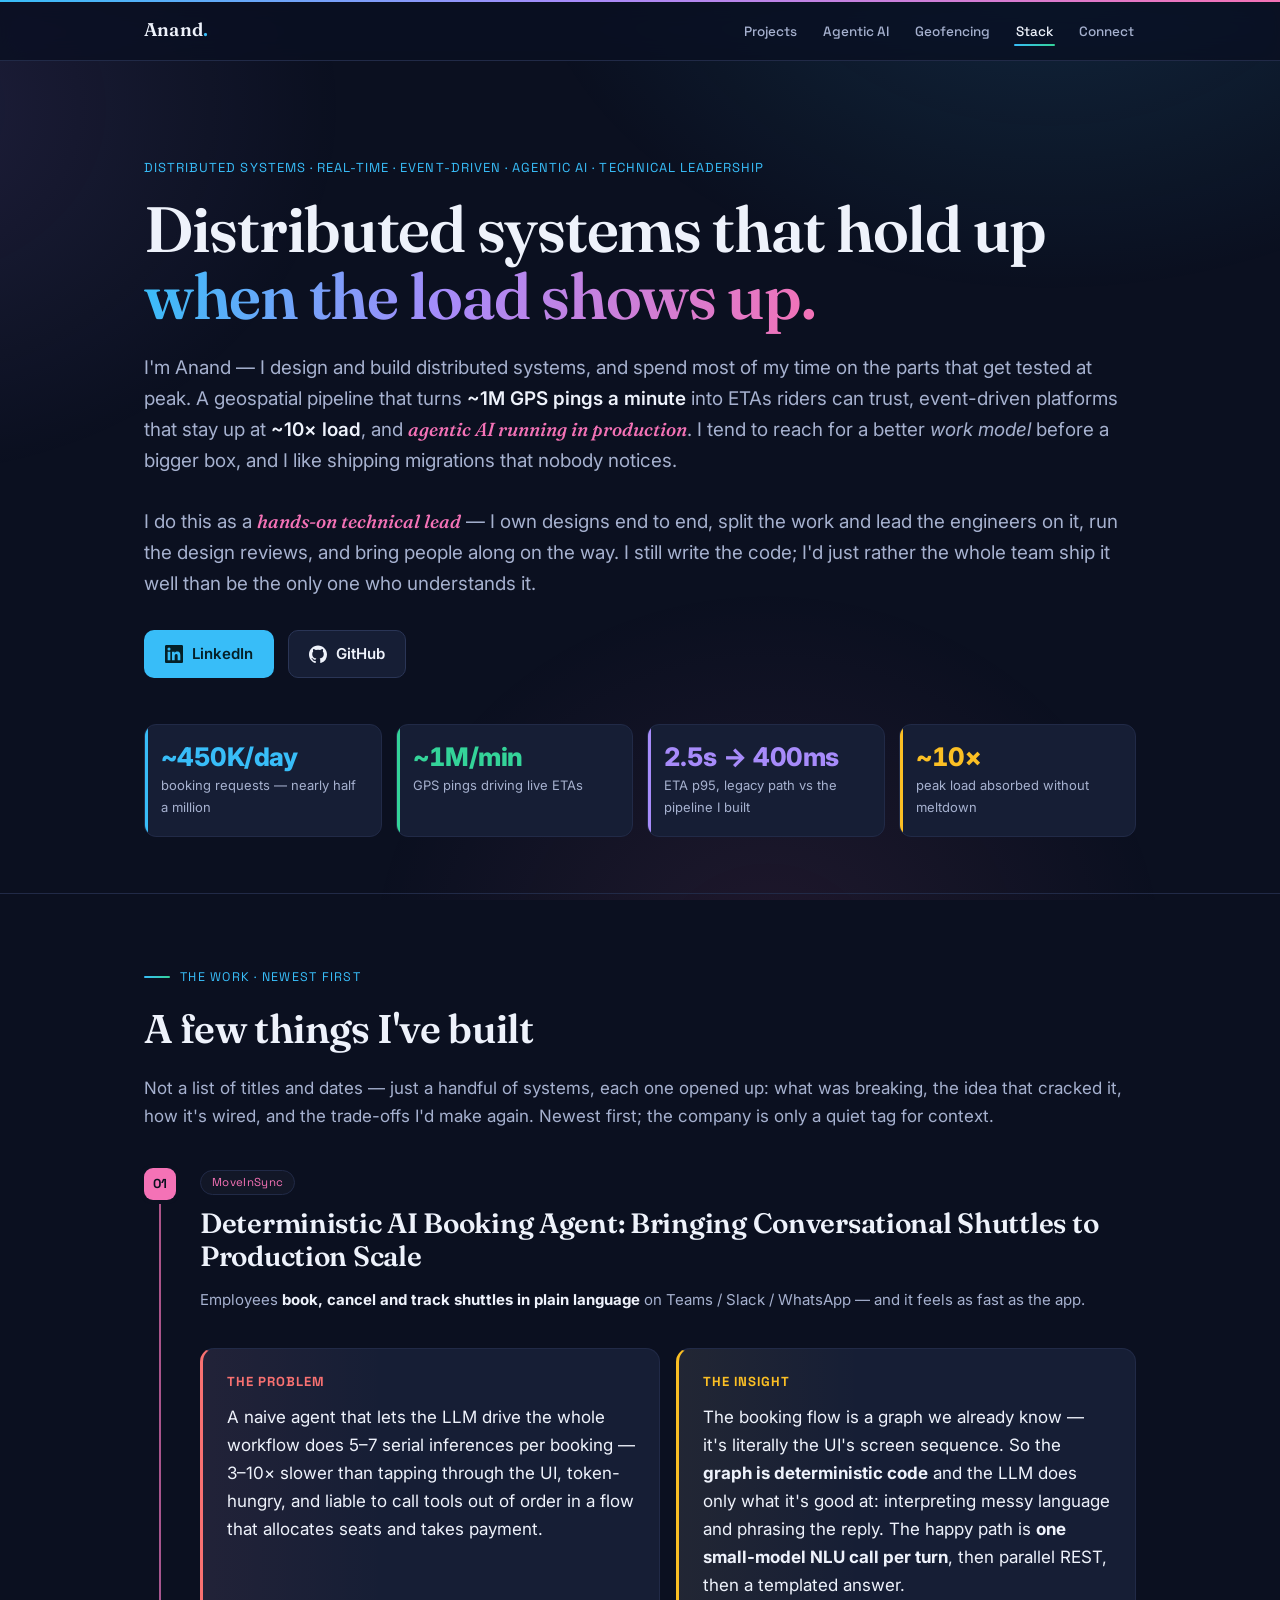
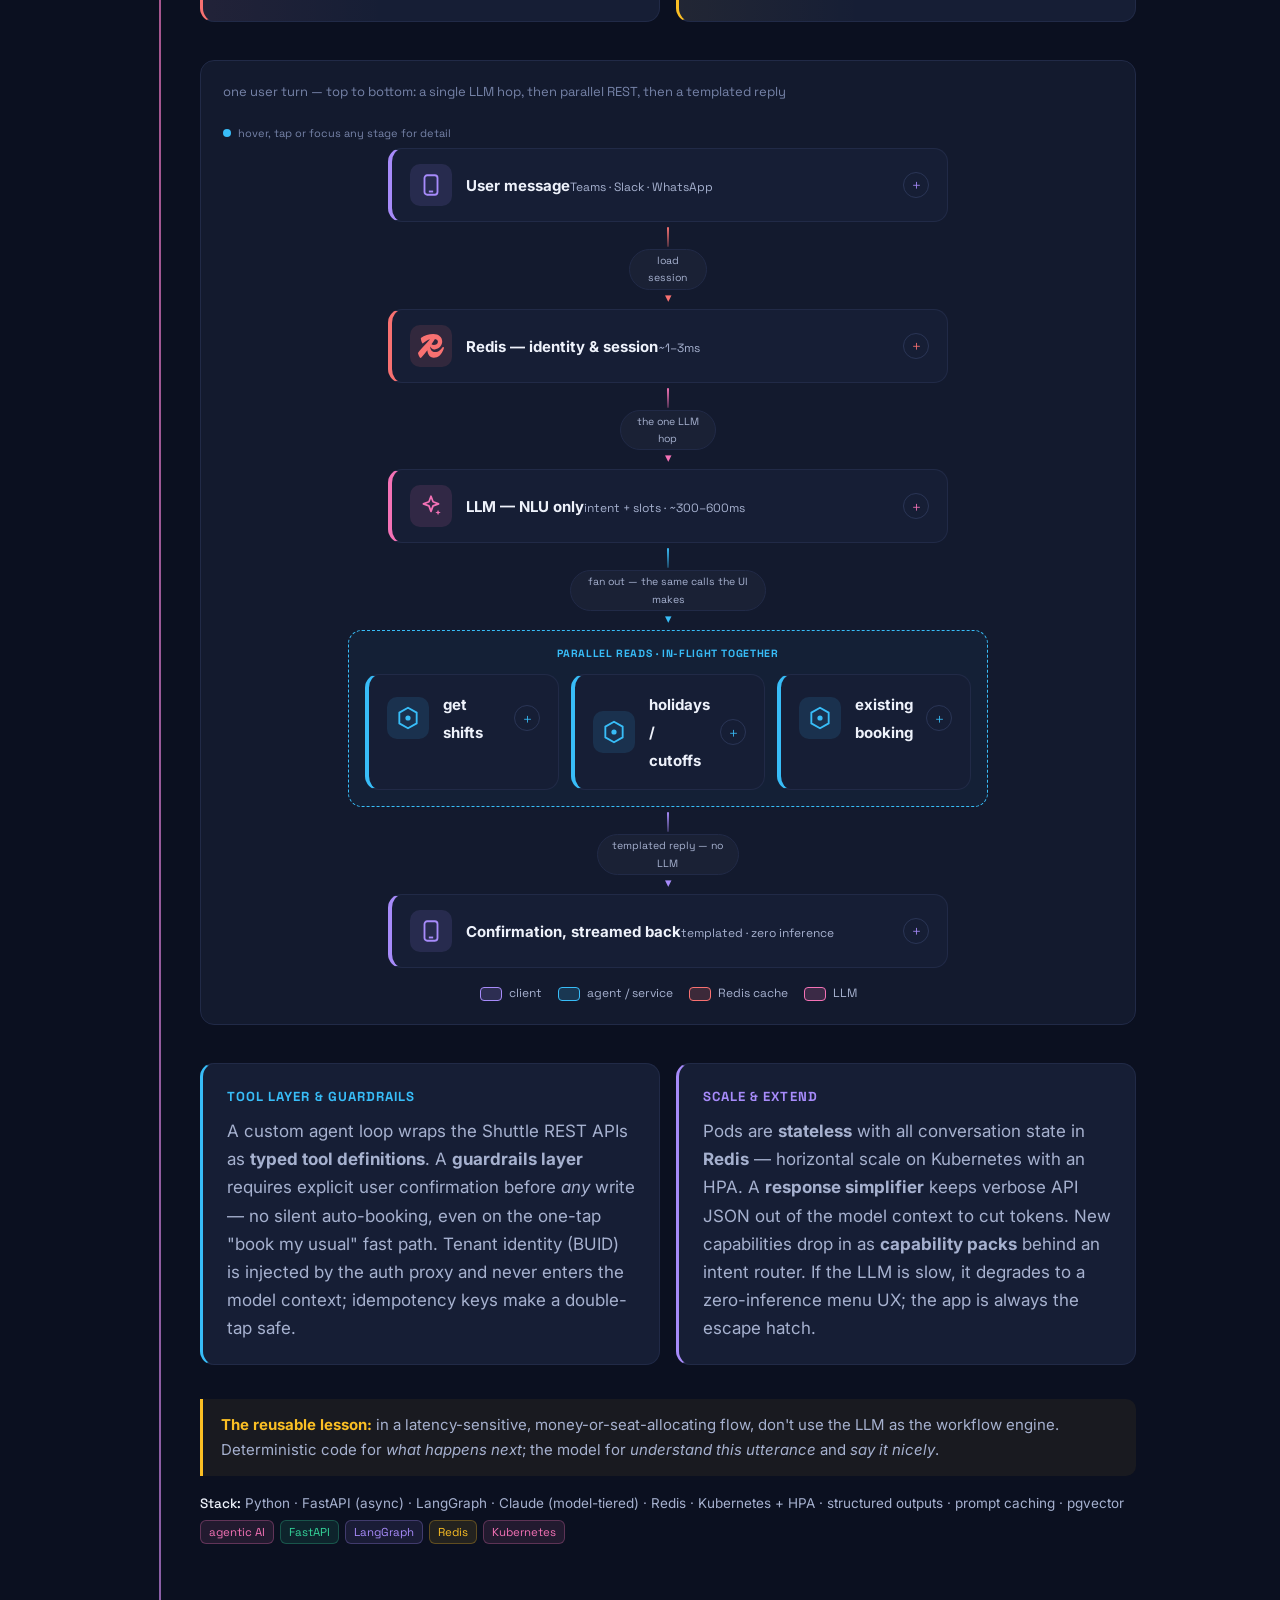
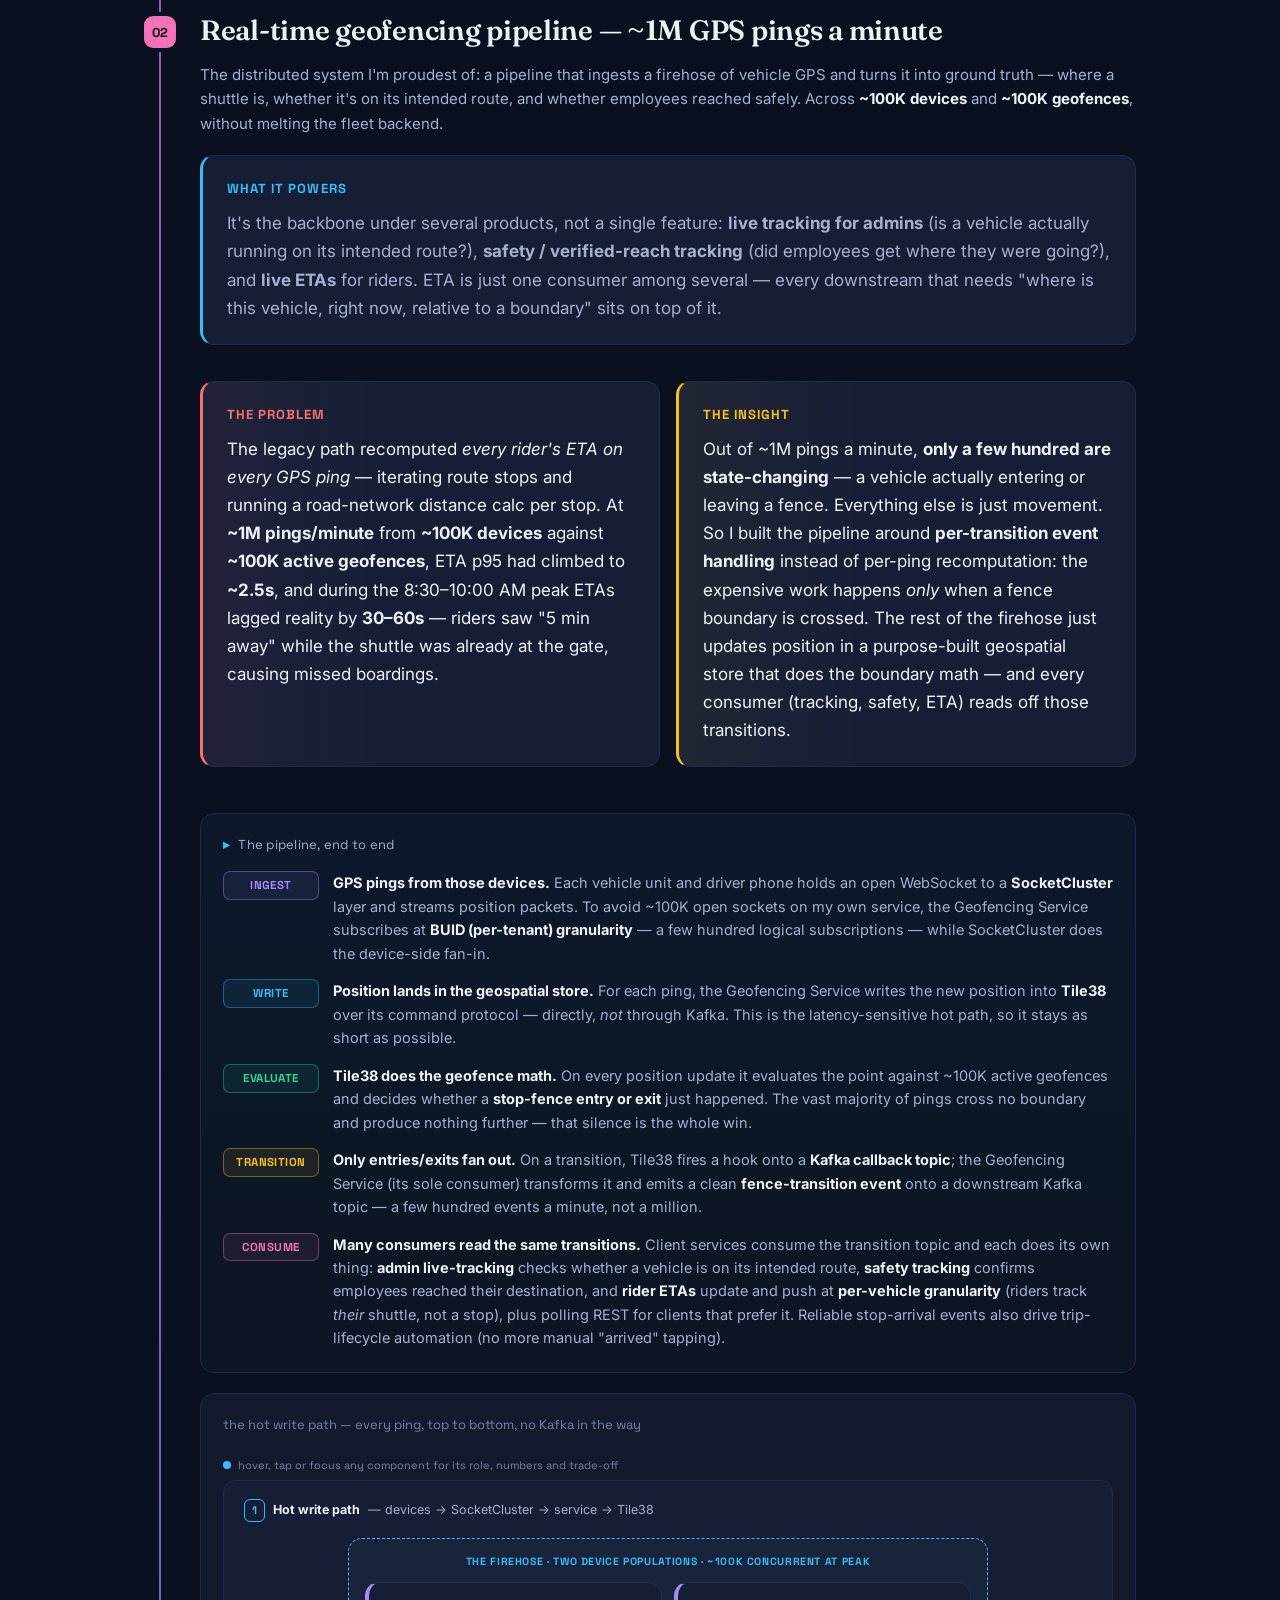
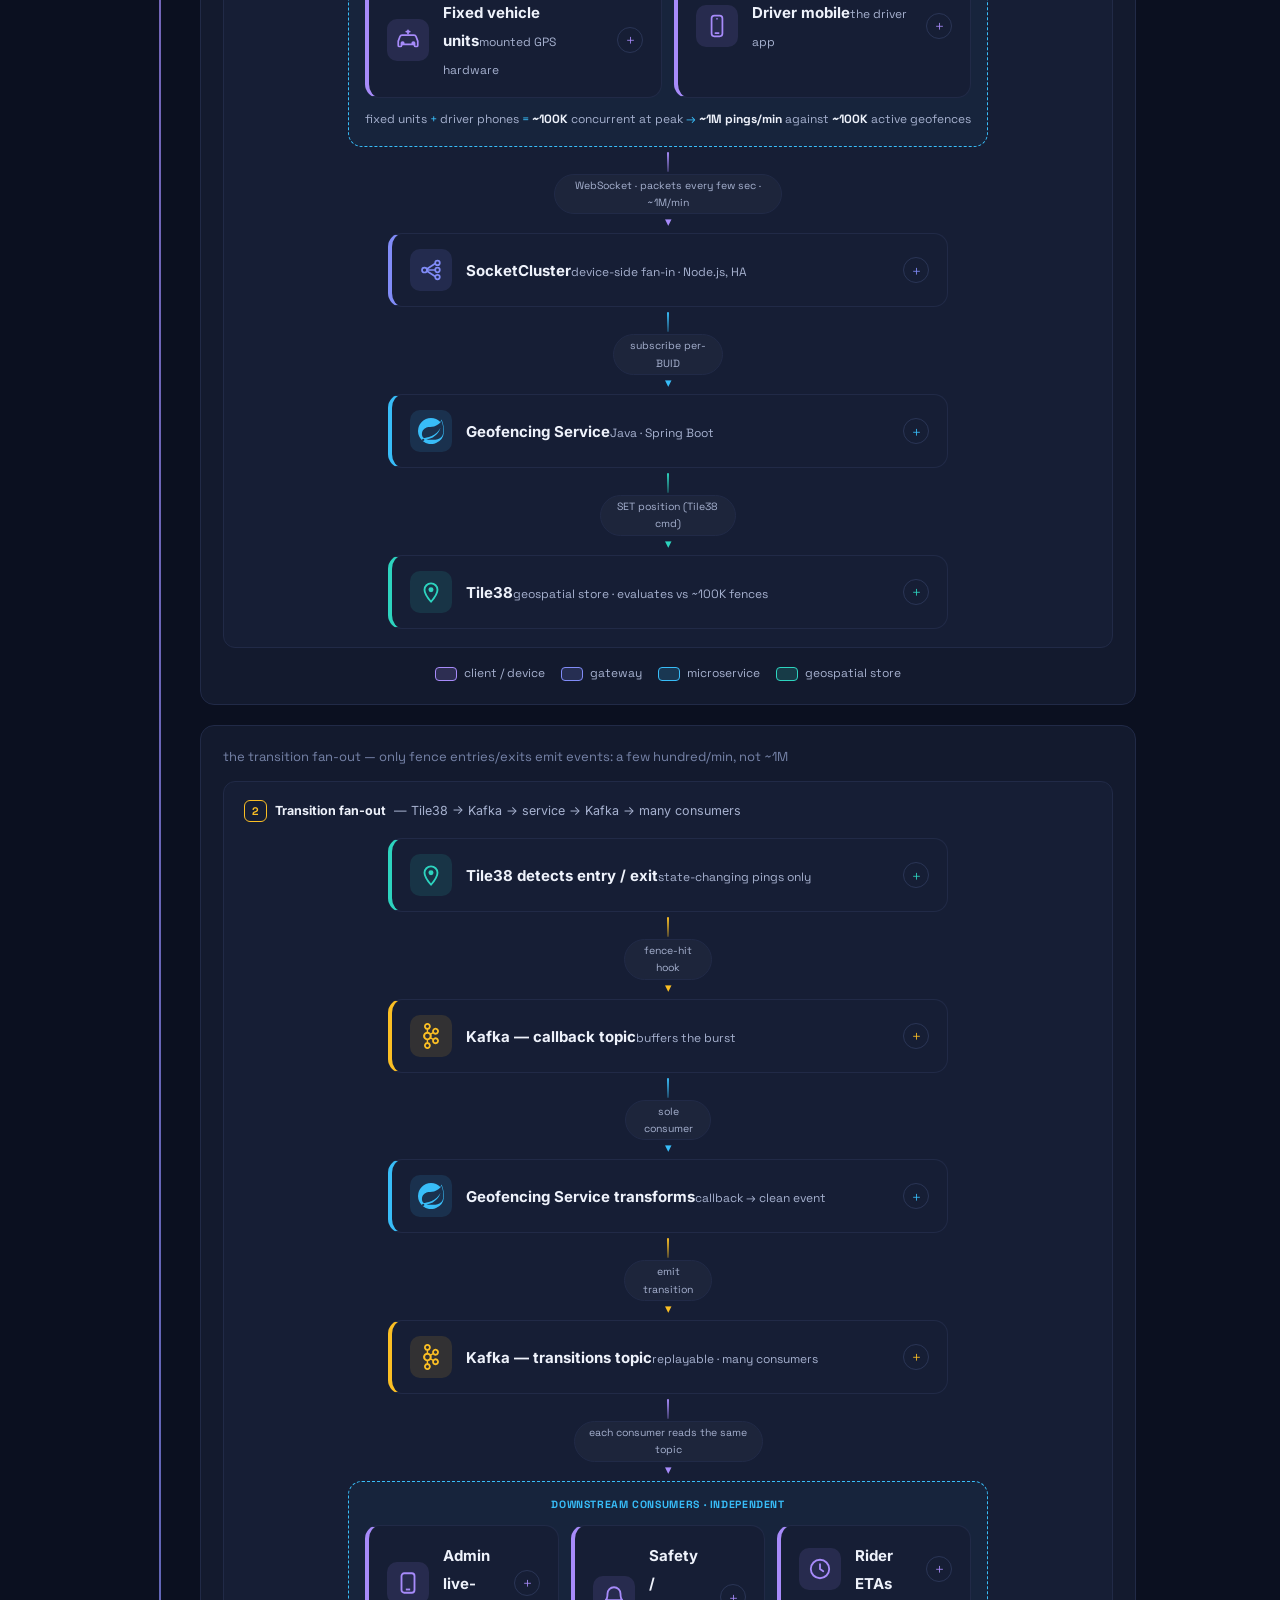
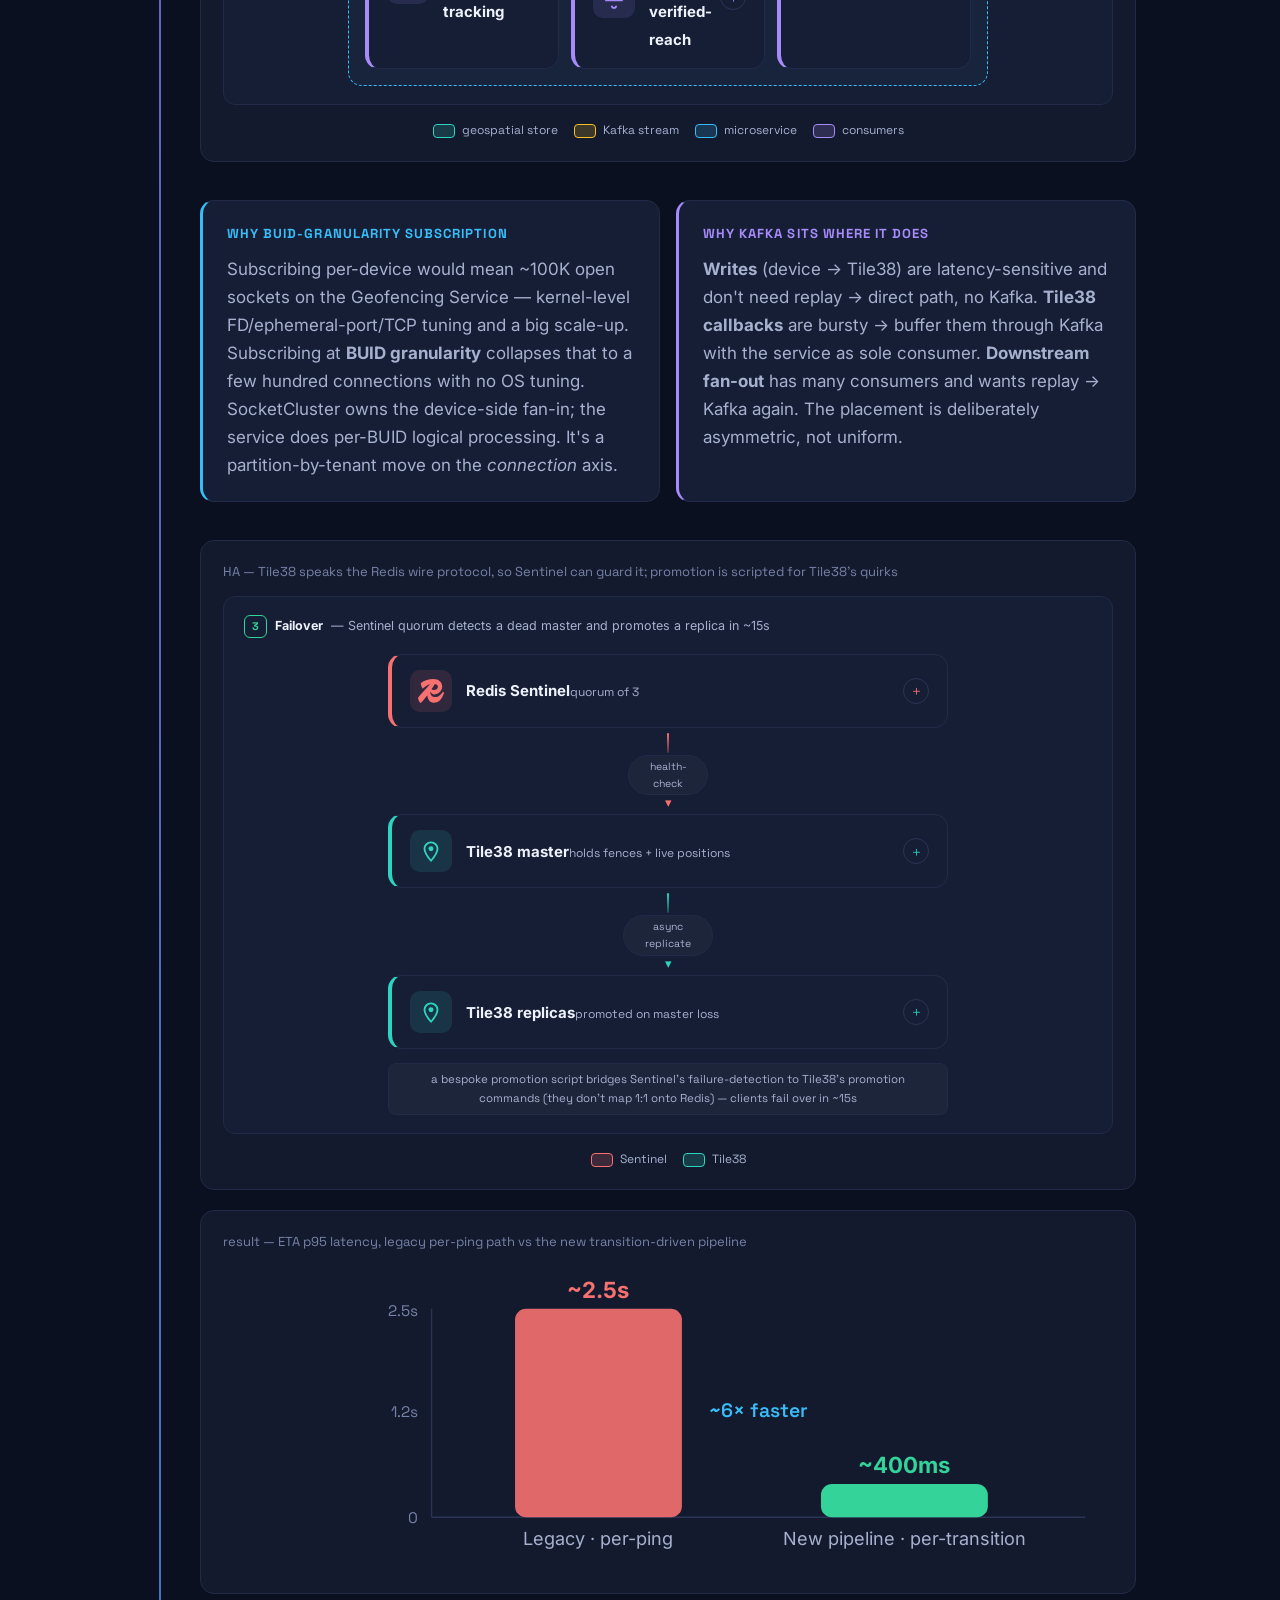
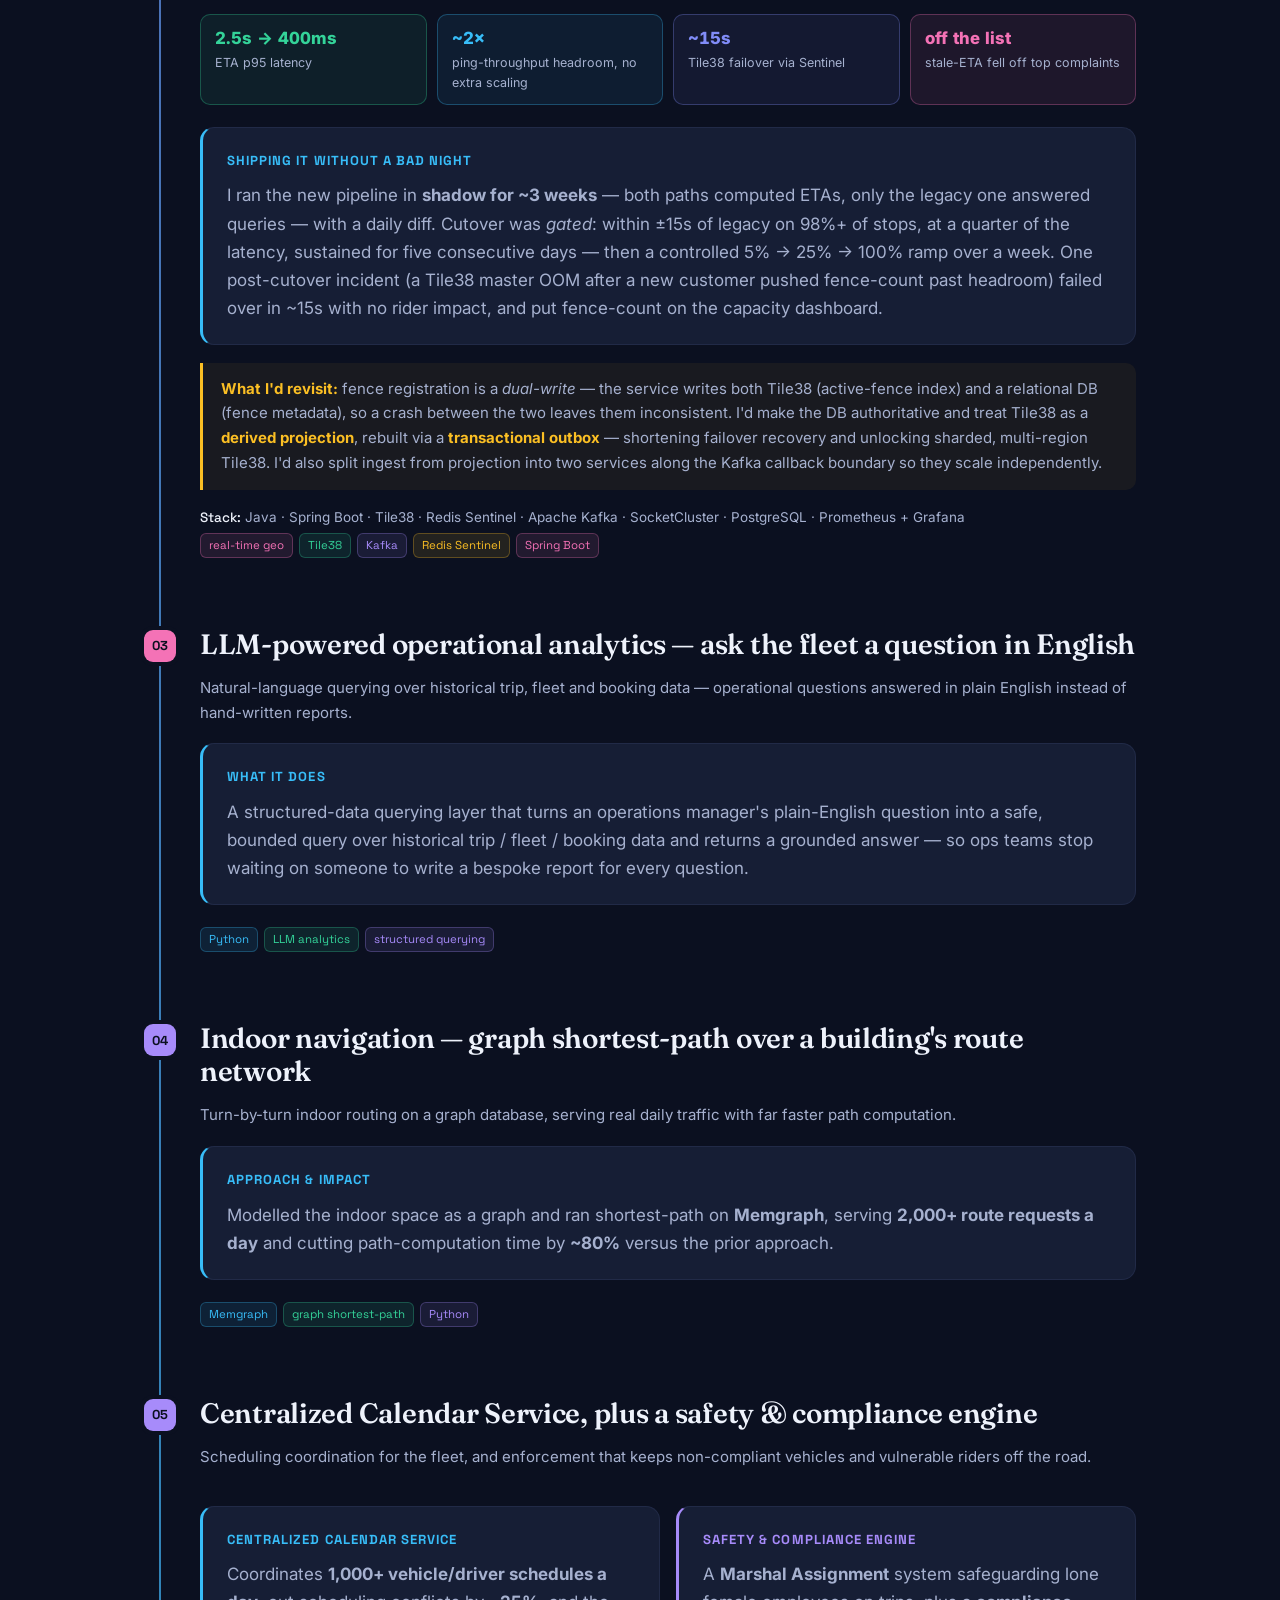
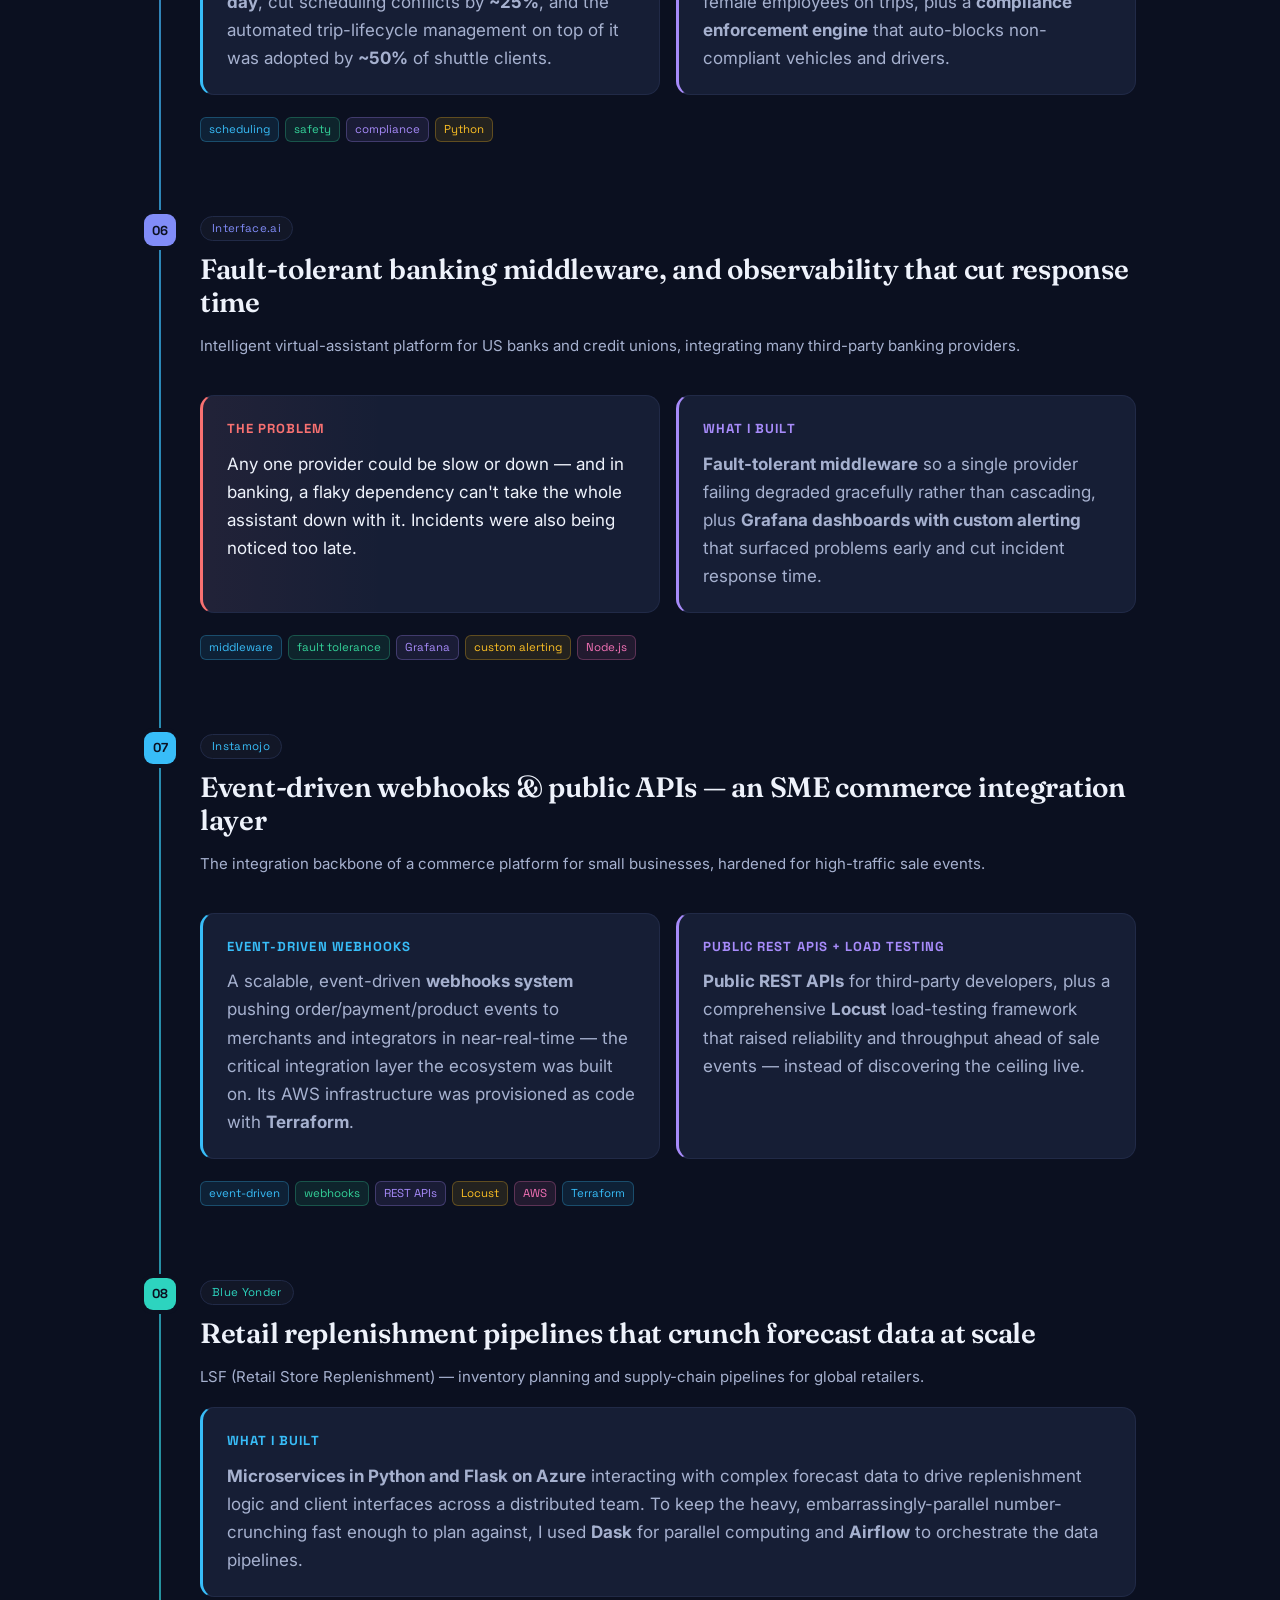
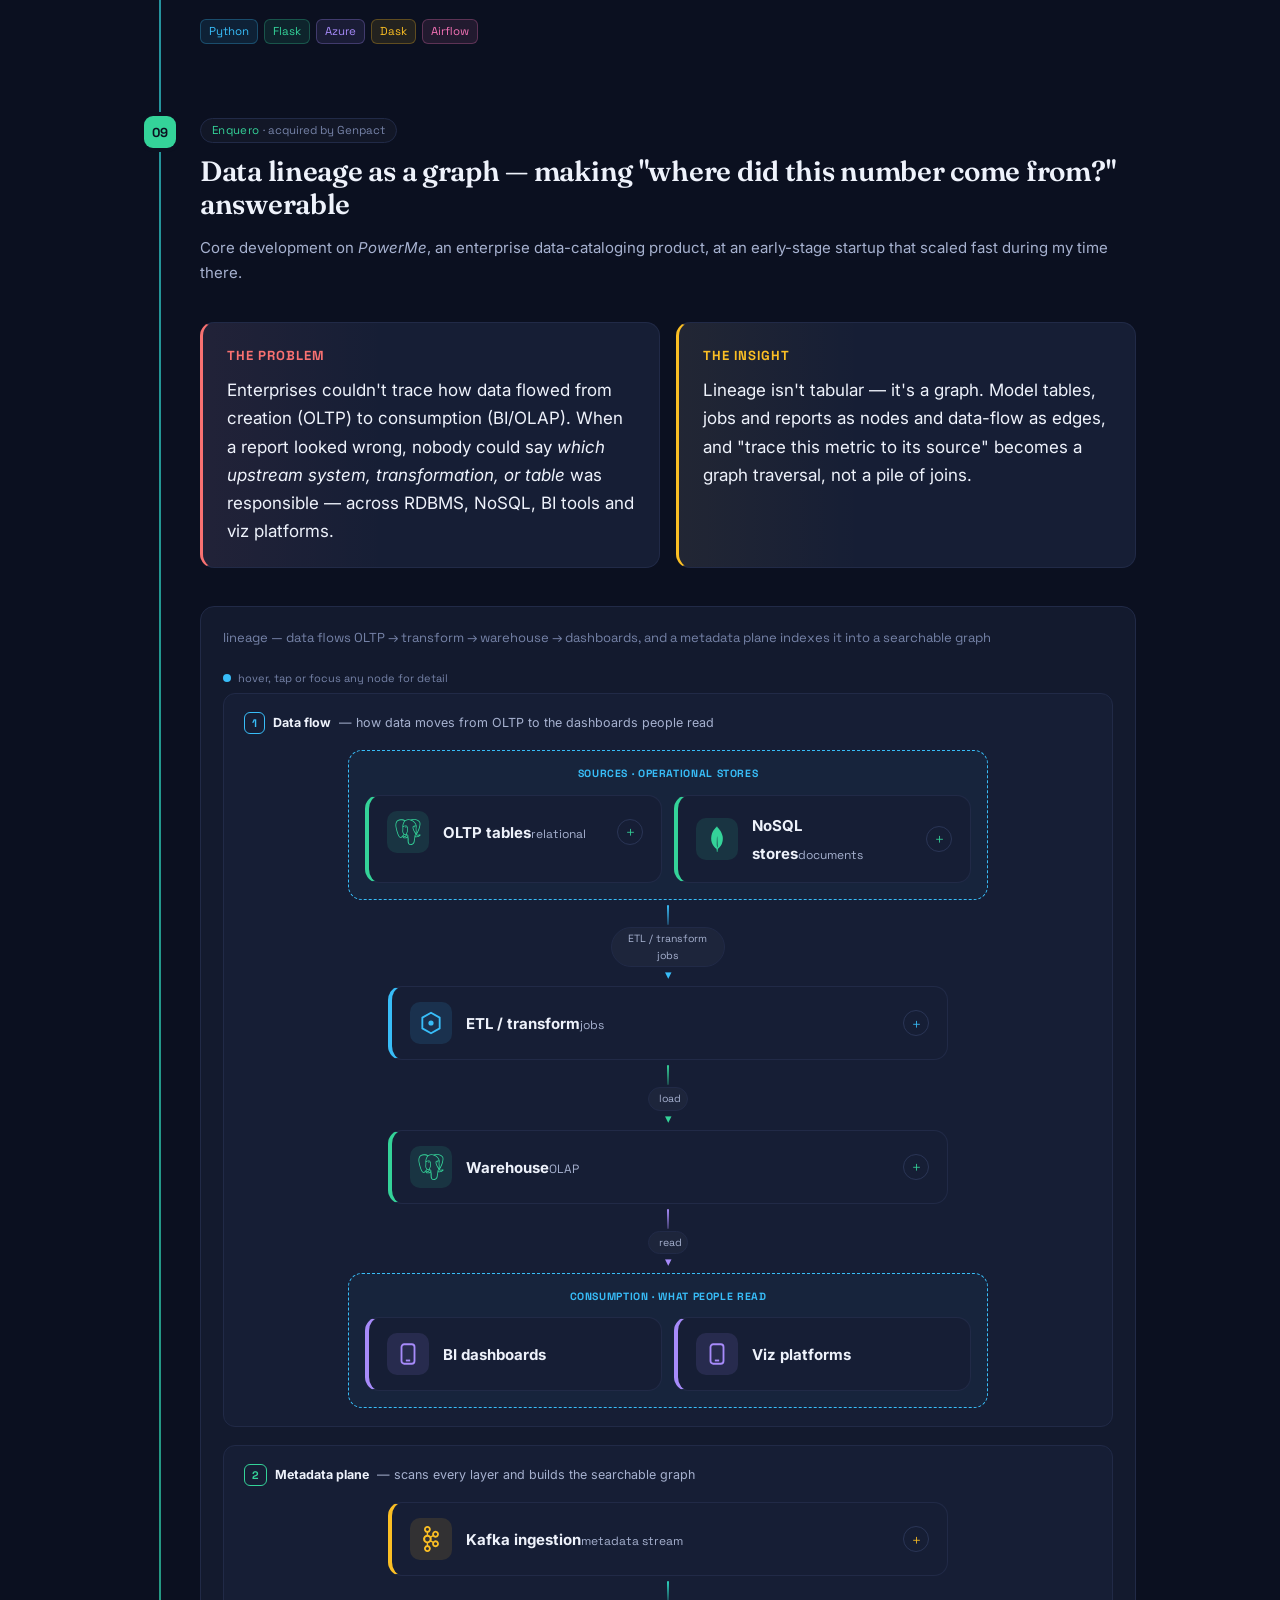
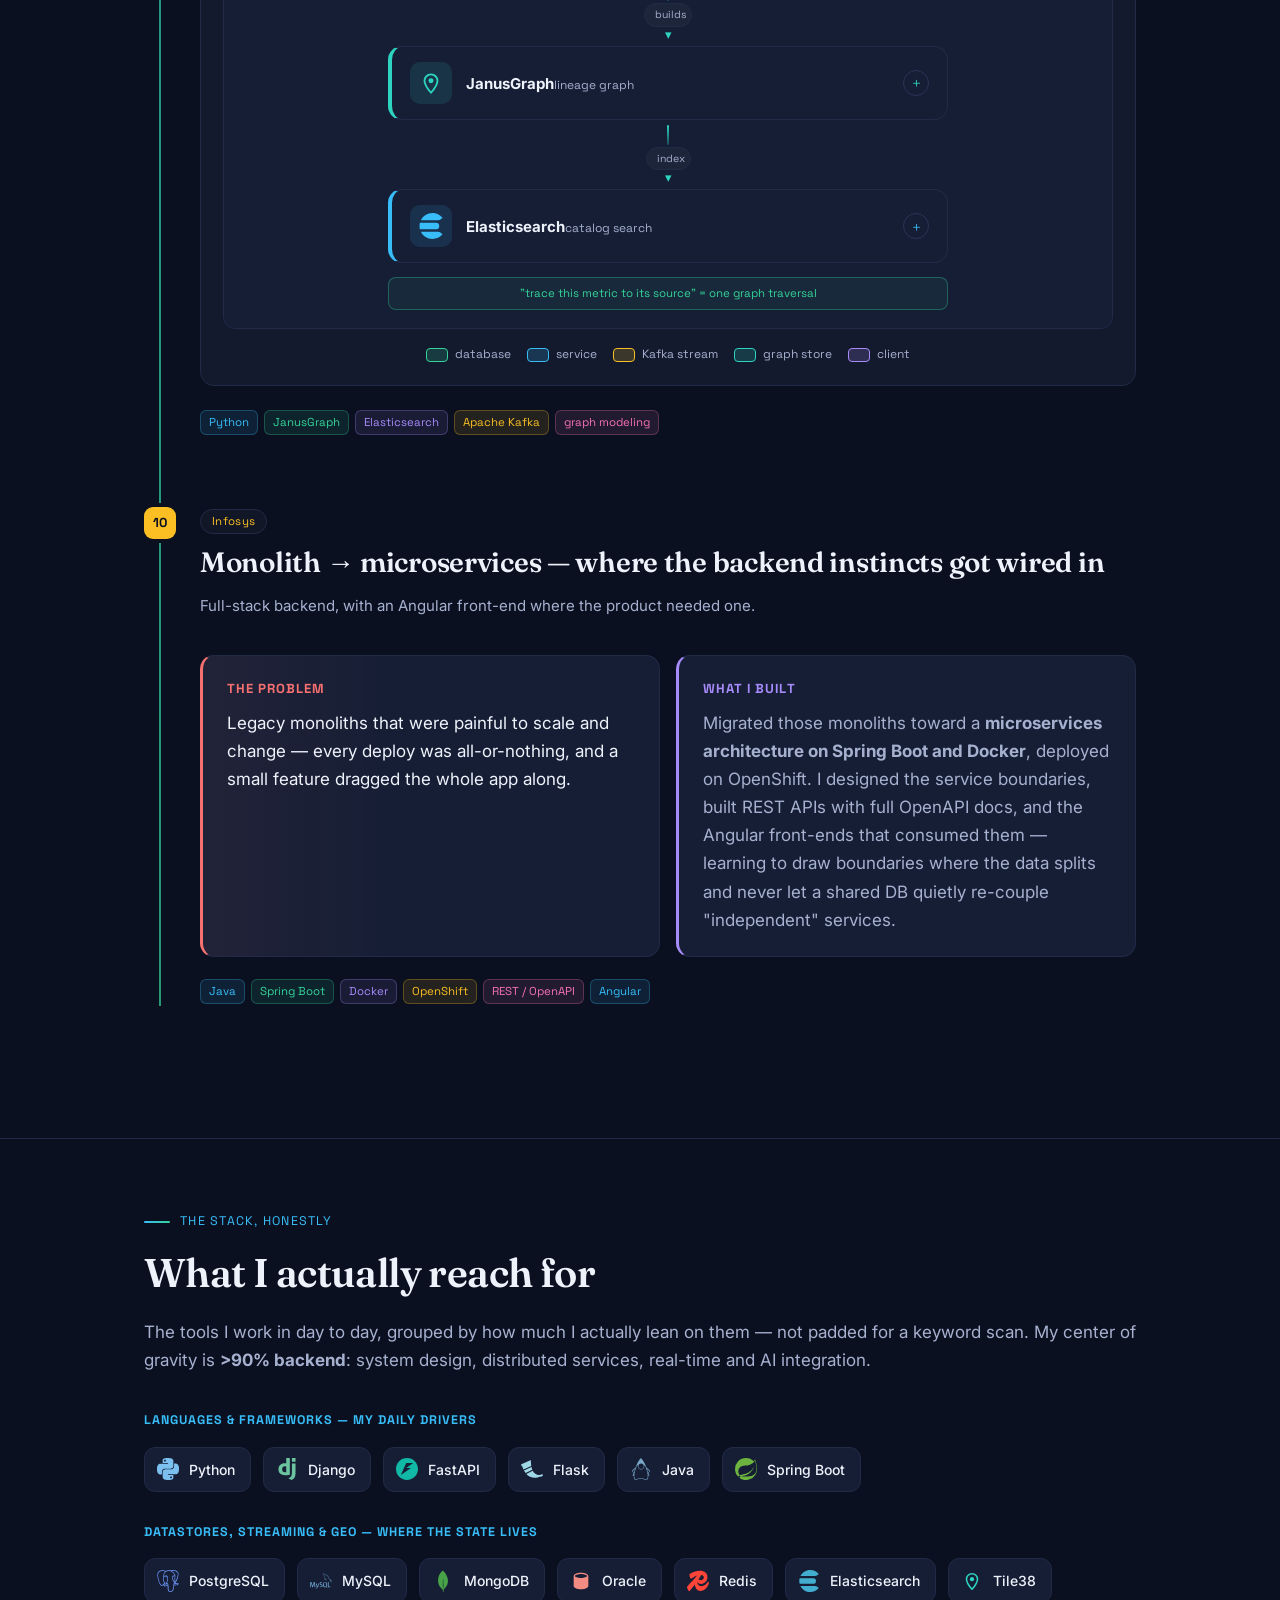
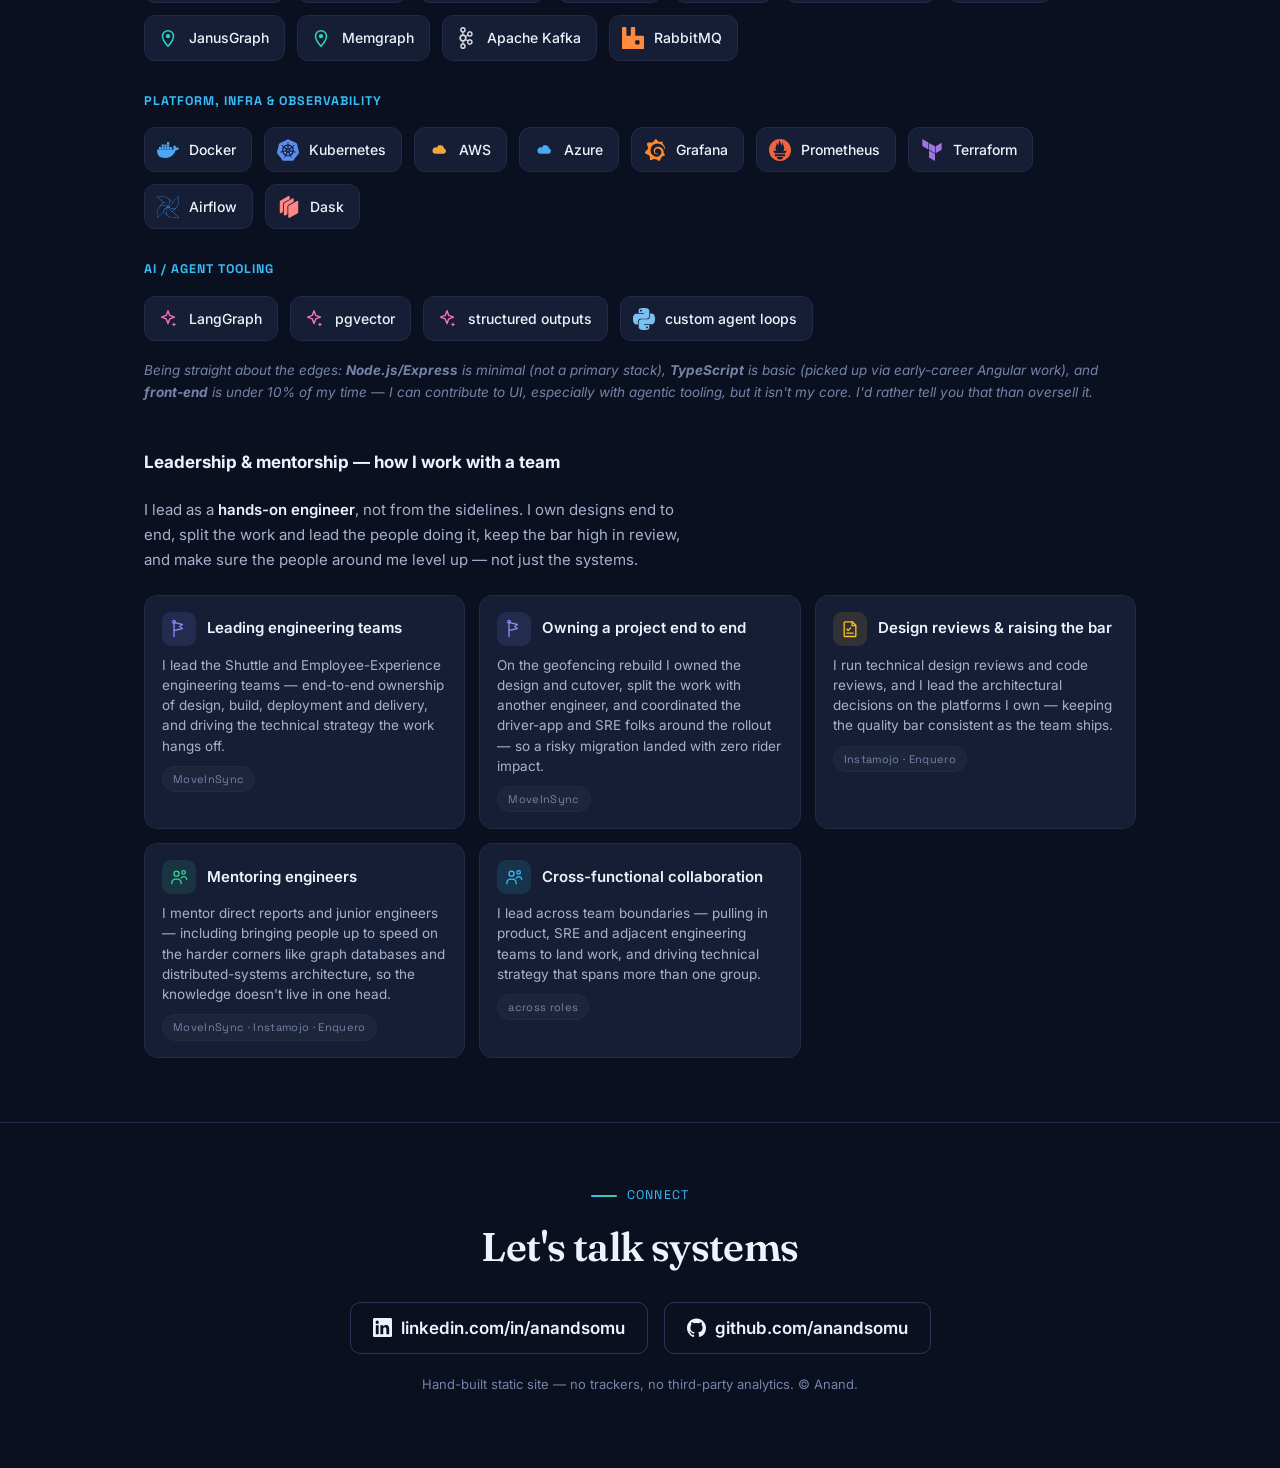
==== index.html @ 43de1175 "initial commit" ====
<!DOCTYPE html>
<!-- ============================================================
     THIS FILE IS GENERATED. Do not edit index.html by hand.
     Edit the partials in sections/*.html and run ./build.sh
     (a plain shell concat — no npm, no bundler). GitHub Pages then
     serves the committed index.html as-is, with no build step.
     See PROGRESS.md for the full structure + conventions.
     ============================================================ -->
<html lang="en" class="no-js">
<head>
  <meta charset="UTF-8" />
  <meta name="viewport" content="width=device-width, initial-scale=1.0" />
  <title>Anand — Distributed Systems Engineer</title>
  <meta name="description" content="Anand — I design and build distributed systems: real-time &amp; geospatial pipelines, event-driven architecture at scale, and agentic AI in production. A project-first look at what I've built." />
  <meta name="author" content="Anand" />

  <meta property="og:title" content="Anand — Distributed Systems Engineer" />
  <meta property="og:description" content="Real-time geospatial pipelines, event-driven platforms at scale, and agentic AI systems in production." />
  <meta property="og:type" content="website" />

  <!-- favicon: self-contained SVG monogram (no external host). A tiny inline
       data-URI SVG is the legacy fallback for engines that ignore the file ref. -->
  <link rel="icon" type="image/svg+xml" href="assets/favicon.svg" />
  <link rel="alternate icon" type="image/svg+xml" href="data:image/svg+xml,%3Csvg%20xmlns='http://www.w3.org/2000/svg'%20viewBox='0%200%2064%2064'%3E%3Crect%20width='64'%20height='64'%20rx='15'%20fill='%230b1020'/%3E%3Ctext%20x='32'%20y='44'%20font-family='Arial,sans-serif'%20font-size='34'%20font-weight='700'%20text-anchor='middle'%20fill='%2338bdf8'%3EAS%3C/text%3E%3C/svg%3E" />
  <meta name="theme-color" content="#0b1020" />

  <!-- perf: warm up the font CDN with no layout impact -->
  <link rel="preconnect" href="https://fonts.googleapis.com" />
  <link rel="preconnect" href="https://fonts.gstatic.com" crossorigin />
  <link href="https://fonts.googleapis.com/css2?family=Fraunces:opsz,wght@9..144,400;9..144,500;9..144,600&family=Inter:wght@400;500;600;700;800&family=Space+Grotesk:wght@400;500;600;700&display=swap" rel="stylesheet" />

  <link rel="stylesheet" href="assets/styles.css" />
  <link rel="stylesheet" href="assets/css/diagram.css" />

  <!-- module JS is self-contained; deferred so it never blocks first paint -->
  <script type="module" src="assets/js/main.js"></script>
</head>
<body>

  <!-- ===================== INLINE ICON LIBRARY =====================
       Generic node-type icons (client, gateway, service, geospatial store,
       spark/AI, clock) plus real BRAND logos (Postgres, Redis, Kafka, Docker,
       k8s, FastAPI, Elasticsearch…) — ALL inlined as SVG symbols below.
       Nothing hotlinks to a CDN, so nothing pops-in or is blocked by CSP. -->
  <svg width="0" height="0" style="position:absolute" aria-hidden="true" focusable="false">
    <defs>
      <symbol id="i-client" viewBox="0 0 24 24" fill="none" stroke="currentColor" stroke-width="1.7">
        <rect x="6" y="3" width="12" height="18" rx="2.5"/><line x1="10" y1="18" x2="14" y2="18"/>
      </symbol>
      <symbol id="i-svc" viewBox="0 0 24 24">
        <path d="M12 2.5 20 7v10l-8 4.5L4 17V7z" fill="none" stroke="currentColor" stroke-width="1.7" stroke-linejoin="round"/>
        <circle cx="12" cy="12" r="2.4" fill="currentColor"/>
      </symbol>
      <symbol id="i-gw" viewBox="0 0 24 24" fill="none" stroke="currentColor" stroke-width="1.6">
        <circle cx="6" cy="12" r="2.3"/><circle cx="18" cy="5.5" r="2.1"/><circle cx="18" cy="12" r="2.1"/><circle cx="18" cy="18.5" r="2.1"/>
        <path d="M8.2 11 15.9 6M8.3 12h7.6M8.2 13l7.7 5"/>
      </symbol>
      <symbol id="i-geo" viewBox="0 0 24 24">
        <path d="M12 21c4-4.5 6-7.8 6-11a6 6 0 1 0-12 0c0 3.2 2 6.5 6 11z" fill="none" stroke="currentColor" stroke-width="1.7" stroke-linejoin="round"/>
        <circle cx="12" cy="10" r="2.3" fill="currentColor"/>
      </symbol>
      <symbol id="i-ai" viewBox="0 0 24 24">
        <path d="M12 3l1.9 5.1L19 10l-5.1 1.9L12 17l-1.9-5.1L5 10l5.1-1.9z" fill="none" stroke="currentColor" stroke-width="1.6" stroke-linejoin="round"/>
        <path d="M18.5 15.5l.7 1.8 1.8.7-1.8.7-.7 1.8-.7-1.8L16 18l1.8-.7z" fill="currentColor"/>
      </symbol>
      <symbol id="i-clock" viewBox="0 0 24 24" fill="none" stroke="currentColor" stroke-width="1.7">
        <circle cx="12" cy="12" r="8.5"/><path d="M12 7.5V12l3 2" stroke-linecap="round"/>
      </symbol>
      <symbol id="i-bell" viewBox="0 0 24 24" fill="none" stroke="currentColor" stroke-width="1.7">
        <path d="M6 9a6 6 0 0 1 12 0c0 5 2 6 2 6H4s2-1 2-6"/><path d="M10 20a2 2 0 0 0 4 0"/>
      </symbol>
      <!-- device populations for the geofencing ping source -->
      <symbol id="i-vehicle" viewBox="0 0 24 24" fill="none" stroke="currentColor" stroke-width="1.6">
        <path d="M3 13l1.6-4.2A2 2 0 0 1 6.5 7.5h11a2 2 0 0 1 1.9 1.3L21 13v4a1 1 0 0 1-1 1h-1a1 1 0 0 1-1-1v-1H6v1a1 1 0 0 1-1 1H4a1 1 0 0 1-1-1z" stroke-linejoin="round"/>
        <circle cx="7" cy="15" r="1.1" fill="currentColor"/><circle cx="17" cy="15" r="1.1" fill="currentColor"/>
        <path d="M12 3v3M10.4 4.2h3.2" stroke-linecap="round"/>
      </symbol>
      <symbol id="i-phone" viewBox="0 0 24 24" fill="none" stroke="currentColor" stroke-width="1.6">
        <rect x="7" y="2.5" width="10" height="19" rx="2.5"/><line x1="10.5" y1="18.5" x2="13.5" y2="18.5" stroke-linecap="round"/>
        <path d="M12 5.3v.01" stroke-linecap="round"/>
      </symbol>
      <!-- Leadership / mentorship generic glyphs (lead, mentor, review) -->
      <symbol id="i-lead" viewBox="0 0 24 24" fill="none" stroke="currentColor" stroke-width="1.6" stroke-linejoin="round" stroke-linecap="round">
        <path d="M6 21V4l10 2.6-3 2.4 3 2.4L6 14"/>
        <circle cx="6" cy="3.2" r="1.6"/>
      </symbol>
      <symbol id="i-mentor" viewBox="0 0 24 24" fill="none" stroke="currentColor" stroke-width="1.6" stroke-linecap="round" stroke-linejoin="round">
        <circle cx="9" cy="8" r="3"/>
        <path d="M3.5 20v-1.2A4.3 4.3 0 0 1 7.8 14.5h2.4A4.3 4.3 0 0 1 14.5 18.8V20"/>
        <circle cx="17.5" cy="6.5" r="2.1"/>
        <path d="M14.7 13.4a3.3 3.3 0 0 1 3-1.9h.1a3.3 3.3 0 0 1 3.3 3.3V15"/>
      </symbol>
      <symbol id="i-review" viewBox="0 0 24 24" fill="none" stroke="currentColor" stroke-width="1.6" stroke-linecap="round" stroke-linejoin="round">
        <path d="M6 3.5h9l4 4V20a1 1 0 0 1-1 1H6a1 1 0 0 1-1-1V4.5a1 1 0 0 1 1-1z"/>
        <path d="M14.5 3.5V8h4"/>
        <path d="M8.2 12.3l1.5 1.5 3-3.2"/>
        <line x1="8.2" y1="17" x2="15.6" y2="17"/>
      </symbol>

      <!-- Brand logos, inlined from simple-icons (Apache-2.0/CC0) so nothing hotlinks or pops-in.
           Rendered as currentColor symbols; each usage tints via CSS. AWS/Azure/Oracle use
           neutral glyphs since simple-icons no longer ships those trademarks. -->
      <symbol id="b-python" viewBox="0 0 24 24"><path d="M14.25.18l.9.2.73.26.59.3.45.32.34.34.25.34.16.33.1.3.04.26.02.2-.01.13V8.5l-.05.63-.13.55-.21.46-.26.38-.3.31-.33.25-.35.19-.35.14-.33.1-.3.07-.26.04-.21.02H8.77l-.69.05-.59.14-.5.22-.41.27-.33.32-.27.35-.2.36-.15.37-.1.35-.07.32-.04.27-.02.21v3.06H3.17l-.21-.03-.28-.07-.32-.12-.35-.18-.36-.26-.36-.36-.35-.46-.32-.59-.28-.73-.21-.88-.14-1.05-.05-1.23.06-1.22.16-1.04.24-.87.32-.71.36-.57.4-.44.42-.33.42-.24.4-.16.36-.1.32-.05.24-.01h.16l.06.01h8.16v-.83H6.18l-.01-2.75-.02-.37.05-.34.11-.31.17-.28.25-.26.31-.23.38-.2.44-.18.51-.15.58-.12.64-.1.71-.06.77-.04.84-.02 1.27.05zm-6.3 1.98l-.23.33-.08.41.08.41.23.34.33.22.41.09.41-.09.33-.22.23-.34.08-.41-.08-.41-.23-.33-.33-.22-.41-.09-.41.09zm13.09 3.95l.28.06.32.12.35.18.36.27.36.35.35.47.32.59.28.73.21.88.14 1.04.05 1.23-.06 1.23-.16 1.04-.24.86-.32.71-.36.57-.4.45-.42.33-.42.24-.4.16-.36.09-.32.05-.24.02-.16-.01h-8.22v.82h5.84l.01 2.76.02.36-.05.34-.11.31-.17.29-.25.25-.31.24-.38.2-.44.17-.51.15-.58.13-.64.09-.71.07-.77.04-.84.01-1.27-.04-1.07-.14-.9-.2-.73-.25-.59-.3-.45-.33-.34-.34-.25-.34-.16-.33-.1-.3-.04-.25-.02-.2.01-.13v-5.34l.05-.64.13-.54.21-.46.26-.38.3-.32.33-.24.35-.2.35-.14.33-.1.3-.06.26-.04.21-.02.13-.01h5.84l.69-.05.59-.14.5-.21.41-.28.33-.32.27-.35.2-.36.15-.36.1-.35.07-.32.04-.28.02-.21V6.07h2.09l.14.01zm-6.47 14.25l-.23.33-.08.41.08.41.23.33.33.23.41.08.41-.08.33-.23.23-.33.08-.41-.08-.41-.23-.33-.33-.23-.41-.08-.41.08z"/></symbol>
      <symbol id="b-django" viewBox="0 0 24 24"><path d="M11.146 0h3.924v18.166c-2.013.382-3.491.535-5.096.535-4.791 0-7.288-2.166-7.288-6.32 0-4.002 2.65-6.6 6.753-6.6.637 0 1.121.05 1.707.203zm0 9.143a3.894 3.894 0 00-1.325-.204c-1.988 0-3.134 1.223-3.134 3.365 0 2.09 1.096 3.236 3.109 3.236.433 0 .79-.025 1.35-.102V9.142zM21.314 6.06v9.098c0 3.134-.229 4.638-.917 5.937-.637 1.249-1.478 2.039-3.211 2.905l-3.644-1.733c1.733-.815 2.574-1.53 3.109-2.625.561-1.121.739-2.421.739-5.835V6.059h3.924zM17.39.021h3.924v4.026H17.39z"/></symbol>
      <symbol id="b-fastapi" viewBox="0 0 24 24"><path d="M12 .0387C5.3729.0384.0003 5.3931 0 11.9988c-.001 6.6066 5.372 11.9628 12 11.9625 6.628.0003 12.001-5.3559 12-11.9625-.0003-6.6057-5.3729-11.9604-12-11.96m-.829 5.4153h7.55l-7.5805 5.3284h5.1828L5.279 18.5436q2.9466-6.5444 5.892-13.0896"/></symbol>
      <symbol id="b-flask" viewBox="0 0 24 24"><path d="M10.773 2.878c-.013 1.434.322 4.624.445 5.734l-8.558 3.83c-.56-.959-.98-2.304-1.237-3.38l-.06.027c-.205.09-.406.053-.494-.088l-.011-.018-.82-1.506c-.058-.105-.05-.252.024-.392a.78.78 0 0 1 .358-.331l9.824-4.207c.146-.064.299-.063.4.004.106.062.127.128.13.327Zm.68 7c.523 1.97.675 2.412.832 2.818l-7.263 3.7a19.35 19.35 0 0 1-1.81-2.83l8.24-3.689Zm12.432 8.786h.003c.283.402-.047.657-.153.698l-.947.37c.037.125.035.319-.217.414l-.736.287c-.229.09-.398-.059-.42-.2l-.025-.125c-4.427 1.784-7.94 1.685-10.696.647-1.981-.745-3.576-1.983-4.846-3.379l6.948-3.54c.721 1.431 1.586 2.454 2.509 3.178 2.086 1.638 4.415 1.712 5.793 1.563l-.047-.233c-.015-.077.007-.135.086-.165l.734-.288a.302.302 0 0 1 .342.086l.748-.288a.306.306 0 0 1 .341.086l.583.89Z"/></symbol>
      <symbol id="b-spring" viewBox="0 0 24 24"><path d="M21.8537 1.4158a10.4504 10.4504 0 0 1-1.284 2.2471A11.9666 11.9666 0 1 0 3.8518 20.7757l.4445.3951a11.9543 11.9543 0 0 0 19.6316-8.2971c.3457-3.0126-.568-6.8649-2.0743-11.458zM5.5805 20.8745a1.0174 1.0174 0 1 1-.1482-1.4323 1.0396 1.0396 0 0 1 .1482 1.4323zm16.1991-3.5806c-2.9385 3.9263-9.2601 2.5928-13.2852 2.7904 0 0-.7161.0494-1.4323.1481 0 0 .2717-.1234.6174-.2469 2.8398-.9877 4.1732-1.1853 5.9018-2.0743 3.2349-1.6545 6.4698-5.2844 7.1118-9.0379-1.2347 3.6053-4.9881 6.7167-8.3959 7.9761-2.3459.8643-6.5685 1.7039-6.5685 1.7039l-.1729-.0988c-2.8645-1.4076-2.9632-7.6304 2.2718-9.6306 2.2966-.889 4.4696-.395 6.9637-.9877 2.6422-.6174 5.7043-2.5929 6.939-5.1857 1.3828 4.1732 3.062 10.643.0493 14.6434z"/></symbol>
      <symbol id="b-openjdk" viewBox="0 0 24 24"><path d="M11.915 0 11.7.215C9.515 2.4 7.47 6.39 6.046 10.483c-1.064 1.024-3.633 2.81-3.711 3.551-.093.87 1.746 2.611 1.55 3.235-.198.625-1.304 1.408-1.014 1.939.1.188.823.011 1.277-.491a13.389 13.389 0 0 0-.017 2.14c.076.906.27 1.668.643 2.232.372.563.956.911 1.667.911.397 0 .727-.114 1.024-.264.298-.149.571-.33.91-.5.68-.34 1.634-.666 3.53-.604 1.903.062 2.872.39 3.559.704.687.314 1.15.664 1.925.664.767 0 1.395-.336 1.807-.9.412-.563.631-1.33.72-2.24.06-.623.055-1.32 0-2.066.454.45 1.117.604 1.213.424.29-.53-.816-1.314-1.013-1.937-.198-.624 1.642-2.366 1.549-3.236-.08-.748-2.707-2.568-3.748-3.586C16.428 6.374 14.308 2.394 12.13.215zm.175 6.038a2.95 2.95 0 0 1 2.943 2.942 2.95 2.95 0 0 1-2.943 2.943A2.95 2.95 0 0 1 9.148 8.98a2.95 2.95 0 0 1 2.942-2.942zM8.685 7.983a3.515 3.515 0 0 0-.145.997c0 1.951 1.6 3.55 3.55 3.55 1.95 0 3.55-1.598 3.55-3.55 0-.329-.046-.648-.132-.951.334.095.64.208.915.336a42.699 42.699 0 0 1 2.042 5.829c.678 2.545 1.01 4.92.846 6.607-.082.844-.29 1.51-.606 1.94-.315.431-.713.651-1.315.651-.593 0-.932-.27-1.673-.61-.741-.338-1.825-.694-3.792-.758-1.974-.064-3.073.293-3.821.669-.375.188-.659.373-.911.5s-.466.2-.752.2c-.53 0-.876-.209-1.16-.64-.285-.43-.474-1.101-.545-1.948-.141-1.693.176-4.069.823-6.614a43.155 43.155 0 0 1 1.934-5.783c.348-.167.749-.31 1.192-.425zm-3.382 4.362a.216.216 0 0 1 .13.031c-.166.56-.323 1.116-.463 1.665a33.849 33.849 0 0 0-.547 2.555 3.9 3.9 0 0 0-.2-.39c-.58-1.012-.914-1.642-1.16-2.08.315-.24 1.679-1.755 2.24-1.781zm13.394.01c.562.027 1.926 1.543 2.24 1.783-.246.438-.58 1.068-1.16 2.08a4.428 4.428 0 0 0-.163.309 32.354 32.354 0 0 0-.562-2.49 40.579 40.579 0 0 0-.482-1.652.216.216 0 0 1 .127-.03z"/></symbol>
      <symbol id="b-apachekafka" viewBox="0 0 24 24"><path d="M9.71 2.136a1.43 1.43 0 0 0-2.047 0h-.007a1.48 1.48 0 0 0-.421 1.042c0 .41.161.777.422 1.039l.007.007c.257.264.616.426 1.019.426.404 0 .766-.162 1.027-.426l.003-.007c.261-.262.421-.629.421-1.039 0-.408-.159-.777-.421-1.042H9.71zM8.683 22.295c.404 0 .766-.167 1.027-.429l.003-.008c.261-.261.421-.631.421-1.036 0-.41-.159-.778-.421-1.044H9.71a1.42 1.42 0 0 0-1.027-.432 1.4 1.4 0 0 0-1.02.432h-.007c-.26.266-.422.634-.422 1.044 0 .406.161.775.422 1.036l.007.008c.258.262.617.429 1.02.429zm7.89-4.462c.359-.096.683-.33.882-.684l.027-.052a1.47 1.47 0 0 0 .114-1.067 1.454 1.454 0 0 0-.675-.896l-.021-.014a1.425 1.425 0 0 0-1.078-.132c-.36.091-.684.335-.881.686-.2.349-.241.75-.146 1.119.099.363.33.691.675.896h.002c.346.203.737.239 1.101.144zm-6.405-7.342a2.083 2.083 0 0 0-1.485-.627c-.58 0-1.103.242-1.482.627-.378.385-.612.916-.612 1.507s.233 1.124.612 1.514a2.08 2.08 0 0 0 2.967 0c.379-.39.612-.923.612-1.514s-.233-1.122-.612-1.507zm-.835-2.51c.843.141 1.6.552 2.178 1.144h.004c.092.093.182.196.265.299l1.446-.851a3.176 3.176 0 0 1-.047-1.808 3.149 3.149 0 0 1 1.456-1.926l.025-.016a3.062 3.062 0 0 1 2.345-.306c.77.21 1.465.721 1.898 1.482v.002c.431.757.518 1.626.313 2.408a3.145 3.145 0 0 1-1.456 1.928l-.198.118h-.02a3.095 3.095 0 0 1-2.154.201 3.127 3.127 0 0 1-1.514-.944l-1.444.848a4.162 4.162 0 0 1 0 2.879l1.444.846c.413-.47.939-.789 1.514-.944a3.041 3.041 0 0 1 2.371.319l.048.023v.002a3.17 3.17 0 0 1 1.408 1.906 3.215 3.215 0 0 1-.313 2.405l-.026.053-.003-.005a3.147 3.147 0 0 1-1.867 1.436 3.096 3.096 0 0 1-2.371-.318v-.006a3.156 3.156 0 0 1-1.456-1.927 3.175 3.175 0 0 1 .047-1.805l-1.446-.848a3.905 3.905 0 0 1-.265.294l-.004.005a3.938 3.938 0 0 1-2.178 1.138v1.699a3.09 3.09 0 0 1 1.56.862l.002.004c.565.572.914 1.368.914 2.243 0 .873-.35 1.664-.914 2.239l-.002.009a3.1 3.1 0 0 1-2.21.931 3.1 3.1 0 0 1-2.206-.93h-.002v-.009a3.186 3.186 0 0 1-.916-2.239c0-.875.35-1.672.916-2.243v-.004h.002a3.1 3.1 0 0 1 1.558-.862v-1.699a3.926 3.926 0 0 1-2.176-1.138l-.006-.005a4.098 4.098 0 0 1-1.173-2.874c0-1.122.452-2.136 1.173-2.872h.006a3.947 3.947 0 0 1 2.176-1.144V6.289a3.137 3.137 0 0 1-1.558-.864h-.002v-.004a3.192 3.192 0 0 1-.916-2.243c0-.871.35-1.669.916-2.243l.002-.002A3.084 3.084 0 0 1 8.683 0c.861 0 1.641.355 2.21.932v.002h.002c.565.574.914 1.372.914 2.243 0 .876-.35 1.667-.914 2.243l-.002.005a3.142 3.142 0 0 1-1.56.864v1.692zm8.121-1.129l-.012-.019a1.452 1.452 0 0 0-.87-.668 1.43 1.43 0 0 0-1.103.146h.002c-.347.2-.58.529-.677.896-.095.365-.054.768.146 1.119l.007.009c.2.347.519.579.874.673.357.103.755.059 1.098-.144l.019-.009a1.47 1.47 0 0 0 .657-.885 1.493 1.493 0 0 0-.141-1.118"/></symbol>
      <symbol id="b-rabbitmq" viewBox="0 0 24 24"><path d="M23.035 9.601h-7.677a.956.956 0 01-.962-.962V.962a.956.956 0 00-.962-.956H10.56a.956.956 0 00-.962.956V8.64a.956.956 0 01-.962.962H5.762a.956.956 0 01-.961-.962V.962A.956.956 0 003.839 0H.959a.956.956 0 00-.956.962v22.076A.956.956 0 00.965 24h22.07a.956.956 0 00.962-.962V10.58a.956.956 0 00-.962-.98zm-3.86 8.152a1.437 1.437 0 01-1.437 1.443h-1.924a1.437 1.437 0 01-1.436-1.443v-1.917a1.437 1.437 0 011.436-1.443h1.924a1.437 1.437 0 011.437 1.443z"/></symbol>
      <symbol id="b-redis" viewBox="0 0 24 24"><path d="M22.71 13.145c-1.66 2.092-3.452 4.483-7.038 4.483-3.203 0-4.397-2.825-4.48-5.12.701 1.484 2.073 2.685 4.214 2.63 4.117-.133 6.94-3.852 6.94-7.239 0-4.05-3.022-6.972-8.268-6.972-3.752 0-8.4 1.428-11.455 3.685C2.59 6.937 3.885 9.958 4.35 9.626c2.648-1.904 4.748-3.13 6.784-3.744C8.12 9.244.886 17.05 0 18.425c.1 1.261 1.66 4.648 2.424 4.648.232 0 .431-.133.664-.365a100.49 100.49 0 0 0 5.54-6.765c.222 3.104 1.748 6.898 6.014 6.898 3.819 0 7.604-2.756 9.33-8.965.2-.764-.73-1.361-1.261-.73zm-4.349-5.013c0 1.959-1.926 2.922-3.685 2.922-.941 0-1.664-.247-2.235-.568 1.051-1.592 2.092-3.225 3.21-4.973 1.972.334 2.71 1.43 2.71 2.619z"/></symbol>
      <symbol id="b-docker" viewBox="0 0 24 24"><path d="M13.983 11.078h2.119a.186.186 0 00.186-.185V9.006a.186.186 0 00-.186-.186h-2.119a.185.185 0 00-.185.185v1.888c0 .102.083.185.185.185m-2.954-5.43h2.118a.186.186 0 00.186-.186V3.574a.186.186 0 00-.186-.185h-2.118a.185.185 0 00-.185.185v1.888c0 .102.082.185.185.185m0 2.716h2.118a.187.187 0 00.186-.186V6.29a.186.186 0 00-.186-.185h-2.118a.185.185 0 00-.185.185v1.887c0 .102.082.185.185.186m-2.93 0h2.12a.186.186 0 00.184-.186V6.29a.185.185 0 00-.185-.185H8.1a.185.185 0 00-.185.185v1.887c0 .102.083.185.185.186m-2.964 0h2.119a.186.186 0 00.185-.186V6.29a.185.185 0 00-.185-.185H5.136a.186.186 0 00-.186.185v1.887c0 .102.084.185.186.186m5.893 2.715h2.118a.186.186 0 00.186-.185V9.006a.186.186 0 00-.186-.186h-2.118a.185.185 0 00-.185.185v1.888c0 .102.082.185.185.185m-2.93 0h2.12a.185.185 0 00.184-.185V9.006a.185.185 0 00-.184-.186h-2.12a.185.185 0 00-.184.185v1.888c0 .102.083.185.185.185m-2.964 0h2.119a.185.185 0 00.185-.185V9.006a.185.185 0 00-.184-.186h-2.12a.186.186 0 00-.186.186v1.887c0 .102.084.185.186.185m-2.92 0h2.12a.185.185 0 00.184-.185V9.006a.185.185 0 00-.184-.186h-2.12a.185.185 0 00-.184.185v1.888c0 .102.082.185.185.185M23.763 9.89c-.065-.051-.672-.51-1.954-.51-.338.001-.676.03-1.01.087-.248-1.7-1.653-2.53-1.716-2.566l-.344-.199-.226.327c-.284.438-.49.922-.612 1.43-.23.97-.09 1.882.403 2.661-.595.332-1.55.413-1.744.42H.751a.751.751 0 00-.75.748 11.376 11.376 0 00.692 4.062c.545 1.428 1.355 2.48 2.41 3.124 1.18.723 3.1 1.137 5.275 1.137.983.003 1.963-.086 2.93-.266a12.248 12.248 0 003.823-1.389c.98-.567 1.86-1.288 2.61-2.136 1.252-1.418 1.998-2.997 2.553-4.4h.221c1.372 0 2.215-.549 2.68-1.009.309-.293.55-.65.707-1.046l.098-.288Z"/></symbol>
      <symbol id="b-kubernetes" viewBox="0 0 24 24"><path d="M10.204 14.35l.007.01-.999 2.413a5.171 5.171 0 0 1-2.075-2.597l2.578-.437.004.005a.44.44 0 0 1 .484.606zm-.833-2.129a.44.44 0 0 0 .173-.756l.002-.011L7.585 9.7a5.143 5.143 0 0 0-.73 3.255l2.514-.725.002-.009zm1.145-1.98a.44.44 0 0 0 .699-.337l.01-.005.15-2.62a5.144 5.144 0 0 0-3.01 1.442l2.147 1.523.004-.002zm.76 2.75l.723.349.722-.347.18-.78-.5-.623h-.804l-.5.623.179.779zm1.5-3.095a.44.44 0 0 0 .7.336l.008.003 2.134-1.513a5.188 5.188 0 0 0-2.992-1.442l.148 2.615.002.001zm10.876 5.97l-5.773 7.181a1.6 1.6 0 0 1-1.248.594l-9.261.003a1.6 1.6 0 0 1-1.247-.596l-5.776-7.18a1.583 1.583 0 0 1-.307-1.34L2.1 5.573c.108-.47.425-.864.863-1.073L11.305.513a1.606 1.606 0 0 1 1.385 0l8.345 3.985c.438.209.755.604.863 1.073l2.062 8.955c.108.47-.005.963-.308 1.34zm-3.289-2.057c-.042-.01-.103-.026-.145-.034-.174-.033-.315-.025-.479-.038-.35-.037-.638-.067-.895-.148-.105-.04-.18-.165-.216-.216l-.201-.059a6.45 6.45 0 0 0-.105-2.332 6.465 6.465 0 0 0-.936-2.163c.052-.047.15-.133.177-.159.008-.09.001-.183.094-.282.197-.185.444-.338.743-.522.142-.084.273-.137.415-.242.032-.024.076-.062.11-.089.24-.191.295-.52.123-.736-.172-.216-.506-.236-.745-.045-.034.027-.08.062-.111.088-.134.116-.217.23-.33.35-.246.25-.45.458-.673.609-.097.056-.239.037-.303.033l-.19.135a6.545 6.545 0 0 0-4.146-2.003l-.012-.223c-.065-.062-.143-.115-.163-.25-.022-.268.015-.557.057-.905.023-.163.061-.298.068-.475.001-.04-.001-.099-.001-.142 0-.306-.224-.555-.5-.555-.275 0-.499.249-.499.555l.001.014c0 .041-.002.092 0 .128.006.177.044.312.067.475.042.348.078.637.056.906a.545.545 0 0 1-.162.258l-.012.211a6.424 6.424 0 0 0-4.166 2.003 8.373 8.373 0 0 1-.18-.128c-.09.012-.18.04-.297-.029-.223-.15-.427-.358-.673-.608-.113-.12-.195-.234-.329-.349-.03-.026-.077-.062-.111-.088a.594.594 0 0 0-.348-.132.481.481 0 0 0-.398.176c-.172.216-.117.546.123.737l.007.005.104.083c.142.105.272.159.414.242.299.185.546.338.743.522.076.082.09.226.1.288l.16.143a6.462 6.462 0 0 0-1.02 4.506l-.208.06c-.055.072-.133.184-.215.217-.257.081-.546.11-.895.147-.164.014-.305.006-.48.039-.037.007-.09.02-.133.03l-.004.002-.007.002c-.295.071-.484.342-.423.608.061.267.349.429.645.365l.007-.001.01-.003.129-.029c.17-.046.294-.113.448-.172.33-.118.604-.217.87-.256.112-.009.23.069.288.101l.217-.037a6.5 6.5 0 0 0 2.88 3.596l-.09.218c.033.084.069.199.044.282-.097.252-.263.517-.452.813-.091.136-.185.242-.268.399-.02.037-.045.095-.064.134-.128.275-.034.591.213.71.248.12.556-.007.69-.282v-.002c.02-.039.046-.09.062-.127.07-.162.094-.301.144-.458.132-.332.205-.68.387-.897.05-.06.13-.082.215-.105l.113-.205a6.453 6.453 0 0 0 4.609.012l.106.192c.086.028.18.042.256.155.136.232.229.507.342.84.05.156.074.295.145.457.016.037.043.09.062.129.133.276.442.402.69.282.247-.118.341-.435.213-.71-.02-.039-.045-.096-.065-.134-.083-.156-.177-.261-.268-.398-.19-.296-.346-.541-.443-.793-.04-.13.007-.21.038-.294-.018-.022-.059-.144-.083-.202a6.499 6.499 0 0 0 2.88-3.622c.064.01.176.03.213.038.075-.05.144-.114.28-.104.266.039.54.138.87.256.154.06.277.128.448.173.036.01.088.019.13.028l.009.003.007.001c.297.064.584-.098.645-.365.06-.266-.128-.537-.423-.608zM16.4 9.701l-1.95 1.746v.005a.44.44 0 0 0 .173.757l.003.01 2.526.728a5.199 5.199 0 0 0-.108-1.674A5.208 5.208 0 0 0 16.4 9.7zm-4.013 5.325a.437.437 0 0 0-.404-.232.44.44 0 0 0-.372.233h-.002l-1.268 2.292a5.164 5.164 0 0 0 3.326.003l-1.27-2.296h-.01zm1.888-1.293a.44.44 0 0 0-.27.036.44.44 0 0 0-.214.572l-.003.004 1.01 2.438a5.15 5.15 0 0 0 2.081-2.615l-2.6-.44-.004.005z"/></symbol>
      <symbol id="b-grafana" viewBox="0 0 24 24"><path d="M23.02 10.59a8.578 8.578 0 0 0-.862-3.034 8.911 8.911 0 0 0-1.789-2.445c.337-1.342-.413-2.505-.413-2.505-1.292-.08-2.113.4-2.416.62-.052-.02-.102-.044-.154-.064-.22-.089-.446-.172-.677-.247-.231-.073-.47-.14-.711-.197a9.867 9.867 0 0 0-.875-.161C14.557.753 12.94 0 12.94 0c-1.804 1.145-2.147 2.744-2.147 2.744l-.018.093c-.098.029-.2.057-.298.088-.138.042-.275.094-.413.143-.138.055-.275.107-.41.166a8.869 8.869 0 0 0-1.557.87l-.063-.029c-2.497-.955-4.716.195-4.716.195-.203 2.658.996 4.33 1.235 4.636a11.608 11.608 0 0 0-.607 2.635C1.636 12.677.953 15.014.953 15.014c1.926 2.214 4.171 2.351 4.171 2.351.003-.002.006-.002.006-.005.285.509.615.994.986 1.446.156.19.32.371.488.548-.704 2.009.099 3.68.099 3.68 2.144.08 3.553-.937 3.849-1.173a9.784 9.784 0 0 0 3.164.501h.08l.055-.003.107-.002.103-.005.003.002c1.01 1.44 2.788 1.646 2.788 1.646 1.264-1.332 1.337-2.653 1.337-2.94v-.058c0-.02-.003-.039-.003-.06.265-.187.52-.387.758-.6a7.875 7.875 0 0 0 1.415-1.7c1.43.083 2.437-.885 2.437-.885-.236-1.49-1.085-2.216-1.264-2.354l-.018-.013-.016-.013a.217.217 0 0 1-.031-.02c.008-.092.016-.18.02-.27.011-.162.016-.323.016-.48v-.253l-.005-.098-.008-.135a1.891 1.891 0 0 0-.01-.13c-.003-.042-.008-.083-.013-.125l-.016-.124-.018-.122a6.215 6.215 0 0 0-2.032-3.73 6.015 6.015 0 0 0-3.222-1.46 6.292 6.292 0 0 0-.85-.048l-.107.002h-.063l-.044.003-.104.008a4.777 4.777 0 0 0-3.335 1.695c-.332.4-.592.84-.768 1.297a4.594 4.594 0 0 0-.312 1.817l.003.091c.005.055.007.11.013.164a3.615 3.615 0 0 0 .698 1.82 3.53 3.53 0 0 0 1.827 1.282c.33.098.66.14.971.137.039 0 .078 0 .114-.002l.063-.003c.02 0 .041-.003.062-.003.034-.002.065-.007.099-.01.007 0 .018-.003.028-.003l.031-.005.06-.008a1.18 1.18 0 0 0 .112-.02c.036-.008.072-.013.109-.024a2.634 2.634 0 0 0 .914-.415c.028-.02.056-.041.085-.065a.248.248 0 0 0 .039-.35.244.244 0 0 0-.309-.06l-.078.042c-.09.044-.184.083-.283.116a2.476 2.476 0 0 1-.475.096c-.028.003-.054.006-.083.006l-.083.002c-.026 0-.054 0-.08-.002l-.102-.006h-.012l-.024.006c-.016-.003-.031-.003-.044-.006-.031-.002-.06-.007-.091-.01a2.59 2.59 0 0 1-.724-.213 2.557 2.557 0 0 1-.667-.438 2.52 2.52 0 0 1-.805-1.475 2.306 2.306 0 0 1-.029-.444l.006-.122v-.023l.002-.031c.003-.021.003-.04.005-.06a3.163 3.163 0 0 1 1.352-2.29 3.12 3.12 0 0 1 .937-.43 2.946 2.946 0 0 1 .776-.101h.06l.07.002.045.003h.026l.07.005a4.041 4.041 0 0 1 1.635.49 3.94 3.94 0 0 1 1.602 1.662 3.77 3.77 0 0 1 .397 1.414l.005.076.003.075c.002.026.002.05.002.075 0 .024.003.052 0 .07v.065l-.002.073-.008.174a6.195 6.195 0 0 1-.08.639 5.1 5.1 0 0 1-.267.927 5.31 5.31 0 0 1-.624 1.13 5.052 5.052 0 0 1-3.237 2.014 4.82 4.82 0 0 1-.649.066l-.039.003h-.287a6.607 6.607 0 0 1-1.716-.265 6.776 6.776 0 0 1-3.4-2.274 6.75 6.75 0 0 1-.746-1.15 6.616 6.616 0 0 1-.714-2.596l-.005-.083-.002-.02v-.056l-.003-.073v-.096l-.003-.104v-.07l.003-.163c.008-.22.026-.45.054-.678a8.707 8.707 0 0 1 .28-1.355c.128-.444.286-.872.473-1.277a7.04 7.04 0 0 1 1.456-2.1 5.925 5.925 0 0 1 .953-.763c.169-.111.343-.213.524-.306.089-.05.182-.091.273-.135.047-.02.093-.042.138-.062a7.177 7.177 0 0 1 .714-.267l.145-.045c.049-.015.098-.026.148-.041.098-.029.197-.052.296-.076.049-.013.1-.02.15-.033l.15-.032.151-.028.076-.013.075-.01.153-.024c.057-.01.114-.013.171-.023l.169-.021c.036-.003.073-.008.106-.01l.073-.008.036-.003.042-.002c.057-.003.114-.008.171-.01l.086-.006h.023l.037-.003.145-.007a7.999 7.999 0 0 1 1.708.125 7.917 7.917 0 0 1 2.048.68 8.253 8.253 0 0 1 1.672 1.09l.09.077.089.078c.06.052.114.107.171.159.057.052.112.106.166.16.052.055.107.107.159.164a8.671 8.671 0 0 1 1.41 1.978c.012.026.028.052.04.078l.04.078.075.156c.023.051.05.1.07.153l.065.15a8.848 8.848 0 0 1 .45 1.34.19.19 0 0 0 .201.142.186.186 0 0 0 .172-.184c.01-.246.002-.532-.024-.856z"/></symbol>
      <symbol id="b-prometheus" viewBox="0 0 24 24"><path d="M12 0C5.373 0 0 5.372 0 12c0 6.627 5.373 12 12 12s12-5.373 12-12c0-6.628-5.373-12-12-12zm0 22.46c-1.885 0-3.414-1.26-3.414-2.814h6.828c0 1.553-1.528 2.813-3.414 2.813zm5.64-3.745H6.36v-2.046h11.28v2.046zm-.04-3.098H6.391c-.037-.043-.075-.086-.111-.13-1.155-1.401-1.427-2.133-1.69-2.879-.005-.025 1.4.287 2.395.511 0 0 .513.119 1.262.255-.72-.843-1.147-1.915-1.147-3.01 0-2.406 1.845-4.508 1.18-6.207.648.053 1.34 1.367 1.387 3.422.689-.951.977-2.69.977-3.755 0-1.103.727-2.385 1.454-2.429-.648 1.069.168 1.984.894 4.256.272.854.237 2.29.447 3.201.07-1.892.395-4.652 1.595-5.605-.529 1.2.079 2.702.494 3.424.671 1.164 1.078 2.047 1.078 3.716a4.642 4.642 0 01-1.11 2.996c.792-.149 1.34-.283 1.34-.283l2.573-.502s-.374 1.538-1.81 3.019z"/></symbol>
      <symbol id="b-terraform" viewBox="0 0 24 24"><path d="M1.44 0v7.575l6.561 3.79V3.787zm21.12 4.227l-6.561 3.791v7.574l6.56-3.787zM8.72 4.23v7.575l6.561 3.787V8.018zm0 8.405v7.575L15.28 24v-7.578z"/></symbol>
      <symbol id="b-postgresql" viewBox="0 0 24 24"><path d="M23.5594 14.7228a.5269.5269 0 0 0-.0563-.1191c-.139-.2632-.4768-.3418-1.0074-.2321-1.6533.3411-2.2935.1312-2.5256-.0191 1.342-2.0482 2.445-4.522 3.0411-6.8297.2714-1.0507.7982-3.5237.1222-4.7316a1.5641 1.5641 0 0 0-.1509-.235C21.6931.9086 19.8007.0248 17.5099.0005c-1.4947-.0158-2.7705.3461-3.1161.4794a9.449 9.449 0 0 0-.5159-.0816 8.044 8.044 0 0 0-1.3114-.1278c-1.1822-.0184-2.2038.2642-3.0498.8406-.8573-.3211-4.7888-1.645-7.2219.0788C.9359 2.1526.3086 3.8733.4302 6.3043c.0409.818.5069 3.334 1.2423 5.7436.4598 1.5065.9387 2.7019 1.4334 3.582.553.9942 1.1259 1.5933 1.7143 1.7895.4474.1491 1.1327.1441 1.8581-.7279.8012-.9635 1.5903-1.8258 1.9446-2.2069.4351.2355.9064.3625 1.39.3772a.0569.0569 0 0 0 .0004.0041 11.0312 11.0312 0 0 0-.2472.3054c-.3389.4302-.4094.5197-1.5002.7443-.3102.064-1.1344.2339-1.1464.8115-.0025.1224.0329.2309.0919.3268.2269.4231.9216.6097 1.015.6331 1.3345.3335 2.5044.092 3.3714-.6787-.017 2.231.0775 4.4174.3454 5.0874.2212.5529.7618 1.9045 2.4692 1.9043.2505 0 .5263-.0291.8296-.0941 1.7819-.3821 2.5557-1.1696 2.855-2.9059.1503-.8707.4016-2.8753.5388-4.1012.0169-.0703.0357-.1207.057-.1362.0007-.0005.0697-.0471.4272.0307a.3673.3673 0 0 0 .0443.0068l.2539.0223.0149.001c.8468.0384 1.9114-.1426 2.5312-.4308.6438-.2988 1.8057-1.0323 1.5951-1.6698zM2.371 11.8765c-.7435-2.4358-1.1779-4.8851-1.2123-5.5719-.1086-2.1714.4171-3.6829 1.5623-4.4927 1.8367-1.2986 4.8398-.5408 6.108-.13-.0032.0032-.0066.0061-.0098.0094-2.0238 2.044-1.9758 5.536-1.9708 5.7495-.0002.0823.0066.1989.0162.3593.0348.5873.0996 1.6804-.0735 2.9184-.1609 1.1504.1937 2.2764.9728 3.0892.0806.0841.1648.1631.2518.2374-.3468.3714-1.1004 1.1926-1.9025 2.1576-.5677.6825-.9597.5517-1.0886.5087-.3919-.1307-.813-.5871-1.2381-1.3223-.4796-.839-.9635-2.0317-1.4155-3.5126zm6.0072 5.0871c-.1711-.0428-.3271-.1132-.4322-.1772.0889-.0394.2374-.0902.4833-.1409 1.2833-.2641 1.4815-.4506 1.9143-1.0002.0992-.126.2116-.2687.3673-.4426a.3549.3549 0 0 0 .0737-.1298c.1708-.1513.2724-.1099.4369-.0417.156.0646.3078.26.3695.4752.0291.1016.0619.2945-.0452.4444-.9043 1.2658-2.2216 1.2494-3.1676 1.0128zm2.094-3.988-.0525.141c-.133.3566-.2567.6881-.3334 1.003-.6674-.0021-1.3168-.2872-1.8105-.8024-.6279-.6551-.9131-1.5664-.7825-2.5004.1828-1.3079.1153-2.4468.079-3.0586-.005-.0857-.0095-.1607-.0122-.2199.2957-.2621 1.6659-.9962 2.6429-.7724.4459.1022.7176.4057.8305.928.5846 2.7038.0774 3.8307-.3302 4.7363-.084.1866-.1633.3629-.2311.5454zm7.3637 4.5725c-.0169.1768-.0358.376-.0618.5959l-.146.4383a.3547.3547 0 0 0-.0182.1077c-.0059.4747-.054.6489-.115.8693-.0634.2292-.1353.4891-.1794 1.0575-.11 1.4143-.8782 2.2267-2.4172 2.5565-1.5155.3251-1.7843-.4968-2.0212-1.2217a6.5824 6.5824 0 0 0-.0769-.2266c-.2154-.5858-.1911-1.4119-.1574-2.5551.0165-.5612-.0249-1.9013-.3302-2.6462.0044-.2932.0106-.5909.019-.8918a.3529.3529 0 0 0-.0153-.1126 1.4927 1.4927 0 0 0-.0439-.208c-.1226-.4283-.4213-.7866-.7797-.9351-.1424-.059-.4038-.1672-.7178-.0869.067-.276.1831-.5875.309-.9249l.0529-.142c.0595-.16.134-.3257.213-.5012.4265-.9476 1.0106-2.2453.3766-5.1772-.2374-1.0981-1.0304-1.6343-2.2324-1.5098-.7207.0746-1.3799.3654-1.7088.5321a5.6716 5.6716 0 0 0-.1958.1041c.0918-1.1064.4386-3.1741 1.7357-4.4823a4.0306 4.0306 0 0 1 .3033-.276.3532.3532 0 0 0 .1447-.0644c.7524-.5706 1.6945-.8506 2.802-.8325.4091.0067.8017.0339 1.1742.081 1.939.3544 3.2439 1.4468 4.0359 2.3827.8143.9623 1.2552 1.9315 1.4312 2.4543-1.3232-.1346-2.2234.1268-2.6797.779-.9926 1.4189.543 4.1729 1.2811 5.4964.1353.2426.2522.4522.2889.5413.2403.5825.5515.9713.7787 1.2552.0696.087.1372.1714.1885.245-.4008.1155-1.1208.3825-1.0552 1.717-.0123.1563-.0423.4469-.0834.8148-.0461.2077-.0702.4603-.0994.7662zm.8905-1.6211c-.0405-.8316.2691-.9185.5967-1.0105a2.8566 2.8566 0 0 0 .135-.0406 1.202 1.202 0 0 0 .1342.103c.5703.3765 1.5823.4213 3.0068.1344-.2016.1769-.5189.3994-.9533.6011-.4098.1903-1.0957.333-1.7473.3636-.7197.0336-1.0859-.0807-1.1721-.151zm.5695-9.2712c-.0059.3508-.0542.6692-.1054 1.0017-.055.3576-.112.7274-.1264 1.1762-.0142.4368.0404.8909.0932 1.3301.1066.887.216 1.8003-.2075 2.7014a3.5272 3.5272 0 0 1-.1876-.3856c-.0527-.1276-.1669-.3326-.3251-.6162-.6156-1.1041-2.0574-3.6896-1.3193-4.7446.3795-.5427 1.3408-.5661 2.1781-.463zm.2284 7.0137a12.3762 12.3762 0 0 0-.0853-.1074l-.0355-.0444c.7262-1.1995.5842-2.3862.4578-3.4385-.0519-.4318-.1009-.8396-.0885-1.2226.0129-.4061.0666-.7543.1185-1.0911.0639-.415.1288-.8443.1109-1.3505.0134-.0531.0188-.1158.0118-.1902-.0457-.4855-.5999-1.938-1.7294-3.253-.6076-.7073-1.4896-1.4972-2.6889-2.0395.5251-.1066 1.2328-.2035 2.0244-.1859 2.0515.0456 3.6746.8135 4.8242 2.2824a.908.908 0 0 1 .0667.1002c.7231 1.3556-.2762 6.2751-2.9867 10.5405zm-8.8166-6.1162c-.025.1794-.3089.4225-.6211.4225a.5821.5821 0 0 1-.0809-.0056c-.1873-.026-.3765-.144-.5059-.3156-.0458-.0605-.1203-.178-.1055-.2844.0055-.0401.0261-.0985.0925-.1488.1182-.0894.3518-.1226.6096-.0867.3163.0441.6426.1938.6113.4186zm7.9305-.4114c.0111.0792-.049.201-.1531.3102-.0683.0717-.212.1961-.4079.2232a.5456.5456 0 0 1-.075.0052c-.2935 0-.5414-.2344-.5607-.3717-.024-.1765.2641-.3106.5611-.352.297-.0414.6111.0088.6356.1851z"/></symbol>
      <symbol id="b-mysql" viewBox="0 0 24 24"><path d="M16.405 5.501c-.115 0-.193.014-.274.033v.013h.014c.054.104.146.18.214.273.054.107.1.214.154.32l.014-.015c.094-.066.14-.172.14-.333-.04-.047-.046-.094-.08-.14-.04-.067-.126-.1-.18-.153zM5.77 18.695h-.927a50.854 50.854 0 00-.27-4.41h-.008l-1.41 4.41H2.45l-1.4-4.41h-.01a72.892 72.892 0 00-.195 4.41H0c.055-1.966.192-3.81.41-5.53h1.15l1.335 4.064h.008l1.347-4.064h1.095c.242 2.015.384 3.86.428 5.53zm4.017-4.08c-.378 2.045-.876 3.533-1.492 4.46-.482.716-1.01 1.073-1.583 1.073-.153 0-.34-.046-.566-.138v-.494c.11.017.24.026.386.026.268 0 .483-.075.647-.222.197-.18.295-.382.295-.605 0-.155-.077-.47-.23-.944L6.23 14.615h.91l.727 2.36c.164.536.233.91.205 1.123.4-1.064.678-2.227.835-3.483zm12.325 4.08h-2.63v-5.53h.885v4.85h1.745zm-3.32.135l-1.016-.5c.09-.076.177-.158.255-.25.433-.506.648-1.258.648-2.253 0-1.83-.718-2.746-2.155-2.746-.704 0-1.254.232-1.65.697-.43.508-.646 1.256-.646 2.245 0 .972.19 1.686.574 2.14.35.41.877.615 1.583.615.264 0 .506-.033.725-.098l1.325.772.36-.622zM15.5 17.588c-.225-.36-.337-.94-.337-1.736 0-1.393.424-2.09 1.27-2.09.443 0 .77.167.977.5.224.362.336.936.336 1.723 0 1.404-.424 2.108-1.27 2.108-.445 0-.77-.167-.978-.5zm-1.658-.425c0 .47-.172.856-.516 1.156-.344.3-.803.45-1.384.45-.543 0-1.064-.172-1.573-.515l.237-.476c.438.22.833.328 1.19.328.332 0 .593-.073.783-.22a.754.754 0 00.3-.615c0-.33-.23-.61-.648-.845-.388-.213-1.163-.657-1.163-.657-.422-.307-.632-.636-.632-1.177 0-.45.157-.81.47-1.085.315-.278.72-.415 1.22-.415.512 0 .98.136 1.4.41l-.213.476a2.726 2.726 0 00-1.064-.23c-.283 0-.502.068-.654.206a.685.685 0 00-.248.524c0 .328.234.61.666.85.393.215 1.187.67 1.187.67.433.305.648.63.648 1.168zm9.382-5.852c-.535-.014-.95.04-1.297.188-.1.04-.26.04-.274.167.055.053.063.14.11.214.08.134.218.313.346.407.14.11.28.216.427.31.26.16.555.255.81.416.145.094.293.213.44.313.073.05.12.14.214.172v-.02c-.046-.06-.06-.147-.105-.214-.067-.067-.134-.127-.2-.193a3.223 3.223 0 00-.695-.675c-.214-.146-.682-.35-.77-.595l-.013-.014c.146-.013.32-.066.46-.106.227-.06.435-.047.67-.106.106-.027.213-.06.32-.094v-.06c-.12-.12-.21-.283-.334-.395a8.867 8.867 0 00-1.104-.823c-.21-.134-.476-.22-.697-.334-.08-.04-.214-.06-.26-.127-.12-.146-.19-.34-.275-.514a17.69 17.69 0 01-.547-1.163c-.12-.262-.193-.523-.34-.763-.69-1.137-1.437-1.826-2.586-2.5-.247-.14-.543-.2-.856-.274-.167-.008-.334-.02-.5-.027-.11-.047-.216-.174-.31-.235-.38-.24-1.364-.76-1.644-.072-.18.434.267.862.422 1.082.115.153.26.328.34.5.047.116.06.235.107.356.106.294.207.622.347.897.073.14.153.287.247.413.054.073.146.107.167.227-.094.136-.1.334-.154.5-.24.757-.146 1.693.194 2.25.107.166.362.534.703.393.3-.12.234-.5.32-.835.02-.08.007-.133.048-.187v.015c.094.188.188.367.274.555.206.328.566.668.867.895.16.12.287.328.487.402v-.02h-.015c-.043-.058-.1-.086-.154-.133a3.445 3.445 0 01-.35-.4 8.76 8.76 0 01-.747-1.218c-.11-.21-.202-.436-.29-.643-.04-.08-.04-.2-.107-.24-.1.146-.247.273-.32.453-.127.288-.14.642-.188 1.01-.027.007-.014 0-.027.014-.214-.052-.287-.274-.367-.46-.2-.475-.233-1.238-.06-1.785.047-.14.247-.582.167-.716-.042-.127-.174-.2-.247-.303a2.478 2.478 0 01-.24-.427c-.16-.374-.24-.788-.414-1.162-.08-.173-.22-.354-.334-.513-.127-.18-.267-.307-.368-.52-.033-.073-.08-.194-.027-.274.014-.054.042-.075.094-.09.088-.072.335.022.422.062.247.1.455.194.662.334.094.066.195.193.315.226h.14c.214.047.455.014.655.073.355.114.675.28.962.46a5.953 5.953 0 012.085 2.286c.08.154.115.295.188.455.14.33.313.663.455.982.14.315.275.636.476.897.1.14.502.213.682.286.133.06.34.115.46.188.23.14.454.3.67.454.11.076.443.243.463.378z"/></symbol>
      <symbol id="b-mongodb" viewBox="0 0 24 24"><path d="M17.193 9.555c-1.264-5.58-4.252-7.414-4.573-8.115-.28-.394-.53-.954-.735-1.44-.036.495-.055.685-.523 1.184-.723.566-4.438 3.682-4.74 10.02-.282 5.912 4.27 9.435 4.888 9.884l.07.05A73.49 73.49 0 0111.91 24h.481c.114-1.032.284-2.056.51-3.07.417-.296.604-.463.85-.693a11.342 11.342 0 003.639-8.464c.01-.814-.103-1.662-.197-2.218zm-5.336 8.195s0-8.291.275-8.29c.213 0 .49 10.695.49 10.695-.381-.045-.765-1.76-.765-2.405z"/></symbol>
      <symbol id="b-elasticsearch" viewBox="0 0 24 24"><path d="M13.394 0C8.683 0 4.609 2.716 2.644 6.667h15.641a4.77 4.77 0 0 0 3.073-1.11c.446-.375.864-.785 1.247-1.243l.001-.002A11.974 11.974 0 0 0 13.394 0zM1.804 8.889a12.009 12.009 0 0 0 0 6.222h14.7a3.111 3.111 0 1 0 0-6.222zm.84 8.444C4.61 21.283 8.684 24 13.395 24c3.701 0 7.011-1.677 9.212-4.312l-.001-.002a9.958 9.958 0 0 0-1.247-1.243 4.77 4.77 0 0 0-3.073-1.11z"/></symbol>
      <symbol id="b-apacheairflow" viewBox="0 0 24 24"><path d="M17.195 16.822l4.002-4.102C23.55 10.308 23.934 5.154 24 .43a.396.396 0 0 0-.246-.373.392.392 0 0 0-.437.09l-6.495 6.658-4.102-4.003C10.309.45 5.154.066.43 0H.423a.397.397 0 0 0-.277.683l6.658 6.494-4.003 4.103C.45 13.692.065 18.846 0 23.57a.398.398 0 0 0 .683.282l6.494-6.657 3.934 3.837.17.165c2.41 2.353 7.565 2.737 12.288 2.803h.006a.397.397 0 0 0 .277-.683l-6.657-6.495zm-.409-9.476c.04.115.05.24.031.344-.17.96-1.593 2.538-4.304 3.87a.597.597 0 0 0-.08-.079c1.432-3.155 1.828-5.61 1.175-7.322l3.058 2.984.12.203zm-.131 9.44a.73.73 0 0 1-.347.031c-.96-.171-2.537-1.594-3.87-4.307a.656.656 0 0 0 .08-.078l-.001.001c3.155 1.432 5.61 1.83 7.324 1.174l-2.969 3.043M23.568.392a.05.05 0 0 1 .052-.011c.018.006.03.024.029.043-.065 4.655-.437 9.726-2.703 12.05-1.53 1.565-4.326 1.419-8.283-.377.006-.037.021-.07.02-.108 0-.044-.017-.082-.026-.123 2.83-1.39 4.315-3.037 4.506-4.115.057-.322-.009-.542-.102-.688l6.507-6.67V.392zM.393.43A.045.045 0 0 1 .382.38C.39.36.403.343.425.35c4.655.065 9.727.438 12.05 2.703l.002.002c1.56 1.527 1.415 4.323-.379 8.28-.033-.005-.062-.02-.097-.02h-.008c-.045.001-.084.019-.126.027-1.39-2.83-3.037-4.314-4.115-4.506-.323-.057-.542.01-.688.103L.393.43zm11.94 11.563a.331.331 0 0 1-.327.335H12a.332.332 0 0 1-.004-.661c.172.016.333.144.335.326h.002zm-5.12 4.661a.722.722 0 0 1-.03-.345c.17-.96 1.595-2.54 4.309-3.873.013.016.019.035.033.05.013.012.03.017.044.028-1.434 3.158-1.83 5.613-1.177 7.326l-3.041-2.967m-.006-9.659a.735.735 0 0 1 .345-.031c.961.17 2.54 1.594 3.871 4.306a.597.597 0 0 0-.079.08c-2.167-.983-4.007-1.484-5.498-1.484-.68 0-1.289.103-1.825.308L7.128 7.35M.43 23.607c-.018.018-.038.015-.052.01-.019-.007-.028-.021-.028-.043.065-4.654.437-9.725 2.703-12.049 1.527-1.565 4.325-1.419 8.286.378-.006.035-.02.067-.02.104 0 .043.018.083.026.124-2.831 1.391-4.317 3.04-4.51 4.117-.057.322.01.542.103.688L.43 23.607zm23.144.042c-4.655-.065-9.726-.437-12.05-2.703l-.005-.006c-1.56-1.526-1.412-4.322.383-8.279.033.005.064.02.098.02h.009c.043 0 .08-.018.122-.027 1.39 2.832 3.036 4.317 4.115 4.51.083.014.16.021.23.021a.776.776 0 0 0 .45-.133l6.68 6.516c.02.02.016.04.01.052a.042.042 0 0 1-.042.029z"/></symbol>
      <symbol id="b-dask" viewBox="0 0 24 24"><path d="m11.246 9.754 5.848-3.374a.202.202 0 0 0 .1-.175l.002-2.553c0-.324-.133-.645-.392-.841a1 1 0 0 0-1.118-.074l-2.425 1.4-6.436 3.712a1.007 1.007 0 0 0-.504.872l-.003 8.721v2.825c0 .324.132.645.39.842.335.253.766.278 1.12.074l2.363-1.364a.202.202 0 0 0 .101-.175l.003-8.244a1.902 1.902 0 0 1 .951-1.646Zm10.316-4.336a1.005 1.005 0 0 0-.504-.137.997.997 0 0 0-.503.137l-8.86 5.112a1.01 1.01 0 0 0-.505.87l-.003 11.591c0 .364.188.69.503.872a.995.995 0 0 0 1.007 0l8.86-5.112a1.01 1.01 0 0 0 .504-.872l.004-11.59a.997.997 0 0 0-.503-.871ZM6.378 7.074l6.334-3.655a.202.202 0 0 0 .1-.175l.001-2.193c0-.324-.133-.646-.392-.84a1 1 0 0 0-1.118-.075L2.443 5.25a1.007 1.007 0 0 0-.504.872l-.003 11.546c0 .324.133.645.39.842a1 1 0 0 0 1.12.074l1.877-1.082a.202.202 0 0 0 .1-.175l.003-8.605c0-.68.363-1.307.952-1.647z"/></symbol>
      <symbol id="b-aws" viewBox="0 0 24 24"><path d="M18.5 10.5a4 4 0 0 0-7.7-1.3A3.5 3.5 0 0 0 6 12.5 3.5 3.5 0 0 0 9.5 16h8a3 3 0 0 0 .2-6z"/></symbol>
      <symbol id="b-azure" viewBox="0 0 24 24"><path d="M18.5 10.5a4 4 0 0 0-7.7-1.3A3.5 3.5 0 0 0 6 12.5 3.5 3.5 0 0 0 9.5 16h8a3 3 0 0 0 .2-6z"/></symbol>
      <symbol id="b-oracle" viewBox="0 0 24 24"><path d="M12 3c4.4 0 8 1.6 8 3.6v10.8c0 2-3.6 3.6-8 3.6s-8-1.6-8-3.6V6.6C4 4.6 7.6 3 12 3zm0 1.4C8.3 4.4 5.4 5.6 5.4 6.6S8.3 8.8 12 8.8s6.6-1.2 6.6-2.2S15.7 4.4 12 4.4z"/></symbol>
    </defs>
  </svg>

  <!-- ===================== NAV ===================== -->
  <nav class="nav">
    <div class="wrap">
      <a class="brand" href="#top">Anand<span class="dot">.</span></a>
      <ul id="navlinks">
        <li><a href="#projects" data-spy="projects">Projects</a></li>
        <li><a href="#p-agent" data-spy="p-agent">Agentic AI</a></li>
        <li><a href="#p-geofencing" data-spy="p-geofencing">Geofencing</a></li>
        <li><a href="#skills" data-spy="skills">Stack</a></li>
        <li><a href="#connect" data-spy="connect">Connect</a></li>
      </ul>
    </div>
  </nav>

  <!-- ===================== HERO ===================== -->
  <header class="hero" id="top">
    <div class="wrap">
      <div class="hero-lead">
          <div class="eyebrow">Distributed systems · Real-time · Event-driven · Agentic AI · Technical leadership</div>
          <h1>Distributed systems that hold up <span class="grad">when the load shows up.</span></h1>
          <p class="lede">
            I'm Anand — I design and build distributed systems, and spend most of my time on the parts that get tested at peak.
            A geospatial pipeline that turns <strong>~1M GPS pings a minute</strong> into ETAs riders can trust,
            event-driven platforms that stay up at <strong>~10&times; load</strong>, and
            <span class="sig">agentic AI running in production</span>. I tend to reach for a better <em>work model</em>
            before a bigger box, and I like shipping migrations that nobody notices.
          </p>
          <p class="lede lede-lead">
            I do this as a <span class="sig">hands-on technical lead</span> — I own designs end to end, split the work and lead
            the engineers on it, run the design reviews, and bring people along on the way. I still write the code; I'd just
            rather the whole team ship it well than be the only one who understands it.
          </p>
          <div class="cta-row">
            <a class="btn primary" href="https://www.linkedin.com/in/anandsomu" target="_blank" rel="noopener">
              <svg viewBox="0 0 24 24" aria-hidden="true"><path d="M20.45 20.45h-3.56v-5.57c0-1.33-.02-3.04-1.85-3.04-1.85 0-2.13 1.44-2.13 2.94v5.67H9.35V9h3.41v1.56h.05c.48-.9 1.64-1.85 3.37-1.85 3.6 0 4.27 2.37 4.27 5.46v6.28zM5.34 7.43a2.06 2.06 0 1 1 0-4.13 2.06 2.06 0 0 1 0 4.13zM7.12 20.45H3.56V9h3.56v11.45zM22.22 0H1.77C.79 0 0 .77 0 1.73v20.54C0 23.22.79 24 1.77 24h20.45c.98 0 1.78-.78 1.78-1.73V1.73C24 .77 23.2 0 22.22 0z"/></svg>
              LinkedIn
            </a>
            <a class="btn ghost" href="https://github.com/anandsomu" target="_blank" rel="noopener">
              <svg viewBox="0 0 24 24" aria-hidden="true"><path d="M12 .5C5.37.5 0 5.87 0 12.5c0 5.3 3.44 9.8 8.2 11.39.6.11.82-.26.82-.58v-2.03c-3.34.73-4.04-1.61-4.04-1.61-.55-1.39-1.34-1.76-1.34-1.76-1.09-.75.08-.73.08-.73 1.2.09 1.84 1.24 1.84 1.24 1.07 1.83 2.81 1.3 3.5.99.11-.78.42-1.3.76-1.6-2.67-.3-5.47-1.34-5.47-5.95 0-1.31.47-2.38 1.24-3.22-.13-.3-.54-1.52.11-3.18 0 0 1.01-.32 3.3 1.23a11.5 11.5 0 0 1 6 0c2.29-1.55 3.3-1.23 3.3-1.23.65 1.66.24 2.88.12 3.18.77.84 1.23 1.91 1.23 3.22 0 4.62-2.81 5.64-5.49 5.94.43.37.82 1.1.82 2.22v3.29c0 .32.22.7.83.58A12 12 0 0 0 24 12.5C24 5.87 18.63.5 12 .5z"/></svg>
              GitHub
            </a>
          </div>
      </div>

      <div class="stats">
        <div class="stat"><div class="num" data-count="450" data-suffix="K/day" data-prefix="~">~450K/day</div><div class="lbl">booking requests — nearly half a million</div></div>
        <div class="stat"><div class="num" data-count="1" data-suffix="M/min" data-prefix="~">~1M/min</div><div class="lbl">GPS pings driving live ETAs</div></div>
        <div class="stat"><div class="num" data-static="2.5s → 400ms">2.5s → 400ms</div><div class="lbl">ETA p95, legacy path vs the pipeline I built</div></div>
        <div class="stat"><div class="num" data-count="10" data-suffix="&times;" data-prefix="~">~10&times;</div><div class="lbl">peak load absorbed without meltdown</div></div>
      </div>
    </div>
  </header>

  <!-- ===================== PROJECT STREAM (one continuous, project-wise, latest first) ===================== -->
  <section id="projects">
    <div class="wrap">
      <div class="section-head reveal">
        <div class="kicker">the work · newest first</div>
        <h2>A few things I've built</h2>
        <p>
          Not a list of titles and dates — just a handful of systems, each one opened up: what was breaking, the idea
          that cracked it, how it's wired, and the trade-offs I'd make again. Newest first; the company is only a quiet
          tag for context.
        </p>
      </div>

      <div class="stream">

        <!-- ========== 01 · Agentic shuttle-booking agent (MoveInSync) ========== -->
        <article class="project reveal" id="p-agent">
          <span class="idx">01</span>
          <span class="company">MoveInSync</span>
          <h3><span class="grad">Deterministic AI Booking Agent</span>: Bringing Conversational Shuttles to Production Scale</h3>
          <p class="role">Employees <strong>book, cancel and track shuttles in plain language</strong> on Teams / Slack / WhatsApp — and it feels as fast as the app.</p>

          <div class="grid-2">
            <div class="card problem">
              <h4>The problem</h4>
              <p>
                A naive agent that lets the LLM drive the whole workflow does 5–7 serial inferences per booking — 3–10&times; slower
                than tapping through the UI, token-hungry, and liable to call tools out of order in a flow that allocates seats and takes payment.
              </p>
            </div>
            <div class="card insight">
              <h4>The insight</h4>
              <p>
                The booking flow is a graph we already know — it's literally the UI's screen sequence. So the <strong>graph is deterministic
                code</strong> and the LLM does only what it's good at: interpreting messy language and phrasing the reply. The happy path is
                <strong>one small-model NLU call per turn</strong>, then parallel REST, then a templated answer.
              </p>
            </div>
          </div>

          <figure class="diagram">
            <figcaption class="cap">one user turn — top to bottom: a single LLM hop, then parallel REST, then a templated reply</figcaption>
            <div class="diag-hint"><span class="pulse"></span> hover, tap or focus any stage for detail</div>
            <div class="vflow">

              <div class="vnode client">
                <div class="vhead">
                  <span class="ico"><svg><use href="#i-client"/></svg></span>
                  <span class="vtitle"><span class="ttl">User message</span><span class="sub">Teams · Slack · WhatsApp</span></span>
                  <span class="more"></span>
                </div>
                <div class="vdetail"><div class="vdetail-in">
                  <p><strong>Where it starts.</strong> The employee types free text — "book my usual for tomorrow 8am". No form, no menu. The same agent is reachable from whichever chat surface the enterprise already uses.</p>
                  <p class="to"><b>Trade-off ·</b> if the LLM is slow or down, this degrades to a zero-inference menu UX and the app is always the escape hatch — chat is an add-on, never the only door.</p>
                </div></div>
              </div>

              <div class="vconn cache"><span class="rail"></span><span class="lbl">load session</span><span class="chev"></span></div>

              <div class="vnode cache">
                <div class="vhead">
                  <span class="ico"><svg class="blogo logo-redis" viewBox="0 0 24 24" role="img" aria-label="Redis"><use href="#b-redis"/></svg></span>
                  <span class="vtitle"><span class="ttl">Redis — identity &amp; session</span><span class="sub">~1–3ms</span></span>
                  <span class="more"></span>
                </div>
                <div class="vdetail"><div class="vdetail-in">
                  <p><strong>What it holds.</strong> Conversation state and the user's identity + session slots live in Redis, so the pods stay <strong>stateless</strong> and scale horizontally on Kubernetes behind an HPA.</p>
                  <div class="kv"><span>~1–3ms read</span><span>stateless pods</span></div>
                  <p>Tenant identity (BUID) is injected by the auth proxy and <strong>never enters the model context</strong>.</p>
                </div></div>
              </div>

              <div class="vconn ai"><span class="rail"></span><span class="lbl">the one LLM hop</span><span class="chev"></span></div>

              <div class="vnode ai">
                <div class="vhead">
                  <span class="ico"><svg><use href="#i-ai"/></svg></span>
                  <span class="vtitle"><span class="ttl">LLM — NLU only</span><span class="sub">intent + slots · ~300–600ms</span></span>
                  <span class="more"></span>
                </div>
                <div class="vdetail"><div class="vdetail-in">
                  <p><strong>The only inference on the happy path.</strong> A small, tiered model extracts intent and slots from the utterance. It does <em>not</em> decide what happens next — the deterministic graph does. That's the whole latency win versus a naive 5–7-hop agent.</p>
                  <div class="kv"><span>~300–600ms</span><span>model-tiered</span><span>structured outputs</span><span>prompt caching</span></div>
                  <p class="to"><b>Trade-off ·</b> pushing all control-flow into code means new capabilities are code, not a prompt tweak — deliberate, for a money/seat-allocating flow.</p>
                </div></div>
              </div>

              <div class="vconn svc"><span class="rail"></span><span class="lbl">fan out — the same calls the UI makes</span><span class="chev"></span></div>

              <div class="vfork svc">
                <div class="fork-hd">parallel reads · in-flight together</div>
                <div class="branches">
                  <div class="vnode svc">
                    <div class="vhead">
                      <span class="ico"><svg><use href="#i-svc"/></svg></span>
                      <span class="vtitle"><span class="ttl">get shifts</span></span>
                      <span class="more"></span>
                    </div>
                    <div class="vdetail"><div class="vdetail-in"><p>Available shuttle shifts for the requested day, from the Shuttle service — wrapped as a <strong>typed tool</strong>.</p></div></div>
                  </div>
                  <div class="vnode svc">
                    <div class="vhead">
                      <span class="ico"><svg><use href="#i-svc"/></svg></span>
                      <span class="vtitle"><span class="ttl">holidays / cutoffs</span></span>
                      <span class="more"></span>
                    </div>
                    <div class="vdetail"><div class="vdetail-in"><p>Is the day bookable? Booking cutoffs and holiday calendars, checked in parallel rather than in series.</p></div></div>
                  </div>
                  <div class="vnode svc">
                    <div class="vhead">
                      <span class="ico"><svg><use href="#i-svc"/></svg></span>
                      <span class="vtitle"><span class="ttl">existing booking</span></span>
                      <span class="more"></span>
                    </div>
                    <div class="vdetail"><div class="vdetail-in"><p>Does the user already have a booking that collides? Idempotency keys make a double-tap safe.</p></div></div>
                  </div>
                </div>
              </div>

              <div class="vconn client"><span class="rail"></span><span class="lbl">templated reply — no LLM</span><span class="chev"></span></div>

              <div class="vnode client">
                <div class="vhead">
                  <span class="ico"><svg><use href="#i-client"/></svg></span>
                  <span class="vtitle"><span class="ttl">Confirmation, streamed back</span><span class="sub">templated · zero inference</span></span>
                  <span class="more"></span>
                </div>
                <div class="vdetail"><div class="vdetail-in">
                  <p><strong>Phrased, not generated.</strong> The reply is a template filled from the REST results — no second LLM call — so the round-trip stays fast. A <strong>guardrails layer</strong> still requires explicit confirmation before any write, even on the one-tap "book my usual" path.</p>
                </div></div>
              </div>

            </div>
            <div class="legend">
              <span class="li"><span class="sw client"></span>client</span>
              <span class="li"><span class="sw svc"></span>agent / service</span>
              <span class="li"><span class="sw cache"></span>Redis cache</span>
              <span class="li"><span class="sw ai"></span>LLM</span>
            </div>
          </figure>

          <div class="grid-2">
            <div class="card">
              <h4>Tool layer &amp; guardrails</h4>
              <p class="muted">
                A custom agent loop wraps the Shuttle REST APIs as <strong>typed tool definitions</strong>. A <strong>guardrails layer</strong>
                requires explicit user confirmation before <em>any</em> write — no silent auto-booking, even on the one-tap "book my usual" fast path.
                Tenant identity (BUID) is injected by the auth proxy and never enters the model context; idempotency keys make a double-tap safe.
              </p>
            </div>
            <div class="card">
              <h4>Scale &amp; extend</h4>
              <p class="muted">
                Pods are <strong>stateless</strong> with all conversation state in <strong>Redis</strong> — horizontal scale on Kubernetes with an HPA.
                A <strong>response simplifier</strong> keeps verbose API JSON out of the model context to cut tokens. New capabilities drop in as
                <strong>capability packs</strong> behind an intent router. If the LLM is slow, it degrades to a zero-inference menu UX; the app is always the escape hatch.
              </p>
            </div>
          </div>

          <div class="tradeoff">
            <strong>The reusable lesson:</strong> in a latency-sensitive, money-or-seat-allocating flow, don't use the LLM as the workflow engine.
            Deterministic code for <em>what happens next</em>; the model for <em>understand this utterance</em> and <em>say it nicely</em>.
          </div>

          <div class="stackline"><b>Stack:</b> Python · FastAPI (async) · LangGraph · Claude (model-tiered) · Redis · Kubernetes + HPA · structured outputs · prompt caching · pgvector</div>
          <div>
            <span class="tag flag">agentic AI</span><span class="tag">FastAPI</span><span class="tag">LangGraph</span><span class="tag">Redis</span><span class="tag">Kubernetes</span>
          </div>
        </article>

        <!-- ========== 02 · Real-time geofencing & ETA pipeline (MoveInSync) — the deep one ========== -->
        <article class="project reveal" id="p-geofencing">
          <span class="idx">02</span>
          <h3>Real-time <span class="grad">geofencing</span> pipeline — <span class="grad">~1M GPS pings a minute</span></h3>
          <p class="role">The distributed system I'm proudest of: a pipeline that ingests a firehose of vehicle GPS and turns it into ground truth — where a shuttle is, whether it's on its intended route, and whether employees reached safely. Across <strong>~100K devices</strong> and <strong>~100K geofences</strong>, without melting the fleet backend.</p>

          <div class="card" style="margin-top:0">
            <h4>What it powers</h4>
            <p class="muted">
              It's the backbone under several products, not a
              single feature: <strong>live tracking for admins</strong> (is a vehicle actually running on its intended route?),
              <strong>safety / verified-reach tracking</strong> (did employees get where they were going?), and <strong>live ETAs</strong> for riders.
              ETA is just one consumer among several — every downstream that needs "where is this vehicle, right now, relative to a boundary" sits on top of it.
            </p>
          </div>

          <div class="grid-2">
            <div class="card problem">
              <h4>The problem</h4>
              <p>
                The legacy path recomputed <em>every rider's ETA on every GPS ping</em> — iterating route stops and running a road-network distance
                calc per stop. At <strong>~1M pings/minute</strong> from <strong>~100K devices</strong> against <strong>~100K active geofences</strong>,
                ETA p95 had climbed to <strong>~2.5s</strong>, and during the 8:30–10:00 AM peak ETAs lagged reality by <strong>30–60s</strong> —
                riders saw "5 min away" while the shuttle was already at the gate, causing missed boardings.
              </p>
            </div>
            <div class="card insight">
              <h4>The insight</h4>
              <p>
                Out of ~1M pings a minute, <strong>only a few hundred are state-changing</strong> — a vehicle actually entering or leaving a fence.
                Everything else is just movement. So I built the pipeline around <strong>per-transition event handling</strong> instead of
                per-ping recomputation: the expensive work happens <em>only</em> when a fence boundary is crossed. The rest of the firehose just
                updates position in a purpose-built geospatial store that does the boundary math — and every consumer (tracking, safety, ETA) reads off those transitions.
              </p>
            </div>
          </div>

          <!-- END-TO-END PIPELINE, told as an ordered flow first (prose), then diagrammed -->
          <div class="pipeline">
            <div class="pcap-lead"><span class="pnum">▸</span> The pipeline, end to end</div>
            <ol class="pipe-steps">
              <li>
                <span class="pk">Ingest</span>
                <span class="pt"><strong>GPS pings from those devices.</strong> Each vehicle unit and driver phone holds an open WebSocket to a
                <strong>SocketCluster</strong> layer and streams position packets. To avoid ~100K open sockets on my own service, the Geofencing Service
                subscribes at <strong>BUID (per-tenant) granularity</strong> — a few hundred logical subscriptions — while SocketCluster does the device-side fan-in.</span>
              </li>
              <li>
                <span class="pk">Write</span>
                <span class="pt"><strong>Position lands in the geospatial store.</strong> For each ping, the Geofencing Service writes the new position into
                <strong>Tile38</strong> over its command protocol — directly, <em>not</em> through Kafka. This is the latency-sensitive hot path, so it stays as short as possible.</span>
              </li>
              <li>
                <span class="pk">Evaluate</span>
                <span class="pt"><strong>Tile38 does the geofence math.</strong> On every position update it evaluates the point against ~100K active geofences and
                decides whether a <strong>stop-fence entry or exit</strong> just happened. The vast majority of pings cross no boundary and produce nothing further — that silence is the whole win.</span>
              </li>
              <li>
                <span class="pk">Transition</span>
                <span class="pt"><strong>Only entries/exits fan out.</strong> On a transition, Tile38 fires a hook onto a <strong>Kafka callback topic</strong>; the Geofencing
                Service (its sole consumer) transforms it and emits a clean <strong>fence-transition event</strong> onto a downstream Kafka topic — a few hundred events a minute, not a million.</span>
              </li>
              <li>
                <span class="pk">Consume</span>
                <span class="pt"><strong>Many consumers read the same transitions.</strong> Client services consume the transition topic and each does its own thing:
                <strong>admin live-tracking</strong> checks whether a vehicle is on its intended route, <strong>safety tracking</strong> confirms employees reached
                their destination, and <strong>rider ETAs</strong> update and push at <strong>per-vehicle granularity</strong> (riders track <em>their</em> shuttle, not a stop),
                plus polling REST for clients that prefer it. Reliable stop-arrival events also drive trip-lifecycle automation (no more manual "arrived" tapping).</span>
              </li>
            </ol>
          </div>

          <!-- PANEL 1: hot write path — VERTICAL & interactive -->
          <figure class="diagram">
            <figcaption class="cap">the hot write path — every ping, top to bottom, no Kafka in the way</figcaption>
            <div class="diag-hint"><span class="pulse"></span> hover, tap or focus any component for its role, numbers and trade-off</div>
            <div class="panel p1">
              <div class="pcap"><span class="pnum">1</span><b>Hot write path</b> — devices → SocketCluster → service → Tile38</div>
              <div class="vflow">

                <div class="vfork client">
                  <div class="fork-hd">the firehose · two device populations · ~100K concurrent at peak</div>
                  <div class="branches">
                    <div class="vnode client">
                      <div class="vhead">
                        <span class="ico"><svg><use href="#i-vehicle"/></svg></span>
                        <span class="vtitle"><span class="ttl">Fixed vehicle units</span><span class="sub">mounted GPS hardware</span></span>
                        <span class="more"></span>
                      </div>
                      <div class="vdetail"><div class="vdetail-in">
                        <p><strong>GPS hardware mounted inside each shuttle.</strong> Opens a WebSocket to SocketCluster and streams a position packet every few seconds.</p>
                      </div></div>
                    </div>
                    <div class="vnode client">
                      <div class="vhead">
                        <span class="ico"><svg><use href="#i-phone"/></svg></span>
                        <span class="vtitle"><span class="ttl">Driver mobile</span><span class="sub">the driver app</span></span>
                        <span class="more"></span>
                      </div>
                      <div class="vdetail"><div class="vdetail-in">
                        <p><strong>Position streamed from the driver's phone.</strong> Same as the fixed units — an open WebSocket to SocketCluster, a packet every few seconds.</p>
                      </div></div>
                    </div>
                  </div>
                  <div class="devsum" style="margin-top:12px">fixed units <span class="eq">+</span> driver phones <span class="eq">=</span> <b>~100K</b> concurrent at peak <span class="eq">→</span> <b>~1M pings/min</b> against <b>~100K</b> active geofences</div>
                </div>

                <div class="vconn client"><span class="rail"></span><span class="lbl">WebSocket · packets every few sec · ~1M/min</span><span class="chev"></span></div>

                <div class="vnode gw">
                  <div class="vhead">
                    <span class="ico"><svg><use href="#i-gw"/></svg></span>
                    <span class="vtitle"><span class="ttl">SocketCluster</span><span class="sub">device-side fan-in · Node.js, HA</span></span>
                    <span class="more"></span>
                  </div>
                  <div class="vdetail"><div class="vdetail-in">
                    <p><strong>Terminates the device sockets.</strong> One device = one socket = one device-level channel, organised by BUID. It owns the ~100K connections so my service never has to.</p>
                    <p class="to"><b>Why here ·</b> terminate connections at the layer built for the count; let downstream subscribe to aggregated channels, not to individual sockets.</p>
                  </div></div>
                </div>

                <div class="vconn svc"><span class="rail"></span><span class="lbl">subscribe per-BUID</span><span class="chev"></span></div>

                <div class="vnode svc">
                  <div class="vhead">
                    <span class="ico"><svg class="blogo logo-spring" viewBox="0 0 24 24" role="img" aria-label="Spring Boot"><use href="#b-spring"/></svg></span>
                    <span class="vtitle"><span class="ttl">Geofencing Service</span><span class="sub">Java · Spring Boot</span></span>
                    <span class="more"></span>
                  </div>
                  <div class="vdetail"><div class="vdetail-in">
                    <p><strong>The heart of the pipeline.</strong> Subscribes at <strong>BUID granularity</strong> — a few hundred logical subscriptions, not ~100K sockets — and writes each position to Tile38 over its command protocol.</p>
                    <div class="kv"><span>~100K sockets → ~100s subs</span><span>no OS tuning</span></div>
                    <p>Also hosts the geofence-registration REST APIs (bulk + single).</p>
                  </div></div>
                </div>

                <div class="vconn geo"><span class="rail"></span><span class="lbl">SET position (Tile38 cmd)</span><span class="chev"></span></div>

                <div class="vnode geo">
                  <div class="vhead">
                    <span class="ico"><svg><use href="#i-geo"/></svg></span>
                    <span class="vtitle"><span class="ttl">Tile38</span><span class="sub">geospatial store · evaluates vs ~100K fences</span></span>
                    <span class="more"></span>
                  </div>
                  <div class="vdetail"><div class="vdetail-in">
                    <p><strong>Does the boundary math.</strong> On every position update it checks the point against ~100K active geofences and detects a stop-fence entry/exit. Most pings cross nothing — that silence is the whole design.</p>
                    <div class="kv"><span>~100K active fences</span><span>Redis wire protocol</span></div>
                  </div></div>
                </div>

              </div>
            </div>
            <div class="legend">
              <span class="li"><span class="sw client"></span>client / device</span>
              <span class="li"><span class="sw gw"></span>gateway</span>
              <span class="li"><span class="sw svc"></span>microservice</span>
              <span class="li"><span class="sw geo"></span>geospatial store</span>
            </div>
          </figure>

          <!-- PANEL 2: transition fan-out — VERTICAL with a multi-consumer fork -->
          <figure class="diagram">
            <figcaption class="cap">the transition fan-out — only fence entries/exits emit events: a few hundred/min, not ~1M</figcaption>
            <div class="panel p2">
              <div class="pcap"><span class="pnum">2</span><b>Transition fan-out</b> — Tile38 → Kafka → service → Kafka → many consumers</div>
              <div class="vflow">

                <div class="vnode geo">
                  <div class="vhead">
                    <span class="ico"><svg><use href="#i-geo"/></svg></span>
                    <span class="vtitle"><span class="ttl">Tile38 detects entry / exit</span><span class="sub">state-changing pings only</span></span>
                    <span class="more"></span>
                  </div>
                  <div class="vdetail"><div class="vdetail-in">
                    <p><strong>Only transitions matter here.</strong> A crossing fires a fence-hit hook. Out of ~1M pings/min, only a few hundred reach this stage.</p>
                  </div></div>
                </div>

                <div class="vconn queue"><span class="rail"></span><span class="lbl">fence-hit hook</span><span class="chev"></span></div>

                <div class="vnode queue">
                  <div class="vhead">
                    <span class="ico"><svg class="blogo logo-kafka" viewBox="0 0 24 24" role="img" aria-label="Apache Kafka"><use href="#b-apachekafka"/></svg></span>
                    <span class="vtitle"><span class="ttl">Kafka — callback topic</span><span class="sub">buffers the burst</span></span>
                    <span class="more"></span>
                  </div>
                  <div class="vdetail"><div class="vdetail-in">
                    <p><strong>Why Kafka is here but not on the write path.</strong> Tile38 callbacks are bursty and want buffering; the write path is latency-sensitive and needs no replay. The placement is deliberately asymmetric.</p>
                  </div></div>
                </div>

                <div class="vconn svc"><span class="rail"></span><span class="lbl">sole consumer</span><span class="chev"></span></div>

                <div class="vnode svc">
                  <div class="vhead">
                    <span class="ico"><svg class="blogo logo-spring" viewBox="0 0 24 24" role="img" aria-label="Spring Boot"><use href="#b-spring"/></svg></span>
                    <span class="vtitle"><span class="ttl">Geofencing Service transforms</span><span class="sub">callback → clean event</span></span>
                    <span class="more"></span>
                  </div>
                  <div class="vdetail"><div class="vdetail-in">
                    <p><strong>Normalises the raw hit</strong> into a clean fence-transition event (which vehicle, which fence, entry vs exit, when) and emits it downstream.</p>
                  </div></div>
                </div>

                <div class="vconn queue"><span class="rail"></span><span class="lbl">emit transition</span><span class="chev"></span></div>

                <div class="vnode queue">
                  <div class="vhead">
                    <span class="ico"><svg class="blogo logo-kafka" viewBox="0 0 24 24" role="img" aria-label="Apache Kafka"><use href="#b-apachekafka"/></svg></span>
                    <span class="vtitle"><span class="ttl">Kafka — transitions topic</span><span class="sub">replayable · many consumers</span></span>
                    <span class="more"></span>
                  </div>
                  <div class="vdetail"><div class="vdetail-in">
                    <p><strong>The shared backbone.</strong> Downstream fan-out has many consumers and wants replay → Kafka again. Every product below reads the same clean topic.</p>
                    <div class="kv"><span>few hundred events/min</span></div>
                  </div></div>
                </div>

                <div class="vconn client"><span class="rail"></span><span class="lbl">each consumer reads the same topic</span><span class="chev"></span></div>

                <div class="vfork client">
                  <div class="fork-hd">downstream consumers · independent</div>
                  <div class="branches">
                    <div class="vnode client">
                      <div class="vhead">
                        <span class="ico"><svg><use href="#i-client"/></svg></span>
                        <span class="vtitle"><span class="ttl">Admin live-tracking</span></span>
                        <span class="more"></span>
                      </div>
                      <div class="vdetail"><div class="vdetail-in"><p>Is the vehicle actually on its intended route? Route-adherence monitoring for operations.</p></div></div>
                    </div>
                    <div class="vnode client">
                      <div class="vhead">
                        <span class="ico"><svg><use href="#i-bell"/></svg></span>
                        <span class="vtitle"><span class="ttl">Safety / verified-reach</span></span>
                        <span class="more"></span>
                      </div>
                      <div class="vdetail"><div class="vdetail-in"><p>Did employees reach their destination? Reliable stop-arrival events also drive trip-lifecycle automation — no more manual "arrived" tapping.</p></div></div>
                    </div>
                    <div class="vnode client">
                      <div class="vhead">
                        <span class="ico"><svg><use href="#i-clock"/></svg></span>
                        <span class="vtitle"><span class="ttl">Rider ETAs</span></span>
                        <span class="more"></span>
                      </div>
                      <div class="vdetail"><div class="vdetail-in"><p>Update + push at <strong>per-vehicle</strong> granularity — a rider tracks <em>their</em> shuttle, not a stop — plus polling REST for clients that prefer it.</p></div></div>
                    </div>
                  </div>
                </div>

              </div>
            </div>
            <div class="legend">
              <span class="li"><span class="sw geo"></span>geospatial store</span>
              <span class="li"><span class="sw queue"></span>Kafka stream</span>
              <span class="li"><span class="sw svc"></span>microservice</span>
              <span class="li"><span class="sw client"></span>consumers</span>
            </div>
          </figure>

          <!-- Why-it-works explainer cards -->
          <div class="grid-2">
            <div class="card">
              <h4>Why BUID-granularity subscription</h4>
              <p class="muted">
                Subscribing per-device would mean ~100K open sockets on the Geofencing Service — kernel-level FD/ephemeral-port/TCP tuning and a big scale-up.
                Subscribing at <strong>BUID granularity</strong> collapses that to a few hundred connections with no OS tuning. SocketCluster owns the device-side
                fan-in; the service does per-BUID logical processing. It's a partition-by-tenant move on the <em>connection</em> axis.
              </p>
            </div>
            <div class="card">
              <h4>Why Kafka sits where it does</h4>
              <p class="muted">
                <strong>Writes</strong> (device → Tile38) are latency-sensitive and don't need replay → direct path, no Kafka. <strong>Tile38 callbacks</strong>
                are bursty → buffer them through Kafka with the service as sole consumer. <strong>Downstream fan-out</strong> has many consumers and wants
                replay → Kafka again. The placement is deliberately asymmetric, not uniform.
              </p>
            </div>
          </div>

          <!-- PANEL 3: HA failover — VERTICAL & interactive -->
          <figure class="diagram">
            <figcaption class="cap">HA — Tile38 speaks the Redis wire protocol, so Sentinel can guard it; promotion is scripted for Tile38's quirks</figcaption>
            <div class="panel p3">
              <div class="pcap"><span class="pnum">3</span><b>Failover</b> — Sentinel quorum detects a dead master and promotes a replica in ~15s</div>
              <div class="vflow">

                <div class="vnode cache">
                  <div class="vhead">
                    <span class="ico"><svg class="blogo logo-redis" viewBox="0 0 24 24" role="img" aria-label="Redis"><use href="#b-redis"/></svg></span>
                    <span class="vtitle"><span class="ttl">Redis Sentinel</span><span class="sub">quorum of 3</span></span>
                    <span class="more"></span>
                  </div>
                  <div class="vdetail"><div class="vdetail-in">
                    <p><strong>Watches the master.</strong> Because Tile38 speaks the Redis wire protocol, Sentinel can health-check and orchestrate failover for it — no bespoke monitoring stack.</p>
                  </div></div>
                </div>

                <div class="vconn cache"><span class="rail"></span><span class="lbl">health-check</span><span class="chev"></span></div>

                <div class="vnode geo">
                  <div class="vhead">
                    <span class="ico"><svg><use href="#i-geo"/></svg></span>
                    <span class="vtitle"><span class="ttl">Tile38 master</span><span class="sub">holds fences + live positions</span></span>
                    <span class="more"></span>
                  </div>
                  <div class="vdetail"><div class="vdetail-in">
                    <p><strong>The single writer.</strong> All position writes and fence evaluations happen here; replicas trail it asynchronously.</p>
                  </div></div>
                </div>

                <div class="vconn geo"><span class="rail"></span><span class="lbl">async replicate</span><span class="chev"></span></div>

                <div class="vnode geo">
                  <div class="vhead">
                    <span class="ico"><svg><use href="#i-geo"/></svg></span>
                    <span class="vtitle"><span class="ttl">Tile38 replicas</span><span class="sub">promoted on master loss</span></span>
                    <span class="more"></span>
                  </div>
                  <div class="vdetail"><div class="vdetail-in">
                    <p><strong>Promotion is scripted.</strong> Tile38's promotion commands don't map 1:1 onto Redis, so a bespoke script bridges Sentinel's failure-detection to Tile38's promotion. Clients fail over in <strong>~15s</strong>.</p>
                    <div class="kv"><span>~15s failover</span></div>
                    <p class="to"><b>Real incident ·</b> a master OOM after a new customer pushed fence-count past headroom failed over in ~15s with no rider impact — and put fence-count on the capacity dashboard.</p>
                  </div></div>
                </div>

              </div>
              <div class="note-pill" style="margin:14px auto 0">a bespoke promotion script bridges Sentinel's failure-detection to Tile38's promotion commands (they don't map 1:1 onto Redis) — clients fail over in ~15s</div>
            </div>
            <div class="legend">
              <span class="li"><span class="sw cache"></span>Sentinel</span>
              <span class="li"><span class="sw geo"></span>Tile38</span>
            </div>
          </figure>

          <figure class="diagram">
            <figcaption class="cap">result — ETA p95 latency, legacy per-ping path vs the new transition-driven pipeline</figcaption>
            <svg class="chart-svg" viewBox="0 0 640 220" role="img" aria-label="ETA p95 dropped from about 2500 milliseconds to about 400 milliseconds, roughly six times faster.">
              <line x1="150" y1="30" x2="150" y2="180" stroke="#2a3556" stroke-width="1"/>
              <line x1="150" y1="180" x2="620" y2="180" stroke="#2a3556" stroke-width="1"/>
              <text x="140" y="35" fill="#7683a8" font-size="11" text-anchor="end" font-family="Space Grotesk,monospace">2.5s</text>
              <text x="140" y="108" fill="#7683a8" font-size="11" text-anchor="end" font-family="Space Grotesk,monospace">1.2s</text>
              <text x="140" y="184" fill="#7683a8" font-size="11" text-anchor="end" font-family="Space Grotesk,monospace">0</text>
              <rect x="210" y="30" width="120" height="150" rx="8" fill="#f87171" opacity="0.9"/>
              <text x="270" y="22" fill="#f87171" font-size="16" font-weight="700" text-anchor="middle" font-family="Inter,sans-serif">~2.5s</text>
              <text x="270" y="200" fill="#a6b1cf" font-size="13" text-anchor="middle" font-family="Inter,sans-serif">Legacy · per-ping</text>
              <rect x="430" y="156" width="120" height="24" rx="8" fill="#34d399"/>
              <text x="490" y="148" fill="#34d399" font-size="16" font-weight="700" text-anchor="middle" font-family="Inter,sans-serif">~400ms</text>
              <text x="490" y="200" fill="#a6b1cf" font-size="13" text-anchor="middle" font-family="Inter,sans-serif">New pipeline · per-transition</text>
              <text x="385" y="108" fill="#38bdf8" font-size="14" font-weight="600" text-anchor="middle" font-family="Space Grotesk,monospace">~6&times; faster</text>
            </svg>
          </figure>

          <div class="outcomes">
            <div class="outcome"><div class="big metric-num">2.5s → 400ms</div><div class="sub">ETA p95 latency</div></div>
            <div class="outcome"><div class="big metric-num">~2&times;</div><div class="sub">ping-throughput headroom, no extra scaling</div></div>
            <div class="outcome"><div class="big metric-num">~15s</div><div class="sub">Tile38 failover via Sentinel</div></div>
            <div class="outcome"><div class="big metric-num">off the list</div><div class="sub">stale-ETA fell off top complaints</div></div>
          </div>

          <div class="card" style="margin-top:22px">
            <h4>Shipping it without a bad night</h4>
            <p class="muted">
              I ran the new pipeline in <strong>shadow for ~3 weeks</strong> — both paths computed ETAs, only the legacy one answered queries — with a
              daily diff. Cutover was <em>gated</em>: within &plusmn;15s of legacy on 98%+ of stops, at a quarter of the latency, sustained for five
              consecutive days — then a controlled 5% → 25% → 100% ramp over a week. One post-cutover incident (a Tile38 master OOM after a new
              customer pushed fence-count past headroom) failed over in ~15s with no rider impact, and put fence-count on the capacity dashboard.
            </p>
          </div>

          <div class="tradeoff">
            <strong>What I'd revisit:</strong> fence registration is a <em>dual-write</em> — the service writes both Tile38 (active-fence index) and a
            relational DB (fence metadata), so a crash between the two leaves them inconsistent. I'd make the DB authoritative and treat Tile38 as a
            <strong>derived projection</strong>, rebuilt via a <strong>transactional outbox</strong> — shortening failover recovery and unlocking sharded,
            multi-region Tile38. I'd also split ingest from projection into two services along the Kafka callback boundary so they scale independently.
          </div>

          <div class="stackline"><b>Stack:</b> Java · Spring Boot · Tile38 · Redis Sentinel · Apache Kafka · SocketCluster · PostgreSQL · Prometheus + Grafana</div>
          <div>
            <span class="tag flag">real-time geo</span><span class="tag">Tile38</span><span class="tag">Kafka</span><span class="tag">Redis Sentinel</span><span class="tag">Spring Boot</span>
          </div>
        </article>

        <!-- ========== 3 · LLM operational analytics (MoveInSync) ========== -->
        <article class="project reveal">
          <span class="idx">03</span>
          <h3>LLM-powered operational analytics — ask the fleet a question in English</h3>
          <p class="role">Natural-language querying over historical trip, fleet and booking data — operational questions answered in plain English instead of hand-written reports.</p>
          <div class="card">
            <h4>What it does</h4>
            <p class="muted">
              A structured-data querying layer that turns an operations manager's plain-English question into a safe, bounded query over historical
              trip / fleet / booking data and returns a grounded answer — so ops teams stop waiting on someone to write a bespoke report for every question.
            </p>
          </div>
          <div>
            <span class="tag">Python</span><span class="tag">LLM analytics</span><span class="tag">structured querying</span>
          </div>
        </article>

        <!-- ========== 5 · Indoor navigation (MoveInSync) ========== -->
        <article class="project reveal">
          <span class="idx">04</span>
          <h3>Indoor navigation — graph shortest-path over a building's route network</h3>
          <p class="role">Turn-by-turn indoor routing on a graph database, serving real daily traffic with far faster path computation.</p>
          <div class="card">
            <h4>Approach &amp; impact</h4>
            <p class="muted">
              Modelled the indoor space as a graph and ran shortest-path on <strong>Memgraph</strong>, serving <strong>2,000+ route requests a day</strong>
              and cutting path-computation time by <strong>~80%</strong> versus the prior approach.
            </p>
          </div>
          <div><span class="tag">Memgraph</span><span class="tag">graph shortest-path</span><span class="tag">Python</span></div>
        </article>

        <!-- ========== 6 · Calendar service + safety/compliance (MoveInSync) ========== -->
        <article class="project reveal">
          <span class="idx">05</span>
          <h3>Centralized Calendar Service, plus a safety &amp; compliance engine</h3>
          <p class="role">Scheduling coordination for the fleet, and enforcement that keeps non-compliant vehicles and vulnerable riders off the road.</p>
          <div class="grid-2">
            <div class="card">
              <h4>Centralized Calendar Service</h4>
              <p class="muted">
                Coordinates <strong>1,000+ vehicle/driver schedules a day</strong>, cut scheduling conflicts by <strong>~25%</strong>, and the automated
                trip-lifecycle management on top of it was adopted by <strong>~50%</strong> of shuttle clients.
              </p>
            </div>
            <div class="card">
              <h4>Safety &amp; compliance engine</h4>
              <p class="muted">
                A <strong>Marshal Assignment</strong> system safeguarding lone female employees on trips, plus a <strong>compliance enforcement engine</strong>
                that auto-blocks non-compliant vehicles and drivers.
              </p>
            </div>
          </div>
          <div><span class="tag">scheduling</span><span class="tag">safety</span><span class="tag">compliance</span><span class="tag">Python</span></div>
        </article>

        <!-- ========== 7 · Fault-tolerant banking middleware (Interface.ai) ========== -->
        <article class="project reveal">
          <span class="idx">06</span>
          <span class="company">Interface.ai</span>
          <h3>Fault-tolerant banking middleware, and observability that cut response time</h3>
          <p class="role">Intelligent virtual-assistant platform for US banks and credit unions, integrating many third-party banking providers.</p>
          <div class="grid-2">
            <div class="card problem">
              <h4>The problem</h4>
              <p>Any one provider could be slow or down — and in banking, a flaky dependency can't take the whole assistant down with it. Incidents were also being noticed too late.</p>
            </div>
            <div class="card">
              <h4>What I built</h4>
              <p class="muted">
                <strong>Fault-tolerant middleware</strong> so a single provider failing degraded gracefully rather than cascading, plus
                <strong>Grafana dashboards with custom alerting</strong> that surfaced problems early and cut incident response time.
              </p>
            </div>
          </div>
          <div><span class="tag">middleware</span><span class="tag">fault tolerance</span><span class="tag">Grafana</span><span class="tag">custom alerting</span><span class="tag">Node.js</span></div>
        </article>

        <!-- ========== 8 · Event-driven webhooks & public APIs (Instamojo) ========== -->
        <article class="project reveal">
          <span class="idx">07</span>
          <span class="company">Instamojo</span>
          <h3>Event-driven webhooks &amp; public APIs — an SME commerce integration layer</h3>
          <p class="role">The integration backbone of a commerce platform for small businesses, hardened for high-traffic sale events.</p>
          <div class="grid-2">
            <div class="card">
              <h4>Event-driven webhooks</h4>
              <p class="muted">
                A scalable, event-driven <strong>webhooks system</strong> pushing order/payment/product events to merchants and integrators in
                near-real-time — the critical integration layer the ecosystem was built on. Its AWS infrastructure was provisioned as code with <strong>Terraform</strong>.
              </p>
            </div>
            <div class="card">
              <h4>Public REST APIs + load testing</h4>
              <p class="muted">
                <strong>Public REST APIs</strong> for third-party developers, plus a comprehensive <strong>Locust</strong> load-testing framework that raised
                reliability and throughput ahead of sale events — instead of discovering the ceiling live.
              </p>
            </div>
          </div>
          <div><span class="tag">event-driven</span><span class="tag">webhooks</span><span class="tag">REST APIs</span><span class="tag">Locust</span><span class="tag">AWS</span><span class="tag">Terraform</span></div>
        </article>

        <!-- ========== 9 · Retail replenishment pipelines (Blue Yonder) ========== -->
        <article class="project reveal">
          <span class="idx">08</span>
          <span class="company">Blue Yonder</span>
          <h3>Retail replenishment pipelines that crunch forecast data at scale</h3>
          <p class="role">LSF (Retail Store Replenishment) — inventory planning and supply-chain pipelines for global retailers.</p>
          <div class="card">
            <h4>What I built</h4>
            <p class="muted">
              <strong>Microservices in Python and Flask on Azure</strong> interacting with complex forecast data to drive replenishment logic and client
              interfaces across a distributed team. To keep the heavy, embarrassingly-parallel number-crunching fast enough to plan against, I used
              <strong>Dask</strong> for parallel computing and <strong>Airflow</strong> to orchestrate the data pipelines.
            </p>
          </div>
          <div><span class="tag">Python</span><span class="tag">Flask</span><span class="tag">Azure</span><span class="tag">Dask</span><span class="tag">Airflow</span></div>
        </article>

        <!-- ========== 09 · Graph data-lineage / PowerMe (Enquero) ========== -->
        <article class="project reveal">
          <span class="idx">09</span>
          <span class="company">Enquero <span class="ctx">· acquired by Genpact</span></span>
          <h3>Data lineage as a graph — making "where did this number come from?" answerable</h3>
          <p class="role">Core development on <em>PowerMe</em>, an enterprise data-cataloging product, at an early-stage startup that scaled fast during my time there.</p>

          <div class="grid-2">
            <div class="card problem">
              <h4>The problem</h4>
              <p>
                Enterprises couldn't trace how data flowed from creation (OLTP) to consumption (BI/OLAP). When a report looked wrong, nobody could say
                <em>which upstream system, transformation, or table</em> was responsible — across RDBMS, NoSQL, BI tools and viz platforms.
              </p>
            </div>
            <div class="card insight">
              <h4>The insight</h4>
              <p>Lineage isn't tabular — it's a graph. Model tables, jobs and reports as nodes and data-flow as edges, and "trace this metric to its source" becomes a graph traversal, not a pile of joins.</p>
            </div>
          </div>

          <figure class="diagram">
            <figcaption class="cap">lineage — data flows OLTP → transform → warehouse → dashboards, and a metadata plane indexes it into a searchable graph</figcaption>
            <div class="diag-hint"><span class="pulse"></span> hover, tap or focus any node for detail</div>
            <div class="panels">

              <!-- Panel 1: data flow — vertical -->
              <div class="panel p1">
                <div class="pcap"><span class="pnum">1</span><b>Data flow</b> — how data moves from OLTP to the dashboards people read</div>
                <div class="vflow">

                  <div class="vfork db">
                    <div class="fork-hd">sources · operational stores</div>
                    <div class="branches">
                      <div class="vnode db">
                        <div class="vhead">
                          <span class="ico"><svg class="blogo logo-pg" viewBox="0 0 24 24" role="img" aria-label="PostgreSQL"><use href="#b-postgresql"/></svg></span>
                          <span class="vtitle"><span class="ttl">OLTP tables</span><span class="sub">relational</span></span>
                          <span class="more"></span>
                        </div>
                        <div class="vdetail"><div class="vdetail-in"><p>Row-oriented transactional systems — where the numbers are born.</p></div></div>
                      </div>
                      <div class="vnode db">
                        <div class="vhead">
                          <span class="ico"><svg class="blogo logo-mongo" viewBox="0 0 24 24" role="img" aria-label="MongoDB"><use href="#b-mongodb"/></svg></span>
                          <span class="vtitle"><span class="ttl">NoSQL stores</span><span class="sub">documents</span></span>
                          <span class="more"></span>
                        </div>
                        <div class="vdetail"><div class="vdetail-in"><p>Document stores feeding the same downstream analytics.</p></div></div>
                      </div>
                    </div>
                  </div>

                  <div class="vconn svc"><span class="rail"></span><span class="lbl">ETL / transform jobs</span><span class="chev"></span></div>

                  <div class="vnode svc">
                    <div class="vhead">
                      <span class="ico"><svg><use href="#i-svc"/></svg></span>
                      <span class="vtitle"><span class="ttl">ETL / transform</span><span class="sub">jobs</span></span>
                      <span class="more"></span>
                    </div>
                    <div class="vdetail"><div class="vdetail-in"><p>Each job is a node too — so a transformation that mangles a metric becomes visible in the lineage graph.</p></div></div>
                  </div>

                  <div class="vconn db"><span class="rail"></span><span class="lbl">load</span><span class="chev"></span></div>

                  <div class="vnode db">
                    <div class="vhead">
                      <span class="ico"><svg class="blogo logo-warehouse" viewBox="0 0 24 24" role="img" aria-label="Warehouse"><use href="#b-postgresql"/></svg></span>
                      <span class="vtitle"><span class="ttl">Warehouse</span><span class="sub">OLAP</span></span>
                      <span class="more"></span>
                    </div>
                    <div class="vdetail"><div class="vdetail-in"><p>The analytical store the dashboards query.</p></div></div>
                  </div>

                  <div class="vconn client"><span class="rail"></span><span class="lbl">read</span><span class="chev"></span></div>

                  <div class="vfork client">
                    <div class="fork-hd">consumption · what people read</div>
                    <div class="branches">
                      <div class="vnode client">
                        <div class="vhead">
                          <span class="ico"><svg><use href="#i-client"/></svg></span>
                          <span class="vtitle"><span class="ttl">BI dashboards</span></span>
                        </div>
                      </div>
                      <div class="vnode client">
                        <div class="vhead">
                          <span class="ico"><svg><use href="#i-client"/></svg></span>
                          <span class="vtitle"><span class="ttl">Viz platforms</span></span>
                        </div>
                      </div>
                    </div>
                  </div>

                </div>
              </div>

              <!-- Panel 2: metadata plane — vertical -->
              <div class="panel p3">
                <div class="pcap"><span class="pnum">2</span><b>Metadata plane</b> — scans every layer and builds the searchable graph</div>
                <div class="vflow">

                  <div class="vnode queue">
                    <div class="vhead">
                      <span class="ico"><svg class="blogo logo-kafka" viewBox="0 0 24 24" role="img" aria-label="Apache Kafka"><use href="#b-apachekafka"/></svg></span>
                      <span class="vtitle"><span class="ttl">Kafka ingestion</span><span class="sub">metadata stream</span></span>
                      <span class="more"></span>
                    </div>
                    <div class="vdetail"><div class="vdetail-in"><p>Metadata scanned from every layer above streams in continuously.</p></div></div>
                  </div>

                  <div class="vconn geo"><span class="rail"></span><span class="lbl">builds</span><span class="chev"></span></div>

                  <div class="vnode geo">
                    <div class="vhead">
                      <span class="ico"><svg><use href="#i-geo"/></svg></span>
                      <span class="vtitle"><span class="ttl">JanusGraph</span><span class="sub">lineage graph</span></span>
                      <span class="more"></span>
                    </div>
                    <div class="vdetail"><div class="vdetail-in"><p><strong>Where lineage lives.</strong> Tables, jobs and reports are nodes; data-flow is edges. "Trace this metric to its source" = one graph traversal.</p></div></div>
                  </div>

                  <div class="vconn geo"><span class="rail"></span><span class="lbl">index</span><span class="chev"></span></div>

                  <div class="vnode svc">
                    <div class="vhead">
                      <span class="ico"><svg class="blogo logo-es" viewBox="0 0 24 24" role="img" aria-label="Elasticsearch"><use href="#b-elasticsearch"/></svg></span>
                      <span class="vtitle"><span class="ttl">Elasticsearch</span><span class="sub">catalog search</span></span>
                      <span class="more"></span>
                    </div>
                    <div class="vdetail"><div class="vdetail-in"><p>Free-text catalog search across every asset in the graph.</p></div></div>
                  </div>

                </div>
                <div class="note-pill good" style="margin:14px auto 0">"trace this metric to its source" = one graph traversal</div>
              </div>

            </div>
            <div class="legend">
              <span class="li"><span class="sw db"></span>database</span>
              <span class="li"><span class="sw svc"></span>service</span>
              <span class="li"><span class="sw queue"></span>Kafka stream</span>
              <span class="li"><span class="sw geo"></span>graph store</span>
              <span class="li"><span class="sw client"></span>client</span>
            </div>
          </figure>

          <div><span class="tag">Python</span><span class="tag">JanusGraph</span><span class="tag">Elasticsearch</span><span class="tag">Apache Kafka</span><span class="tag">graph modeling</span></div>
        </article>

        <!-- ========== 11 · Monolith → microservices (Infosys) ========== -->
        <article class="project reveal">
          <span class="idx">10</span>
          <span class="company">Infosys</span>
          <h3>Monolith → microservices — where the backend instincts got wired in</h3>
          <p class="role">Full-stack backend, with an Angular front-end where the product needed one.</p>
          <div class="grid-2">
            <div class="card problem">
              <h4>The problem</h4>
              <p>Legacy monoliths that were painful to scale and change — every deploy was all-or-nothing, and a small feature dragged the whole app along.</p>
            </div>
            <div class="card">
              <h4>What I built</h4>
              <p class="muted">
                Migrated those monoliths toward a <strong>microservices architecture on Spring Boot and Docker</strong>, deployed on OpenShift. I designed the
                service boundaries, built REST APIs with full OpenAPI docs, and the Angular front-ends that consumed them — learning to draw boundaries where
                the data splits and never let a shared DB quietly re-couple "independent" services.
              </p>
            </div>
          </div>
          <div><span class="tag">Java</span><span class="tag">Spring Boot</span><span class="tag">Docker</span><span class="tag">OpenShift</span><span class="tag">REST / OpenAPI</span><span class="tag">Angular</span></div>
        </article>

      </div><!-- /stream -->
    </div>
  </section>

  <!-- ===================== SKILLS ===================== -->
  <section id="skills">
    <div class="wrap">
      <div class="section-head reveal">
        <div class="kicker">the stack, honestly</div>
        <h2>What I actually reach for</h2>
        <p>The tools I work in day to day, grouped by how much I actually lean on them — not padded for a keyword scan. My center of gravity is <strong>&gt;90% backend</strong>: system design, distributed services, real-time and AI integration.</p>
      </div>

      <div class="logo-group reveal">
        <h4>Languages &amp; frameworks — my daily drivers</h4>
        <div class="logo-grid">
          <span class="logo-tile"><svg class="blogo logo-python"  viewBox="0 0 24 24" aria-hidden="true"><use href="#b-python"/></svg>Python</span>
          <span class="logo-tile"><svg class="blogo logo-django"  viewBox="0 0 24 24" aria-hidden="true"><use href="#b-django"/></svg>Django</span>
          <span class="logo-tile"><svg class="blogo logo-fastapi" viewBox="0 0 24 24" aria-hidden="true"><use href="#b-fastapi"/></svg>FastAPI</span>
          <span class="logo-tile"><svg class="blogo logo-flask"   viewBox="0 0 24 24" aria-hidden="true"><use href="#b-flask"/></svg>Flask</span>
          <span class="logo-tile"><svg class="blogo logo-openjdk" viewBox="0 0 24 24" aria-hidden="true"><use href="#b-openjdk"/></svg>Java</span>
          <span class="logo-tile"><svg class="blogo logo-spring"  viewBox="0 0 24 24" aria-hidden="true"><use href="#b-spring"/></svg>Spring Boot</span>
        </div>
      </div>

      <div class="logo-group reveal">
        <h4>Datastores, streaming &amp; geo — where the state lives</h4>
        <div class="logo-grid">
          <span class="logo-tile"><svg class="blogo logo-pg"    viewBox="0 0 24 24" aria-hidden="true"><use href="#b-postgresql"/></svg>PostgreSQL</span>
          <span class="logo-tile"><svg class="blogo logo-mysql" viewBox="0 0 24 24" aria-hidden="true"><use href="#b-mysql"/></svg>MySQL</span>
          <span class="logo-tile"><svg class="blogo logo-mongo" viewBox="0 0 24 24" aria-hidden="true"><use href="#b-mongodb"/></svg>MongoDB</span>
          <span class="logo-tile"><svg class="blogo logo-oracle" viewBox="0 0 24 24" aria-hidden="true"><use href="#b-oracle"/></svg>Oracle</span>
          <span class="logo-tile"><svg class="blogo logo-redis" viewBox="0 0 24 24" aria-hidden="true"><use href="#b-redis"/></svg>Redis</span>
          <span class="logo-tile"><svg class="blogo logo-es"    viewBox="0 0 24 24" aria-hidden="true"><use href="#b-elasticsearch"/></svg>Elasticsearch</span>
          <span class="logo-tile"><svg class="ico-geo" viewBox="0 0 24 24" aria-hidden="true"><use href="#i-geo"/></svg>Tile38</span>
          <span class="logo-tile"><svg class="ico-geo" viewBox="0 0 24 24" aria-hidden="true"><use href="#i-geo"/></svg>JanusGraph</span>
          <span class="logo-tile"><svg class="ico-geo" viewBox="0 0 24 24" aria-hidden="true"><use href="#i-geo"/></svg>Memgraph</span>
          <span class="logo-tile"><svg class="blogo logo-kafka" viewBox="0 0 24 24" aria-hidden="true"><use href="#b-apachekafka"/></svg>Apache Kafka</span>
          <span class="logo-tile"><svg class="blogo logo-rabbitmq" viewBox="0 0 24 24" aria-hidden="true"><use href="#b-rabbitmq"/></svg>RabbitMQ</span>
        </div>
      </div>

      <div class="logo-group reveal">
        <h4>Platform, infra &amp; observability</h4>
        <div class="logo-grid">
          <span class="logo-tile"><svg class="blogo logo-docker" viewBox="0 0 24 24" aria-hidden="true"><use href="#b-docker"/></svg>Docker</span>
          <span class="logo-tile"><svg class="blogo logo-kubernetes" viewBox="0 0 24 24" aria-hidden="true"><use href="#b-kubernetes"/></svg>Kubernetes</span>
          <span class="logo-tile"><svg class="blogo logo-aws" viewBox="0 0 24 24" aria-hidden="true"><use href="#b-aws"/></svg>AWS</span>
          <span class="logo-tile"><svg class="blogo logo-azure" viewBox="0 0 24 24" aria-hidden="true"><use href="#b-azure"/></svg>Azure</span>
          <span class="logo-tile"><svg class="blogo logo-grafana" viewBox="0 0 24 24" aria-hidden="true"><use href="#b-grafana"/></svg>Grafana</span>
          <span class="logo-tile"><svg class="blogo logo-prometheus" viewBox="0 0 24 24" aria-hidden="true"><use href="#b-prometheus"/></svg>Prometheus</span>
          <span class="logo-tile"><svg class="blogo logo-terraform" viewBox="0 0 24 24" aria-hidden="true"><use href="#b-terraform"/></svg>Terraform</span>
          <span class="logo-tile"><svg class="blogo logo-airflow" viewBox="0 0 24 24" aria-hidden="true"><use href="#b-apacheairflow"/></svg>Airflow</span>
          <span class="logo-tile"><svg class="blogo logo-dask" viewBox="0 0 24 24" aria-hidden="true"><use href="#b-dask"/></svg>Dask</span>
        </div>
      </div>

      <div class="logo-group reveal">
        <h4>AI / agent tooling</h4>
        <div class="logo-grid">
          <span class="logo-tile"><svg class="ico-ai" viewBox="0 0 24 24" aria-hidden="true"><use href="#i-ai"/></svg>LangGraph</span>
          <span class="logo-tile"><svg class="ico-ai" viewBox="0 0 24 24" aria-hidden="true"><use href="#i-ai"/></svg>pgvector</span>
          <span class="logo-tile"><svg class="ico-ai" viewBox="0 0 24 24" aria-hidden="true"><use href="#i-ai"/></svg>structured outputs</span>
          <span class="logo-tile"><svg class="blogo logo-python" viewBox="0 0 24 24" aria-hidden="true"><use href="#b-python"/></svg>custom agent loops</span>
        </div>
      </div>

      <p class="honest reveal">
        Being straight about the edges: <b>Node.js/Express</b> is minimal (not a primary stack), <b>TypeScript</b> is basic
        (picked up via early-career Angular work), and <b>front-end</b> is under 10% of my time — I can contribute to UI, especially with
        agentic tooling, but it isn't my core. I'd rather tell you that than oversell it.
      </p>

      <div class="lead-block reveal">
        <h4>Leadership &amp; mentorship — how I work with a team</h4>
        <p class="lead-intro">
          I lead as a <strong>hands-on engineer</strong>, not from the sidelines. I own designs end to end,
          split the work and lead the people doing it, keep the bar high in review, and make sure the
          people around me level up — not just the systems.
        </p>
        <div class="lead-grid">

          <div class="lead-card lead">
            <div class="lc-head">
              <span class="lc-ico"><svg viewBox="0 0 24 24" aria-hidden="true"><use href="#i-lead"/></svg></span>
              <span class="lc-title">Leading engineering teams</span>
            </div>
            <p>I lead the Shuttle and Employee-Experience engineering teams — end-to-end ownership of design,
              build, deployment and delivery, and driving the technical strategy the work hangs off.</p>
            <span class="lc-where">MoveInSync</span>
          </div>

          <div class="lead-card lead">
            <div class="lc-head">
              <span class="lc-ico"><svg viewBox="0 0 24 24" aria-hidden="true"><use href="#i-lead"/></svg></span>
              <span class="lc-title">Owning a project end to end</span>
            </div>
            <p>On the geofencing rebuild I owned the design and cutover, split the work with another engineer,
              and coordinated the driver-app and SRE folks around the rollout — so a risky migration landed with
              zero rider impact.</p>
            <span class="lc-where">MoveInSync</span>
          </div>

          <div class="lead-card review">
            <div class="lc-head">
              <span class="lc-ico"><svg viewBox="0 0 24 24" aria-hidden="true"><use href="#i-review"/></svg></span>
              <span class="lc-title">Design reviews &amp; raising the bar</span>
            </div>
            <p>I run technical design reviews and code reviews, and I lead the architectural decisions on the
              platforms I own — keeping the quality bar consistent as the team ships.</p>
            <span class="lc-where">Instamojo · Enquero</span>
          </div>

          <div class="lead-card mentor">
            <div class="lc-head">
              <span class="lc-ico"><svg viewBox="0 0 24 24" aria-hidden="true"><use href="#i-mentor"/></svg></span>
              <span class="lc-title">Mentoring engineers</span>
            </div>
            <p>I mentor direct reports and junior engineers — including bringing people up to speed on the harder
              corners like graph databases and distributed-systems architecture, so the knowledge doesn't live
              in one head.</p>
            <span class="lc-where">MoveInSync · Instamojo · Enquero</span>
          </div>

          <div class="lead-card cross">
            <div class="lc-head">
              <span class="lc-ico"><svg viewBox="0 0 24 24" aria-hidden="true"><use href="#i-mentor"/></svg></span>
              <span class="lc-title">Cross-functional collaboration</span>
            </div>
            <p>I lead across team boundaries — pulling in product, SRE and adjacent engineering teams to land
              work, and driving technical strategy that spans more than one group.</p>
            <span class="lc-where">across roles</span>
          </div>

        </div>
      </div>
    </div>
  </section>

  <!-- ===================== FOOTER / CONNECT ===================== -->
  <footer id="connect">
    <div class="wrap">
      <div class="section-head" style="margin-bottom:22px">
        <div class="kicker" style="justify-content:center">connect</div>
        <h2 style="text-align:center">Let's talk systems</h2>
      </div>
      <div class="links">
        <a href="https://www.linkedin.com/in/anandsomu" target="_blank" rel="noopener">
          <svg viewBox="0 0 24 24" aria-hidden="true"><path d="M20.45 20.45h-3.56v-5.57c0-1.33-.02-3.04-1.85-3.04-1.85 0-2.13 1.44-2.13 2.94v5.67H9.35V9h3.41v1.56h.05c.48-.9 1.64-1.85 3.37-1.85 3.6 0 4.27 2.37 4.27 5.46v6.28zM5.34 7.43a2.06 2.06 0 1 1 0-4.13 2.06 2.06 0 0 1 0 4.13zM7.12 20.45H3.56V9h3.56v11.45zM22.22 0H1.77C.79 0 0 .77 0 1.73v20.54C0 23.22.79 24 1.77 24h20.45c.98 0 1.78-.78 1.78-1.73V1.73C24 .77 23.2 0 22.22 0z"/></svg>
          linkedin.com/in/anandsomu
        </a>
        <a href="https://github.com/anandsomu" target="_blank" rel="noopener">
          <svg viewBox="0 0 24 24" aria-hidden="true"><path d="M12 .5C5.37.5 0 5.87 0 12.5c0 5.3 3.44 9.8 8.2 11.39.6.11.82-.26.82-.58v-2.03c-3.34.73-4.04-1.61-4.04-1.61-.55-1.39-1.34-1.76-1.34-1.76-1.09-.75.08-.73.08-.73 1.2.09 1.84 1.24 1.84 1.24 1.07 1.83 2.81 1.3 3.5.99.11-.78.42-1.3.76-1.6-2.67-.3-5.47-1.34-5.47-5.95 0-1.31.47-2.38 1.24-3.22-.13-.3-.54-1.52.11-3.18 0 0 1.01-.32 3.3 1.23a11.5 11.5 0 0 1 6 0c2.29-1.55 3.3-1.23 3.3-1.23.65 1.66.24 2.88.12 3.18.77.84 1.23 1.91 1.23 3.22 0 4.62-2.81 5.64-5.49 5.94.43.37.82 1.1.82 2.22v3.29c0 .32.22.7.83.58A12 12 0 0 0 24 12.5C24 5.87 18.63.5 12 .5z"/></svg>
          github.com/anandsomu
        </a>
      </div>
      <p class="fine">Hand-built static site — no trackers, no third-party analytics. &copy; Anand.</p>
    </div>
  </footer>


  <!-- All behaviour lives in ES modules under assets/js/ (loaded from <head>,
       type=module defer). Scroll-spy, reveal, count-ups and the interactive
       vertical diagrams are wired there — no inline script, nothing external. -->
</body>
</html>
---- assets/styles.css ----
/* ============================================================
   Anand — Portfolio styles
   Self-contained. The only external dependency is the Inter web font
   (Google Fonts). All diagrams are hand-authored inline SVG — no JS,
   no charting/diagram libraries, no trackers.
   ============================================================ */

:root {
  /* base surfaces — deep indigo-navy, warmer & richer than plain black */
  --bg: #0b1020;
  --bg-elev: #131a2e;
  --bg-card: #161e35;
  --border: #2a3556;
  --border-soft: #212a47;
  --text: #eef2fb;
  --text-dim: #a6b1cf;
  --text-faint: #7683a8;

  /* ---- colourful, deliberate palette ---- */
  --violet: #a78bfa;   /* clients / external actors            */
  --cyan:   #38bdf8;   /* microservices / API                  */
  --pink:   #f472b6;   /* LLM / agent / AI                     */
  --emerald:#34d399;   /* databases / good outcome             */
  --red:    #f87171;   /* cache / Redis / problems / warnings  */
  --amber:  #fbbf24;   /* message queues / Kafka / streams     */
  --indigo: #818cf8;   /* gateway / load balancer              */
  --teal:   #2dd4bf;   /* geospatial / secondary accent        */

  /* semantic aliases used across the UI */
  --accent: var(--cyan);
  --accent-2: var(--emerald);
  --accent-warm: var(--amber);
  --accent-red: var(--red);
  --accent-ai: var(--pink);

  --grad-hero: linear-gradient(100deg, #38bdf8, #a78bfa 45%, #f472b6);
  --grad-bar:  linear-gradient(90deg, #38bdf8, #34d399);

  --mono: "Space Grotesk", ui-monospace, SFMono-Regular, Menlo, Consolas, monospace;
  --sans: "Inter", -apple-system, BlinkMacSystemFont, "Segoe UI", Roboto, sans-serif;
  --display: "Fraunces", "Iowan Old Style", Georgia, "Times New Roman", serif;
  --maxw: 1040px;
  --radius: 14px;
  --shadow: 0 8px 30px rgba(0, 0, 0, 0.4);
}

* { box-sizing: border-box; }

html {
  scroll-behavior: smooth;
  scroll-padding-top: 80px;
  -webkit-text-size-adjust: 100%;
}

body {
  margin: 0;
  font-family: var(--sans);
  background: var(--bg);
  color: var(--text);
  line-height: 1.65;
  font-size: 17px;
  overflow-x: hidden; /* page body never scrolls horizontally */
  -webkit-font-smoothing: antialiased;
}

/* soft multi-colour background glow, painted once, no layout impact */
body::before {
  content: "";
  position: fixed;
  inset: 0;
  z-index: -1;
  background:
    radial-gradient(55rem 38rem at 82% -8%, rgba(56, 189, 248, 0.14), transparent 60%),
    radial-gradient(48rem 40rem at -8% 12%, rgba(167, 139, 250, 0.12), transparent 58%),
    radial-gradient(42rem 40rem at 60% 108%, rgba(244, 114, 182, 0.09), transparent 60%);
  pointer-events: none;
}

a { color: var(--accent); text-decoration: none; }
a:hover { text-decoration: underline; }

.wrap {
  max-width: var(--maxw);
  margin: 0 auto;
  padding: 0 24px;
}

/* ---------------- Nav ---------------- */
.nav {
  position: sticky;
  top: 0;
  z-index: 50;
  backdrop-filter: saturate(160%) blur(12px);
  background: rgba(11, 16, 32, 0.8);
  border-bottom: 1px solid var(--border-soft);
}
.nav::before {
  content: "";
  position: absolute;
  left: 0; right: 0; top: 0;
  height: 2px;
  background: var(--grad-hero);
}
.nav .wrap {
  display: flex;
  align-items: center;
  justify-content: space-between;
  height: 60px;
}
.nav .brand {
  font-family: var(--display);
  font-weight: 600;
  font-size: 1.15rem;
  letter-spacing: 0.01em;
  color: var(--text);
}
.nav .brand .dot { color: var(--accent); }
.nav ul {
  display: flex;
  gap: 22px;
  list-style: none;
  margin: 0;
  padding: 0;
}
.nav ul a {
  color: var(--text-dim);
  font-size: 13.5px;
  font-weight: 500;
  font-family: var(--mono);
  padding: 4px 2px;
  position: relative;
  transition: color 0.15s ease;
}
.nav ul a::after {
  content: "";
  position: absolute; left: 0; right: 100%; bottom: -2px; height: 2px;
  background: var(--grad-bar); border-radius: 2px;
  transition: right 0.25s ease;
}
.nav ul a:hover { color: var(--text); text-decoration: none; }
/* scroll-spy: JS toggles .active on the current section's link */
.nav ul a.active { color: var(--text); }
.nav ul a.active::after { right: 0; }
@media (max-width: 760px) {
  .nav ul { display: none; }
}

/* ---------------- Hero ---------------- */
.hero {
  padding: 96px 0 56px;
  border-bottom: 1px solid var(--border-soft);
}
.hero .eyebrow {
  font-family: var(--mono);
  font-size: 13px;
  color: var(--accent);
  letter-spacing: 0.08em;
  text-transform: uppercase;
  margin-bottom: 18px;
}
.hero h1 {
  font-family: var(--display);
  font-size: clamp(2.3rem, 5.6vw, 4rem);
  line-height: 1.04;
  margin: 0 0 22px;
  letter-spacing: -0.02em;
  font-weight: 600;
  font-optical-sizing: auto;
}
.hero h1 .grad {
  background: var(--grad-hero);
  -webkit-background-clip: text;
  background-clip: text;
  color: transparent;
}
.hero .lede {
  font-size: 1.18rem;
  color: var(--text-dim);
  margin: 0 0 30px;
}
.hero .lede strong { color: var(--text); font-weight: 600; }

.cta-row { display: flex; gap: 14px; flex-wrap: wrap; }
.btn {
  display: inline-flex;
  align-items: center;
  gap: 9px;
  padding: 11px 20px;
  border-radius: 10px;
  font-weight: 600;
  font-size: 15px;
  border: 1px solid var(--border);
  transition: transform 0.12s ease, border-color 0.12s ease, background 0.12s ease;
}
.btn svg { width: 18px; height: 18px; fill: currentColor; }
.btn:hover { transform: translateY(-2px); text-decoration: none; }
.btn.primary { background: var(--accent); color: #052027; border-color: transparent; }
.btn.primary:hover { background: #6fd0e6; }
.btn.ghost { color: var(--text); background: var(--bg-card); }
.btn.ghost:hover { border-color: var(--accent); }

/* quick stat strip */
.stats {
  display: grid;
  grid-template-columns: repeat(4, 1fr);
  gap: 14px;
  margin-top: 46px;
}
.stat {
  background: var(--bg-card);
  border: 1px solid var(--border-soft);
  border-radius: 12px;
  padding: 18px 16px;
  position: relative;
  overflow: hidden;
}
.stat::before {
  content: "";
  position: absolute;
  left: 0; top: 0; bottom: 0;
  width: 3px;
}
.stat:nth-child(1)::before { background: var(--cyan); }
.stat:nth-child(2)::before { background: var(--emerald); }
.stat:nth-child(3)::before { background: var(--violet); }
.stat:nth-child(4)::before { background: var(--amber); }
.stat .num {
  font-size: 1.6rem;
  font-weight: 800;
  letter-spacing: -0.02em;
  line-height: 1.1;
}
.stat:nth-child(1) .num { color: var(--cyan); }
.stat:nth-child(2) .num { color: var(--emerald); }
.stat:nth-child(3) .num { color: var(--violet); }
.stat:nth-child(4) .num { color: var(--amber); }
.stat .lbl { font-size: 13px; color: var(--text-dim); margin-top: 4px; }
@media (max-width: 720px) {
  .stats { grid-template-columns: repeat(2, 1fr); }
}

/* ---------------- Section scaffolding ---------------- */
section { padding: 64px 0; border-bottom: 1px solid var(--border-soft); }
.section-head { margin-bottom: 36px; }
.section-head .kicker {
  font-family: var(--mono);
  font-size: 12.5px;
  color: var(--accent);
  letter-spacing: 0.1em;
  text-transform: uppercase;
}
.section-head h2 {
  font-family: var(--display);
  font-size: clamp(1.7rem, 4vw, 2.5rem);
  margin: 8px 0 0;
  letter-spacing: -0.015em;
  font-weight: 600;
}
.section-head h2 .grad {
  background: var(--grad-hero);
  -webkit-background-clip: text; background-clip: text; color: transparent;
}
.section-head p { color: var(--text-dim); max-width: none; margin: 12px 0 0; }

/* ---------------- Project stream (one continuous spine of PROJECTS) ----------------
   The whole body is a single stream of peer project sections. A gradient spine
   runs down the left; each project is a numbered stop. No role/job framing. */
.stream { position: relative; }
.stream::before {
  content: "";
  position: absolute;
  left: 15px; top: 4px; bottom: 4px;
  width: 2px;
  background: linear-gradient(180deg, #f472b6, #a78bfa 25%, #818cf8 45%, #38bdf8 70%, #2dd4bf 85%, #34d399);
  opacity: 0.7;
}
@media (max-width: 640px){ .stream::before { left: 11px; } }

.project {
  position: relative;
  padding-left: 56px;
  margin: 0 0 64px;
}
@media (max-width: 640px){ .project { padding-left: 40px; margin-bottom: 48px; } }

/* numbered index chip sitting on the spine */
.project > .idx {
  position: absolute;
  left: 0; top: 2px;
  width: 32px; height: 32px;
  display: grid; place-items: center;
  border-radius: 9px;
  font-family: var(--mono); font-weight: 700; font-size: 13px;
  color: #0b1020; background: var(--c, var(--cyan));
  box-shadow: 0 0 0 4px var(--bg);
}
@media (max-width: 640px){ .project > .idx { width: 24px; height: 24px; font-size: 11px; border-radius: 7px; } }
.project:nth-of-type(1)  { --c: var(--pink); }
.project:nth-of-type(2)  { --c: var(--pink); }
.project:nth-of-type(3)  { --c: var(--pink); }
.project:nth-of-type(4)  { --c: var(--violet); }
.project:nth-of-type(5)  { --c: var(--violet); }
.project:nth-of-type(6)  { --c: var(--indigo); }
.project:nth-of-type(7)  { --c: var(--cyan); }
.project:nth-of-type(8)  { --c: var(--teal); }
.project:nth-of-type(9)  { --c: var(--emerald); }
.project:nth-of-type(10) { --c: var(--amber); }

/* quiet company attribution chip (context only — never the headline) */
.project .company {
  display: inline-block;
  font-family: var(--mono);
  font-size: 11.5px;
  color: var(--c, var(--cyan));
  background: rgba(255,255,255,0.03);
  border: 1px solid var(--border-soft);
  border-radius: 999px;
  padding: 2px 11px;
  letter-spacing: 0.03em;
  margin-bottom: 8px;
}
.project h3 {
  font-family: var(--display);
  font-size: clamp(1.35rem, 2.6vw, 1.75rem);
  margin: 4px 0 8px;
  letter-spacing: -0.01em;
  font-weight: 600;
  line-height: 1.18;
}
.company .ctx { color: var(--text-faint); font-weight: 400; letter-spacing: 0; }
.project .role {
  font-size: 15px;
  color: var(--text-dim);
  margin-bottom: 18px;
}
.project .role strong { color: var(--text); }
.tag {
  display: inline-block;
  transition: transform .15s ease, filter .15s ease;
  font-family: var(--mono);
  font-size: 11.5px;
  color: var(--cyan);
  background: rgba(56, 189, 248, 0.1);
  border: 1px solid rgba(56, 189, 248, 0.28);
  border-radius: 6px;
  padding: 2px 8px;
  margin: 0 6px 6px 0;
}
/* rotate tag colours so a tag row reads as colourful, not one hue */
.tag:nth-child(5n+2){ color: var(--emerald); background: rgba(52,211,153,0.1);  border-color: rgba(52,211,153,0.28); }
.tag:nth-child(5n+3){ color: var(--violet);  background: rgba(167,139,250,0.1); border-color: rgba(167,139,250,0.28); }
.tag:nth-child(5n+4){ color: var(--amber);   background: rgba(251,191,36,0.1);  border-color: rgba(251,191,36,0.28); }
.tag:nth-child(5n+5){ color: var(--pink);    background: rgba(244,114,182,0.1); border-color: rgba(244,114,182,0.28); }
.tag:hover { transform: translateY(-2px); filter: brightness(1.25); cursor: default; }
.tag.flag { color: var(--pink); background: rgba(244, 114, 182, 0.1); border-color: rgba(244, 114, 182, 0.3); }

/* card block used inside projects */
.card {
  background: var(--bg-card);
  border: 1px solid var(--border-soft);
  border-left: 3px solid var(--cyan);
  border-radius: var(--radius);
  padding: 22px 24px;
  margin: 18px 0;
  transition: transform .2s ease, box-shadow .2s ease;
}
.card:hover { transform: translateY(-2px); box-shadow: 0 14px 30px -22px #000; }
.card h4 {
  font-size: 0.82rem;
  text-transform: uppercase;
  letter-spacing: 0.08em;
  color: var(--cyan);
  margin: 0 0 10px;
  font-family: var(--mono);
}
.card.problem { border-left-color: var(--red); background: linear-gradient(90deg, rgba(248,113,113,0.05), transparent 40%), var(--bg-card); }
.card.problem h4 { color: var(--red); }
.card.insight { border-left-color: var(--amber); background: linear-gradient(90deg, rgba(251,191,36,0.05), transparent 40%), var(--bg-card); }
.card.insight h4 { color: var(--amber); }
.card p:last-child { margin-bottom: 0; }
.card p { margin: 0 0 12px; color: var(--text); }
.card .muted { color: var(--text-dim); }
/* inside a 2-col grid, alternate the card accent colours */
.grid-2 > .card:nth-child(1):not(.problem):not(.insight) { border-left-color: var(--cyan); }
.grid-2 > .card:nth-child(1):not(.problem):not(.insight) h4 { color: var(--cyan); }
.grid-2 > .card:nth-child(2):not(.problem):not(.insight) { border-left-color: var(--violet); }
.grid-2 > .card:nth-child(2):not(.problem):not(.insight) h4 { color: var(--violet); }
.grid-2 > .card:nth-child(3):not(.problem):not(.insight) { border-left-color: var(--emerald); }
.grid-2 > .card:nth-child(3):not(.problem):not(.insight) h4 { color: var(--emerald); }
.grid-2 > .card:nth-child(4):not(.problem):not(.insight) { border-left-color: var(--amber); }
.grid-2 > .card:nth-child(4):not(.problem):not(.insight) h4 { color: var(--amber); }

.grid-2 {
  display: grid;
  grid-template-columns: 1fr 1fr;
  gap: 16px;
}
@media (max-width: 720px) { .grid-2 { grid-template-columns: 1fr; } }

/* diagrams / wide content scroll inside their own box (legacy escape hatch) */
.scroll-x {
  overflow-x: auto;
  -webkit-overflow-scrolling: touch;
}

/* ============================================================
   Brand logos: inlined SVG <use> symbols, filled with the brand's
   own colour (currentColor), overriding the node's type colour.
   Colours nudged brighter than the raw brand hex where the true hex
   would be illegible on the dark surface (Kafka/Django/ES).
   ============================================================ */
.blogo { display: block; }
.blogo use, .blogo path { fill: currentColor; }
.logo-kafka    { color: #d6d6df; }   /* Kafka mark is near-black; lighten for dark bg */
.logo-es       { color: #43add0; }   /* Elasticsearch teal, brightened */
.logo-mongo    { color: #47A248; }
.logo-pg       { color: #6f9bff; }   /* Postgres blue, brightened */
.logo-warehouse{ color: #34d399; }
.logo-redis    { color: #FF4438; }
.logo-spring   { color: #6DB33F; }
.logo-python   { color: #7cc0f0; }
.logo-django   { color: #6cc39f; }   /* Django green, brightened */
.logo-fastapi  { color: #12b8a6; }
.logo-flask    { color: #9fd7e6; }
.logo-openjdk  { color: #7aa7c7; }
.logo-rabbitmq { color: #ff8a3d; }
.logo-docker   { color: #4aa8f5; }
.logo-kubernetes{ color: #5b8def; }
.logo-grafana  { color: #ff8a2b; }
.logo-prometheus{ color: #f0653f; }
.logo-terraform{ color: #a074e0; }
.logo-mysql    { color: #6ba3cf; }
.logo-airflow  { color: #3ba0f5; }
.logo-dask     { color: #ff8785; }
.logo-aws      { color: #f2a63b; }
.logo-azure    { color: #4aa8f5; }
.logo-oracle   { color: #f28b82; }

/* code / snippet */
pre {
  background: #0a0e14;
  border: 1px solid var(--border-soft);
  border-radius: 12px;
  padding: 16px 18px;
  overflow-x: auto;
  font-family: var(--mono);
  font-size: 13.5px;
  line-height: 1.55;
  color: #cdd9e5;
  margin: 16px 0;
}
pre .c { color: #6b7787; }   /* comment  */
pre .k { color: #f0b45f; }   /* keyword  */
pre .s { color: #7ee0a9; }   /* string   */
pre .n { color: #58c4dc; }   /* number/name */
code {
  font-family: var(--mono);
  font-size: 0.9em;
  color: var(--teal);
  background: rgba(45, 212, 191, 0.1);
  padding: 1.5px 6px;
  border-radius: 5px;
}

ul.clean { list-style: none; padding: 0; margin: 0; }
ul.clean li {
  padding-left: 24px;
  position: relative;
  margin-bottom: 10px;
  color: var(--text);
}
ul.clean li::before {
  content: "▸";
  position: absolute;
  left: 4px;
  color: var(--accent);
}

/* result / outcome pills — colour-cycled */
.outcomes { display: flex; flex-wrap: wrap; gap: 10px; margin-top: 4px; }
.outcome {
  border-radius: 10px;
  padding: 10px 14px;
  flex: 1 1 160px;
  min-width: 0;
  border: 1px solid;
  transition: transform .2s ease, box-shadow .2s ease;
}
.outcome:hover { transform: translateY(-3px) scale(1.02); box-shadow: 0 12px 26px -18px #000; }
.outcome:nth-child(1){ background: rgba(52,211,153,0.08);  border-color: rgba(52,211,153,0.3); }
.outcome:nth-child(1) .big{ color: var(--emerald); }
.outcome:nth-child(2){ background: rgba(56,189,248,0.08);  border-color: rgba(56,189,248,0.3); }
.outcome:nth-child(2) .big{ color: var(--cyan); }
.outcome:nth-child(3){ background: rgba(129,140,248,0.08); border-color: rgba(129,140,248,0.3); }
.outcome:nth-child(3) .big{ color: var(--indigo); }
.outcome:nth-child(4){ background: rgba(244,114,182,0.08); border-color: rgba(244,114,182,0.3); }
.outcome:nth-child(4) .big{ color: var(--pink); }
.outcome .big { font-weight: 800; font-size: 1.05rem; }
.outcome .sub { font-size: 12.5px; color: var(--text-dim); }

/* trade-off note */
.tradeoff {
  border-left: 3px solid var(--amber);
  background: rgba(251, 191, 36, 0.06);
  border-radius: 0 10px 10px 0;
  padding: 14px 18px;
  margin: 16px 0;
  font-size: 15px;
  color: var(--text-dim);
}
.tradeoff strong { color: var(--amber); }

/* small stack row under a project */
.stackline { font-size: 13.5px; color: var(--text-dim); margin-top: 14px; }
.stackline b { color: var(--text); font-family: var(--mono); font-weight: 500; }

/* ---------------- Skills (logo tiles, no proficiency bars) ---------------- */
.logo-group { margin-top: 30px; }
.logo-group:first-of-type { margin-top: 10px; }
.logo-group h4 {
  font-family: var(--mono);
  font-size: 12.5px;
  letter-spacing: 0.08em;
  text-transform: uppercase;
  color: var(--accent);
  margin: 0 0 16px;
}
.logo-grid {
  display: flex;
  flex-wrap: wrap;
  gap: 12px;
}
.logo-tile {
  display: inline-flex;
  align-items: center;
  gap: 10px;
  font-size: 14px;
  font-weight: 500;
  color: var(--text);
  background: var(--bg-card);
  border: 1px solid var(--border-soft);
  border-radius: 11px;
  padding: 10px 15px 10px 12px;
  transition: transform .18s ease, border-color .18s ease, box-shadow .18s ease;
}
.logo-tile:hover {
  transform: translateY(-3px);
  border-color: rgba(120,140,200,0.5);
  box-shadow: 0 10px 24px -14px rgba(0,0,0,0.8);
}
.logo-tile .blogo,
.logo-tile .ico-geo,
.logo-tile .ico-ai {
  width: 22px; height: 22px; flex: none; display: block;
  transition: transform .18s ease;
}
.logo-tile:hover .blogo,
.logo-tile:hover .ico-geo,
.logo-tile:hover .ico-ai { transform: scale(1.12) rotate(-3deg); }
.ico-geo { color: var(--teal); }
.ico-geo path[fill="none"], .ico-geo path:not([fill]) { stroke: currentColor; }
.ico-ai  { color: var(--pink); }
.ico-ai path[fill="none"], .ico-ai path:not([fill]) { stroke: currentColor; }
.chiprow { display: flex; flex-wrap: wrap; gap: 8px; }
.chip {
  font-size: 13px;
  color: var(--text);
  background: var(--bg-card);
  border: 1px solid var(--border-soft);
  border-left: 3px solid var(--cyan);
  border-radius: 8px;
  padding: 6px 11px;
}
/* rotate chip accent through the palette */
.chip:nth-child(8n+1){ border-left-color: var(--cyan); }
.chip:nth-child(8n+2){ border-left-color: var(--emerald); }
.chip:nth-child(8n+3){ border-left-color: var(--violet); }
.chip:nth-child(8n+4){ border-left-color: var(--amber); }
.chip:nth-child(8n+5){ border-left-color: var(--pink); }
.chip:nth-child(8n+6){ border-left-color: var(--indigo); }
.chip:nth-child(8n+7){ border-left-color: var(--teal); }
.chip:nth-child(8n+8){ border-left-color: var(--red); }
.honest {
  font-size: 13.5px;
  color: var(--text-faint);
  margin-top: 18px;
  font-style: italic;
}

/* ---------------- Leadership & mentorship block (skills) ---------------- */
.lead-block { margin-top: 44px; }
.lead-block .lead-intro {
  font-size: 15px;
  color: var(--text-dim);
  max-width: 62ch;
  margin: 0 0 22px;
}
.lead-block .lead-intro strong { color: var(--text); font-weight: 600; }
.lead-grid {
  display: grid;
  grid-template-columns: repeat(auto-fit, minmax(255px, 1fr));
  gap: 14px;
}
.lead-card {
  background: var(--bg-card);
  border: 1px solid var(--border-soft);
  border-radius: 13px;
  padding: 16px 17px;
  transition: transform .18s ease, border-color .18s ease, box-shadow .18s ease;
}
.lead-card:hover {
  transform: translateY(-3px);
  border-color: rgba(120,140,200,0.5);
  box-shadow: 0 12px 26px -16px rgba(0,0,0,0.8);
}
.lead-card .lc-head {
  display: flex; align-items: center; gap: 11px;
  margin-bottom: 9px;
}
.lead-card .lc-ico {
  width: 34px; height: 34px; flex: none;
  display: grid; place-items: center;
  border-radius: 9px;
  background: rgba(120,140,200,0.10);
}
.lead-card .lc-ico svg { width: 20px; height: 20px; display: block; }
.lead-card .lc-title { font-weight: 600; font-size: 15px; color: var(--text); }
.lead-card p { font-size: 13.5px; color: var(--text-dim); margin: 0; line-height: 1.5; }
.lead-card .lc-where {
  display: inline-block; margin-top: 10px;
  font-family: var(--mono); font-size: 11px; letter-spacing: .03em;
  color: var(--text-faint);
  background: rgba(255,255,255,0.03);
  border: 1px solid var(--border-soft);
  border-radius: 999px; padding: 3px 10px;
}
/* colour-code the three capability types (mirrors diagram palette) */
.lead-card.lead .lc-ico { color: var(--indigo); background: rgba(129,140,248,0.12); }
.lead-card.mentor .lc-ico { color: var(--emerald); background: rgba(52,211,153,0.12); }
.lead-card.review .lc-ico { color: var(--amber); background: rgba(251,191,36,0.12); }
.lead-card.cross .lc-ico { color: var(--cyan); background: rgba(34,211,238,0.12); }
.lead-card.lead:hover { border-color: rgba(129,140,248,0.5); }
.lead-card.mentor:hover { border-color: rgba(52,211,153,0.5); }
.lead-card.review:hover { border-color: rgba(251,191,36,0.5); }
.lead-card.cross:hover { border-color: rgba(34,211,238,0.5); }

/* ---------------- Footer ---------------- */
footer {
  padding: 54px 0 60px;
  border-bottom: none;
  text-align: center;
}
footer .links { display: flex; gap: 16px; justify-content: center; margin-bottom: 20px; }
footer .links a {
  display: inline-flex;
  align-items: center;
  gap: 9px;
  padding: 11px 22px;
  border: 1px solid var(--border);
  border-radius: 10px;
  color: var(--text);
  font-weight: 600;
  transition: border-color 0.12s ease, transform 0.12s ease;
}
footer .links a:first-child:hover { border-color: var(--cyan); color: var(--cyan); transform: translateY(-2px); text-decoration: none; }
footer .links a:last-child:hover  { border-color: var(--violet); color: var(--violet); transform: translateY(-2px); text-decoration: none; }
footer .links svg { width: 19px; height: 19px; fill: currentColor; }
footer .fine { color: var(--text-faint); font-size: 13px; }

/* accessible focus */
a:focus-visible, .btn:focus-visible { outline: 2px solid var(--accent); outline-offset: 3px; }

/* ---------------- Editorial / identity touches ---------------- */

/* hero is a single clean column, generously sized for the headline */
.hero .hero-lead { max-width: none; }
.hero .lede .sig {
  color: var(--pink);
  font-family: var(--display);
  font-style: italic;
  font-weight: 500;
}

/* section kicker gets a small colour rule before it (editorial marker) */
.section-head .kicker {
  display: inline-flex; align-items: center; gap: 10px;
}
.section-head .kicker::before {
  content: ""; width: 26px; height: 2px; background: var(--grad-bar); border-radius: 2px;
}

/* alternating deep-dive framing so each reads as its own case study */
.section.tint-geo { background: linear-gradient(180deg, rgba(45,212,191,0.04), transparent 30%); }
.section.tint-ai  { background: linear-gradient(180deg, rgba(244,114,182,0.05), transparent 30%); }

/* project cards lift subtly on hover — show-don't-tell, content never hidden */
.project h3 { transition: color 0.15s ease; }
.project:hover h3 { color: var(--text); }
.card { transition: border-color 0.15s ease, transform 0.15s ease; }
.card:hover { transform: translateY(-2px); }

/* reveal-on-scroll: opacity/translate only, content is present regardless */
.reveal { opacity: 0; transform: translateY(14px); transition: opacity 0.5s ease, transform 0.5s ease; }
.reveal.in { opacity: 1; transform: none; }

/* (flow-in cascade + metric-chart grow now live in assets/css/diagram.css) */

/* count-up numbers use tabular figures so width doesn't jump while animating */
.stat .num, .metric-num { font-variant-numeric: tabular-nums; }

/* ---------------- Responsive: tablet ---------------- */
@media (max-width: 900px) {
  .wrap { padding: 0 20px; }
  .hero { padding: 84px 0 48px; }
}

/* ---------------- Responsive: mobile ---------------- */
@media (max-width: 640px) {
  body { font-size: 16px; }
  .wrap { padding: 0 16px; }
  section { padding: 48px 0; }
  .hero { padding: 68px 0 40px; }
  .hero .lede { font-size: 1.05rem; }
  .cta-row { gap: 10px; }
  .btn { padding: 10px 16px; font-size: 14px; }
  .stats { grid-template-columns: 1fr 1fr; gap: 10px; margin-top: 34px; }
  .stat .num { font-size: 1.35rem; }
  .project { padding-left: 30px; margin-bottom: 46px; }
  .card { padding: 18px 18px; }
  .outcome { flex: 1 1 100%; }          /* stack metric pills full-width */
  .diagram { padding: 12px; }
  footer .links { flex-direction: column; align-items: stretch; }
  footer .links a { justify-content: center; }
}

/* very small phones — keep the stat strip readable */
@media (max-width: 380px) {
  .stats { grid-template-columns: 1fr; }
}

/* reduced motion — disable all reveal/hover motion, show content immediately */
@media (prefers-reduced-motion: reduce) {
  html { scroll-behavior: auto; }
  .btn, footer .links a, .card, .project h3, .nav ul a::after { transition: none; }
  .reveal { opacity: 1; transform: none; transition: none; }
  .card:hover, .outcome:hover, .logo-tile:hover { transform: none; }
}
---- assets/css/diagram.css ----
/* ============================================================
   Anand — Portfolio · VERTICAL interactive diagram system
   ------------------------------------------------------------
   Standing conventions (see PROGRESS.md):
   · every architecture diagram is a genuinely VERTICAL flow —
     nodes stacked top→bottom with drawn connectors, using the
     full column width instead of cramming into a scroll strip.
   · every system diagram is INTERACTIVE: hover / focus / click a
     node ("system in focus") to reveal a detail panel (what it is,
     its role, key numbers, the trade-off). Detail lives in the DOM
     (inside each node) so no-JS and screen-readers still get it.
   · no cramped layouts — nodes breathe, generous spacing.
   Type colours: client=violet · svc=cyan · ai=pink · db=emerald
   cache=red · queue=amber · gw=indigo · geo=teal
   ============================================================ */

/* diagram shell (shared with legend styles in components.css) */
.diagram {
  background: var(--bg-elev);
  border: 1px solid var(--border-soft);
  border-radius: var(--radius);
  padding: 20px 22px;
  margin: 20px 0;
}
.diagram .cap {
  font-size: 13px;
  color: var(--text-faint);
  font-family: var(--mono);
  margin-bottom: 14px;
}

/* multi-panel diagrams: stack focused panels vertically, roomy */
.panels { display: grid; grid-template-columns: 1fr; gap: 18px; }
.panel {
  background: var(--bg-card);
  border: 1px solid var(--border-soft);
  border-radius: 12px;
  padding: 18px 20px;
}
.panel .pcap {
  display: flex; align-items: baseline; gap: 8px; flex-wrap: wrap;
  font-size: 12.5px; color: var(--text-dim); margin-bottom: 16px;
}
.panel .pcap .pnum {
  font-family: var(--mono); font-weight: 700; font-size: 11px;
  color: var(--c, var(--cyan)); border: 1px solid var(--c, var(--cyan));
  border-radius: 6px; padding: 1px 7px;
}
.panel .pcap b { color: var(--text); font-weight: 700; }
.panel.p1 { --c: var(--cyan); }  .panel.p2 { --c: var(--amber); } .panel.p3 { --c: var(--emerald); }

/* ============================================================
   VFLOW — vertical flow. Nodes stack top→bottom, each full-width,
   connected by a centered vertical rail with a downward chevron.
   The whole thing uses the available horizontal space rather than
   scrolling sideways.
   ============================================================ */
.vflow {
  --c: var(--cyan);
  display: flex;
  flex-direction: column;
  align-items: center;
  gap: 0;
  width: 100%;
}

/* a node in the vertical flow — a wide card: icon | text | (detail) */
.vnode {
  --c: var(--cyan);
  position: relative;
  width: 100%;
  max-width: 560px;
  background: var(--bg-card);
  border: 1.5px solid var(--border-soft);
  border-left: 4px solid var(--c);
  border-radius: 14px;
  padding: 15px 18px;
  text-align: left;
  cursor: pointer;
  transition: transform .18s ease, box-shadow .18s ease, border-color .18s ease, background .18s ease;
}
/* the header row: icon + titles + affordance */
.vnode .vhead {
  display: grid;
  grid-template-columns: 42px 1fr auto;
  gap: 14px;
  align-items: center;
}
.vnode .ico {
  width: 42px; height: 42px;
  display: grid; place-items: center;
  border-radius: 10px;
  background: color-mix(in srgb, var(--c) 12%, transparent);
  flex: none;
}
.vnode .ico svg { width: 26px; height: 26px; display: block; color: var(--c); }
.vnode .ico .blogo { width: 26px; height: 26px; }
.vnode .vtitle { min-width: 0; }
.vnode .ttl { font-weight: 700; font-size: 15px; color: var(--text); line-height: 1.25; }
.vnode .sub { font-size: 12px; color: var(--text-dim); font-family: var(--mono); line-height: 1.35; margin-top: 2px; }
/* the "tap for detail" chevron affordance */
.vnode .more {
  width: 26px; height: 26px; border-radius: 50%;
  display: grid; place-items: center; flex: none;
  border: 1px solid var(--border);
  color: var(--c); font-size: 13px; line-height: 1;
  transition: transform .2s ease, background .2s ease, border-color .2s ease;
}
.vnode .more::before { content: "＋"; font-family: var(--mono); }

.vnode:hover, .vnode:focus-visible {
  transform: translateY(-2px);
  border-color: var(--c);
  background: #1a2340;
  box-shadow: 0 14px 30px -20px var(--c);
  outline: none;
}
.vnode:hover .more, .vnode:focus-visible .more { background: color-mix(in srgb, var(--c) 18%, transparent); border-color: var(--c); }

/* DETAIL — lives in the DOM; collapsed by default via grid-rows trick
   (no max-height guessing), expands on .open. Keyboard + screen-reader
   friendly. When JS is off we force it open (see no-js fallback). */
.vnode .vdetail {
  display: grid;
  grid-template-rows: 0fr;
  transition: grid-template-rows .28s ease, margin .28s ease, opacity .2s ease;
  opacity: 0;
  margin-top: 0;
}
.vnode .vdetail > .vdetail-in { overflow: hidden; min-height: 0; }
.vnode.open {
  border-color: var(--c);
  background: #1a2340;
  box-shadow: 0 16px 36px -22px var(--c);
}
.vnode.open .more { transform: rotate(45deg); background: color-mix(in srgb, var(--c) 22%, transparent); border-color: var(--c); }
.vnode.open .vdetail {
  grid-template-rows: 1fr;
  opacity: 1;
  margin-top: 14px;
}
.vnode .vdetail p {
  margin: 0 0 10px;
  font-size: 13.5px;
  color: var(--text-dim);
  line-height: 1.6;
}
.vnode .vdetail p:last-child { margin-bottom: 0; }
.vnode .vdetail p strong { color: var(--text); }
.vnode .vdetail .kv {
  display: flex; flex-wrap: wrap; gap: 8px; margin: 0 0 12px;
}
.vnode .vdetail .kv span {
  font-family: var(--mono); font-size: 11px;
  color: var(--c);
  border: 1px solid color-mix(in srgb, var(--c) 40%, transparent);
  background: color-mix(in srgb, var(--c) 8%, transparent);
  border-radius: 6px; padding: 3px 9px;
}
.vnode .vdetail .to {
  font-size: 12.5px; color: var(--text-dim);
  border-left: 2px solid var(--amber);
  padding-left: 12px; margin-top: 10px;
}
.vnode .vdetail .to b { color: var(--amber); }

/* connector between vertical nodes — a rail + chevron, drawn with CSS */
.vconn {
  --c: var(--cyan);
  display: flex; flex-direction: column; align-items: center;
  gap: 2px;
  padding: 5px 0;
}
.vconn .rail {
  width: 2px; height: 20px;
  background: linear-gradient(180deg, var(--c), color-mix(in srgb, var(--c) 25%, transparent));
  border-radius: 2px;
}
.vconn .lbl {
  font-family: var(--mono); font-size: 10.5px; color: var(--text-dim);
  background: rgba(255,255,255,.03); border: 1px solid var(--border-soft);
  border-radius: 999px; padding: 2px 10px; text-align: center; max-width: 90%;
}
.vconn .chev { color: var(--c); font-size: 13px; line-height: 1; margin-top: -1px; }
.vconn .chev::before { content: "▾"; }

/* node type colours (mirror the flow legend) */
.vnode.client, .vconn.client { --c: var(--violet); }
.vnode.svc,    .vconn.svc    { --c: var(--cyan); }
.vnode.ai,     .vconn.ai     { --c: var(--pink); }
.vnode.db,     .vconn.db     { --c: var(--emerald); }
.vnode.cache,  .vconn.cache  { --c: var(--red); }
.vnode.queue,  .vconn.queue  { --c: var(--amber); }
.vnode.gw,     .vconn.gw     { --c: var(--indigo); }
.vnode.geo,    .vconn.geo    { --c: var(--teal); }

/* a FORK: two-or-more branches side by side beneath one node,
   used for parallel reads (shuttle) and multi-consumer fan-out (geo).
   Each branch is a mini vertical column; wraps to stack on narrow. */
.vfork {
  width: 100%;
  max-width: 640px;
  border: 1px dashed var(--c, var(--cyan));
  background: color-mix(in srgb, var(--c, var(--cyan)) 4%, transparent);
  border-radius: 14px;
  padding: 14px 16px 16px;
}
.vfork .fork-hd {
  font-family: var(--mono); font-size: 10.5px; text-transform: uppercase;
  letter-spacing: .06em; color: var(--c, var(--cyan)); font-weight: 700;
  margin-bottom: 12px; text-align: center;
}
.vfork .branches {
  display: grid;
  grid-template-columns: repeat(auto-fit, minmax(150px, 1fr));
  gap: 12px;
}
.vfork .branches .vnode { max-width: none; }

/* DEVICE POPULATION visual — the ~100K ping source, made tangible:
   two device families (fixed vehicle units + driver mobile) that
   sum to ~100K. Two cards + a sum chip. */
.devsplit {
  width: 100%;
  max-width: 560px;
  display: grid;
  grid-template-columns: 1fr 1fr;
  gap: 12px;
}
.devcard {
  --c: var(--violet);
  background: var(--bg-card);
  border: 1.5px solid var(--border-soft);
  border-top: 3px solid var(--c);
  border-radius: 12px;
  padding: 14px 15px;
  text-align: center;
}
.devcard .ico { width: 40px; height: 40px; margin: 0 auto 8px; display: grid; place-items: center; }
.devcard .ico svg { width: 30px; height: 30px; color: var(--c); }
.devcard .dt { font-weight: 700; font-size: 13.5px; color: var(--text); }
.devcard .dd { font-size: 11.5px; color: var(--text-dim); font-family: var(--mono); margin-top: 3px; line-height: 1.4; }
.devcard.fixed  { --c: var(--teal); }
.devcard.driver { --c: var(--violet); }
.devsum {
  grid-column: 1 / -1;
  text-align: center;
  font-family: var(--mono); font-size: 12px; color: var(--text-dim);
}
.devsum b { color: var(--text); }
.devsum .eq { color: var(--cyan); }
@media (max-width: 460px) { .devsplit { grid-template-columns: 1fr; } }

/* numbered end-to-end pipeline (prose steps) — unchanged, roomy */
.pipeline {
  margin: 28px 0 8px;
  border: 1px solid var(--border-soft);
  border-radius: 14px;
  background: linear-gradient(180deg, rgba(56,189,248,0.05), rgba(52,211,153,0.03));
  padding: 20px 22px 22px;
}
.pcap-lead {
  display: flex; align-items: center; gap: 8px;
  font-family: var(--mono); font-size: 13px; letter-spacing: .02em;
  color: var(--text-dim); margin-bottom: 16px;
}
.pcap-lead .pnum { color: var(--cyan); font-weight: 700; }
.pipe-steps { list-style: none; margin: 0; padding: 0; display: grid; gap: 14px; }
.pipe-steps li {
  display: grid; grid-template-columns: 96px 1fr; gap: 14px; align-items: start;
}
.pipe-steps .pk {
  font-family: var(--mono); font-size: 11.5px; font-weight: 700; letter-spacing: .04em;
  text-transform: uppercase; color: var(--cyan);
  border: 1px solid rgba(56,189,248,0.4); background: rgba(56,189,248,0.08);
  border-radius: 7px; padding: 4px 8px; text-align: center; white-space: nowrap;
}
.pipe-steps li:nth-child(1) .pk { color: var(--violet); border-color: rgba(167,139,250,0.4); background: rgba(167,139,250,0.08); }
.pipe-steps li:nth-child(2) .pk { color: var(--cyan);   border-color: rgba(56,189,248,0.4);  background: rgba(56,189,248,0.08); }
.pipe-steps li:nth-child(3) .pk { color: var(--emerald);border-color: rgba(52,211,153,0.4);  background: rgba(52,211,153,0.08); }
.pipe-steps li:nth-child(4) .pk { color: var(--amber);  border-color: rgba(251,191,36,0.4);  background: rgba(251,191,36,0.08); }
.pipe-steps li:nth-child(5) .pk { color: var(--pink);   border-color: rgba(244,114,182,0.4); background: rgba(244,114,182,0.08); }
.pipe-steps .pt { color: var(--text-dim); font-size: 14.5px; line-height: 1.62; }
.pipe-steps .pt strong { color: var(--text); }
@media (max-width: 560px) {
  .pipe-steps li { grid-template-columns: 1fr; gap: 6px; }
  .pipe-steps .pk { justify-self: start; }
}

/* inline SVG metric chart */
.chart-svg { display: block; width: 100%; height: auto; max-width: 100%; }

/* a small pill note under/near a step */
.note-pill {
  font-size: 11.5px; font-family: var(--mono); color: var(--text-dim);
  background: rgba(255,255,255,0.03); border: 1px solid var(--border-soft);
  border-radius: 8px; padding: 6px 12px; text-align: center; max-width: 560px;
}
.note-pill.good { color: var(--emerald); border-color: rgba(52,211,153,0.35); background: rgba(52,211,153,0.06); }
.note-pill.warn { color: var(--red);     border-color: rgba(248,113,113,0.35); background: rgba(248,113,113,0.06); }

/* diagram legend */
.legend { display: flex; flex-wrap: wrap; gap: 8px 16px; margin-top: 16px; justify-content: center; }
.legend .li { display: inline-flex; align-items: center; gap: 7px; font-size: 12px; color: var(--text-dim); font-family: var(--mono); }
.legend .sw { width: 22px; height: 14px; border-radius: 4px; flex: none; border: 1.5px solid; }
.legend .sw.client{ border-color: var(--violet); background: rgba(167,139,250,0.18); }
.legend .sw.svc   { border-color: var(--cyan);   background: rgba(56,189,248,0.18); }
.legend .sw.ai    { border-color: var(--pink);   background: rgba(244,114,182,0.18); }
.legend .sw.db    { border-color: var(--emerald);background: rgba(52,211,153,0.18); }
.legend .sw.cache { border-color: var(--red);    background: rgba(248,113,113,0.18); }
.legend .sw.queue { border-color: var(--amber);  background: rgba(251,191,36,0.18); }
.legend .sw.gw    { border-color: var(--indigo); background: rgba(129,140,248,0.18); }
.legend .sw.geo   { border-color: var(--teal);   background: rgba(45,212,191,0.18); }

/* a subtle "interactive" hint above the first diagram of a project */
.diag-hint {
  display: inline-flex; align-items: center; gap: 7px;
  font-family: var(--mono); font-size: 11px; color: var(--text-faint);
  margin-bottom: 6px;
}
.diag-hint .pulse {
  width: 8px; height: 8px; border-radius: 50%; background: var(--cyan);
  box-shadow: 0 0 0 0 rgba(56,189,248,.5);
  animation: hintpulse 2.4s ease-out infinite;
}
@keyframes hintpulse {
  0%   { box-shadow: 0 0 0 0 rgba(56,189,248,.5); }
  70%  { box-shadow: 0 0 0 7px rgba(56,189,248,0); }
  100% { box-shadow: 0 0 0 0 rgba(56,189,248,0); }
}

/* staggered flow-in: vertical nodes cascade top→bottom when scrolled
   into view. Content is always in the DOM — animates opacity/transform. */
.vflow.flow-anim > *, .devsplit.flow-anim > * { opacity: 0; transform: translateY(10px); }
.vflow.flow-anim.flow-in > *, .devsplit.flow-anim.flow-in > * {
  opacity: 1; transform: none;
  transition: opacity .4s ease, transform .4s ease;
  transition-delay: calc(var(--i, 0) * 70ms);
}
.chart-svg.grow rect { transform-box: fill-box; transform-origin: bottom center; }
.chart-svg.grow rect { transform: scaleY(0); }
.chart-svg.grow.in-view rect { transform: scaleY(1); transition: transform .8s cubic-bezier(.2,.8,.2,1); }
.chart-svg.grow.in-view rect:nth-of-type(2) { transition-delay: .18s; }

/* no-JS fallback: reveal every detail, hide the +/pulse affordances,
   and never hide flow nodes behind an animation start-state. */
.no-js .vnode { cursor: default; }
.no-js .vnode .more, .no-js .diag-hint { display: none; }
.no-js .vnode .vdetail { grid-template-rows: 1fr; opacity: 1; margin-top: 14px; }
.no-js .vflow.flow-anim > *, .no-js .devsplit.flow-anim > * { opacity: 1; transform: none; }

@media (prefers-reduced-motion: reduce) {
  .vnode, .vnode .more, .vnode .vdetail, .diag-hint .pulse { transition: none; animation: none; }
  .vflow.flow-anim > *, .devsplit.flow-anim > * { opacity: 1; transform: none; transition: none; }
  .chart-svg.grow rect { transform: none; }
}
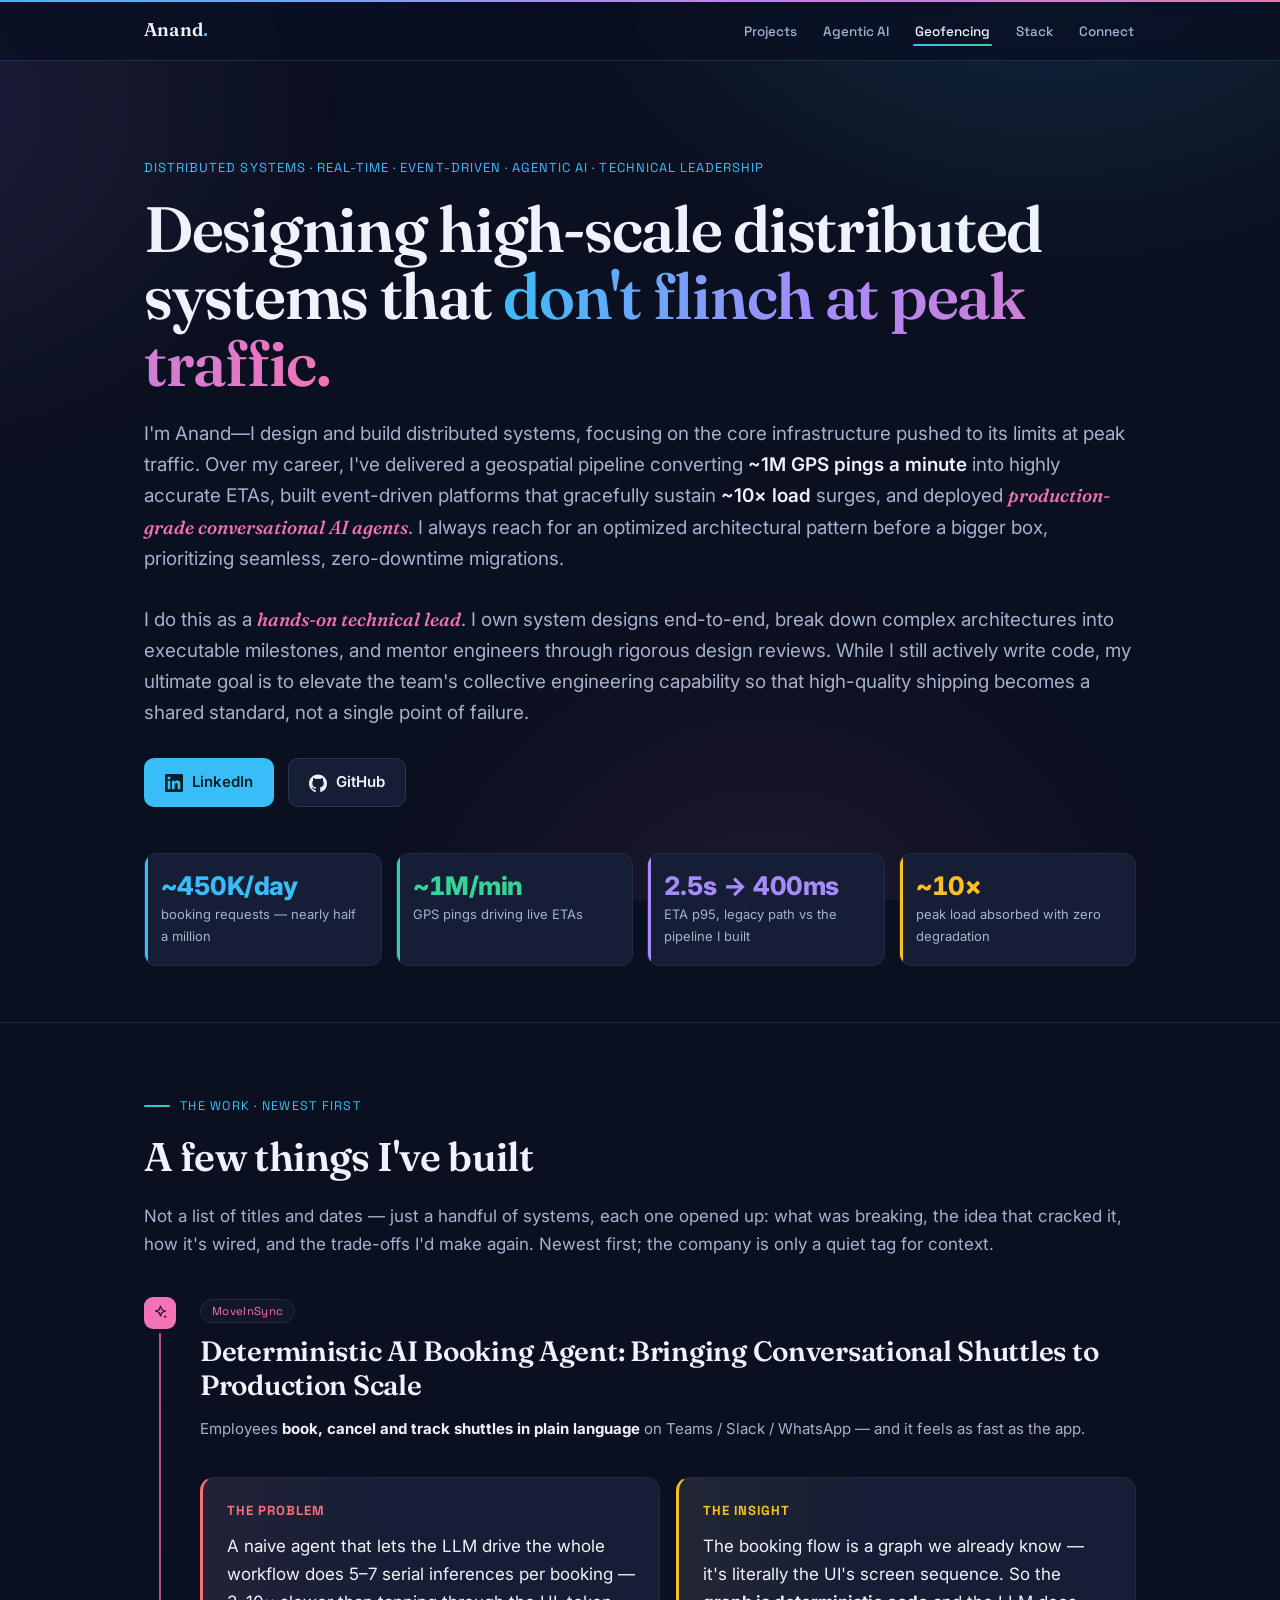
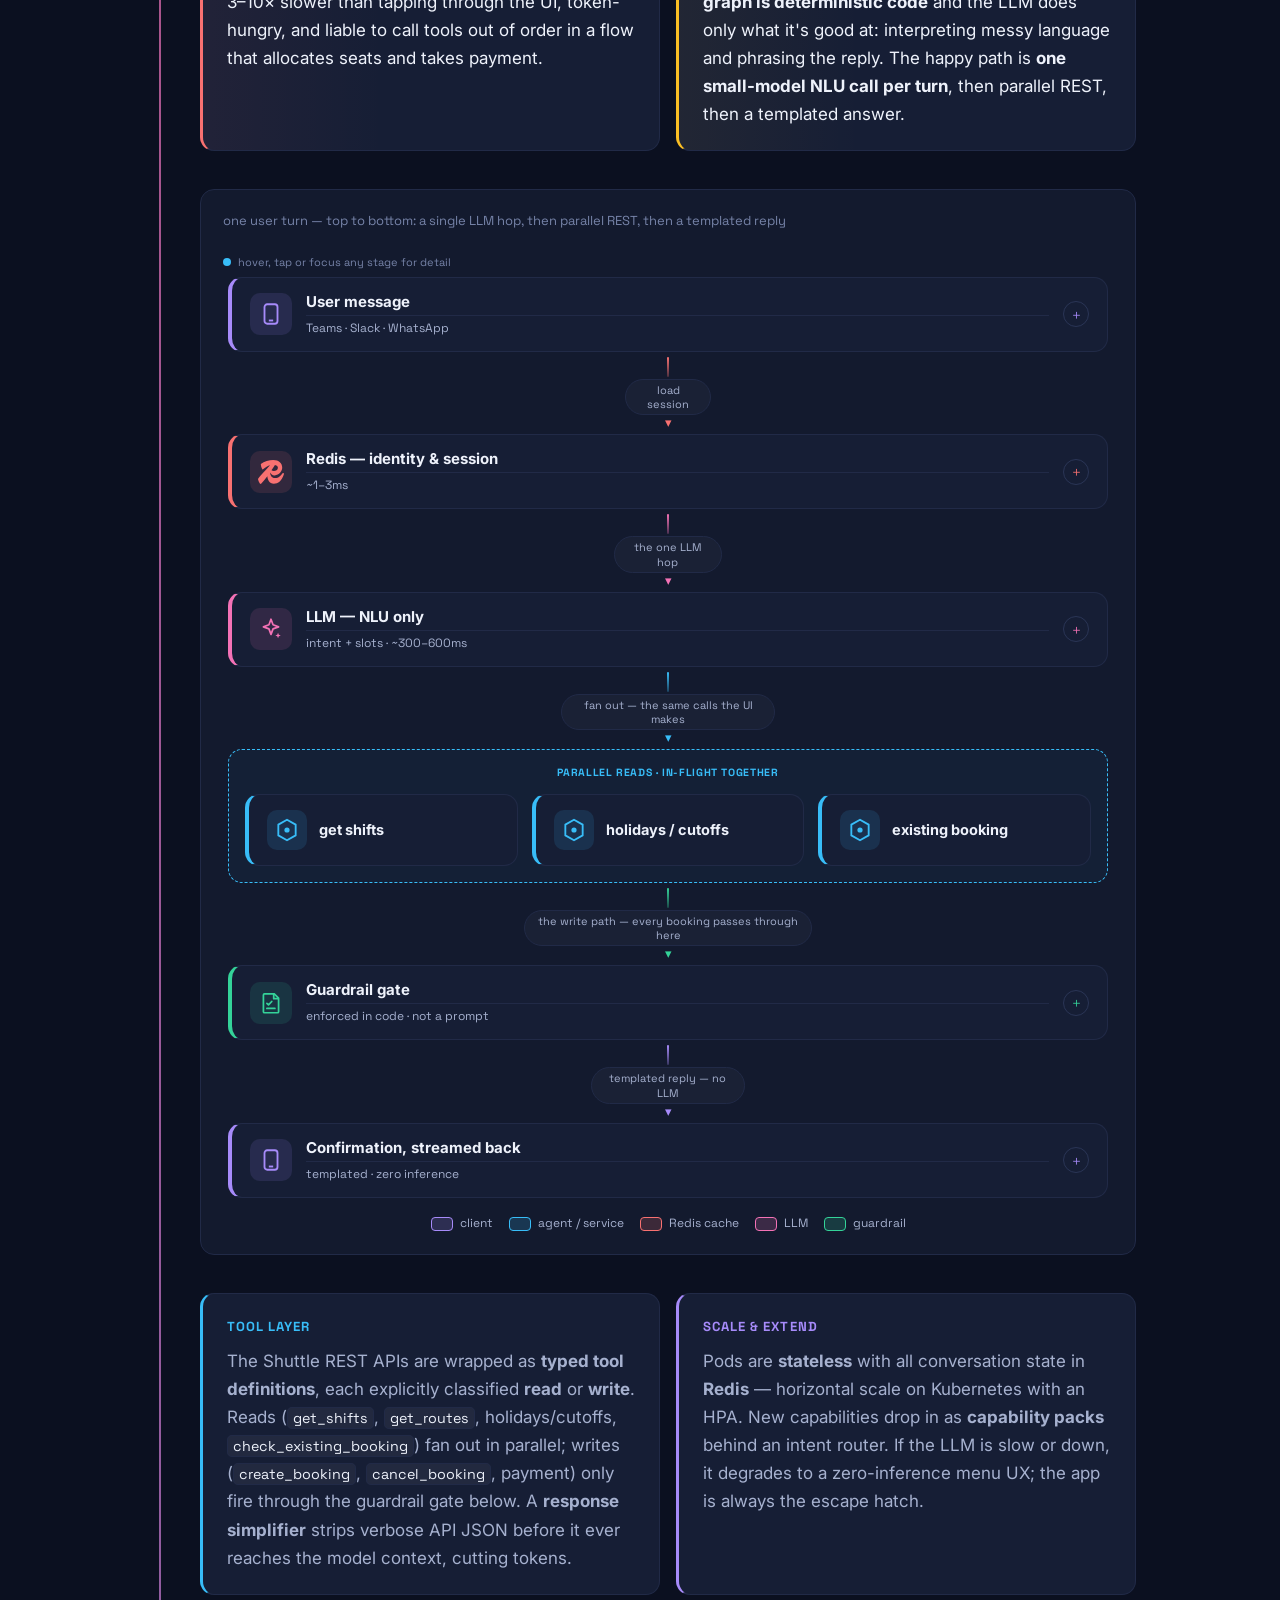
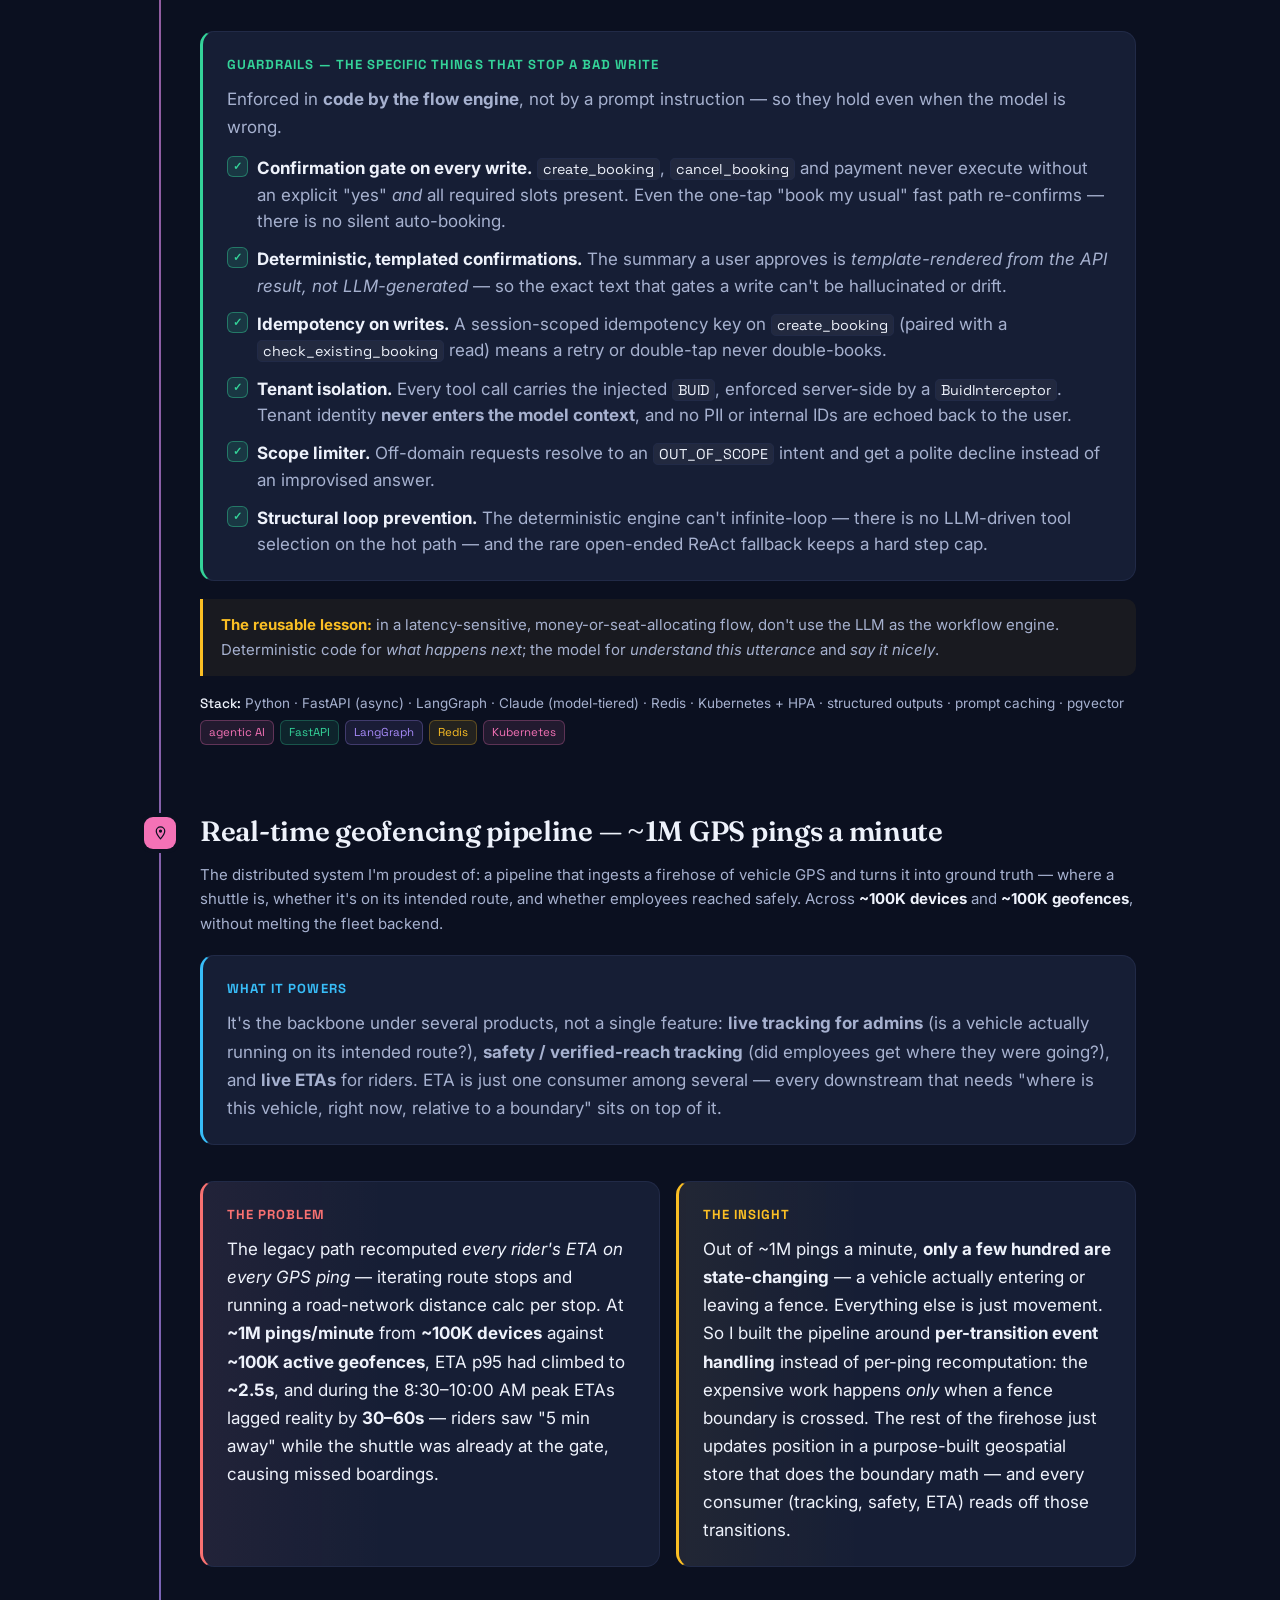
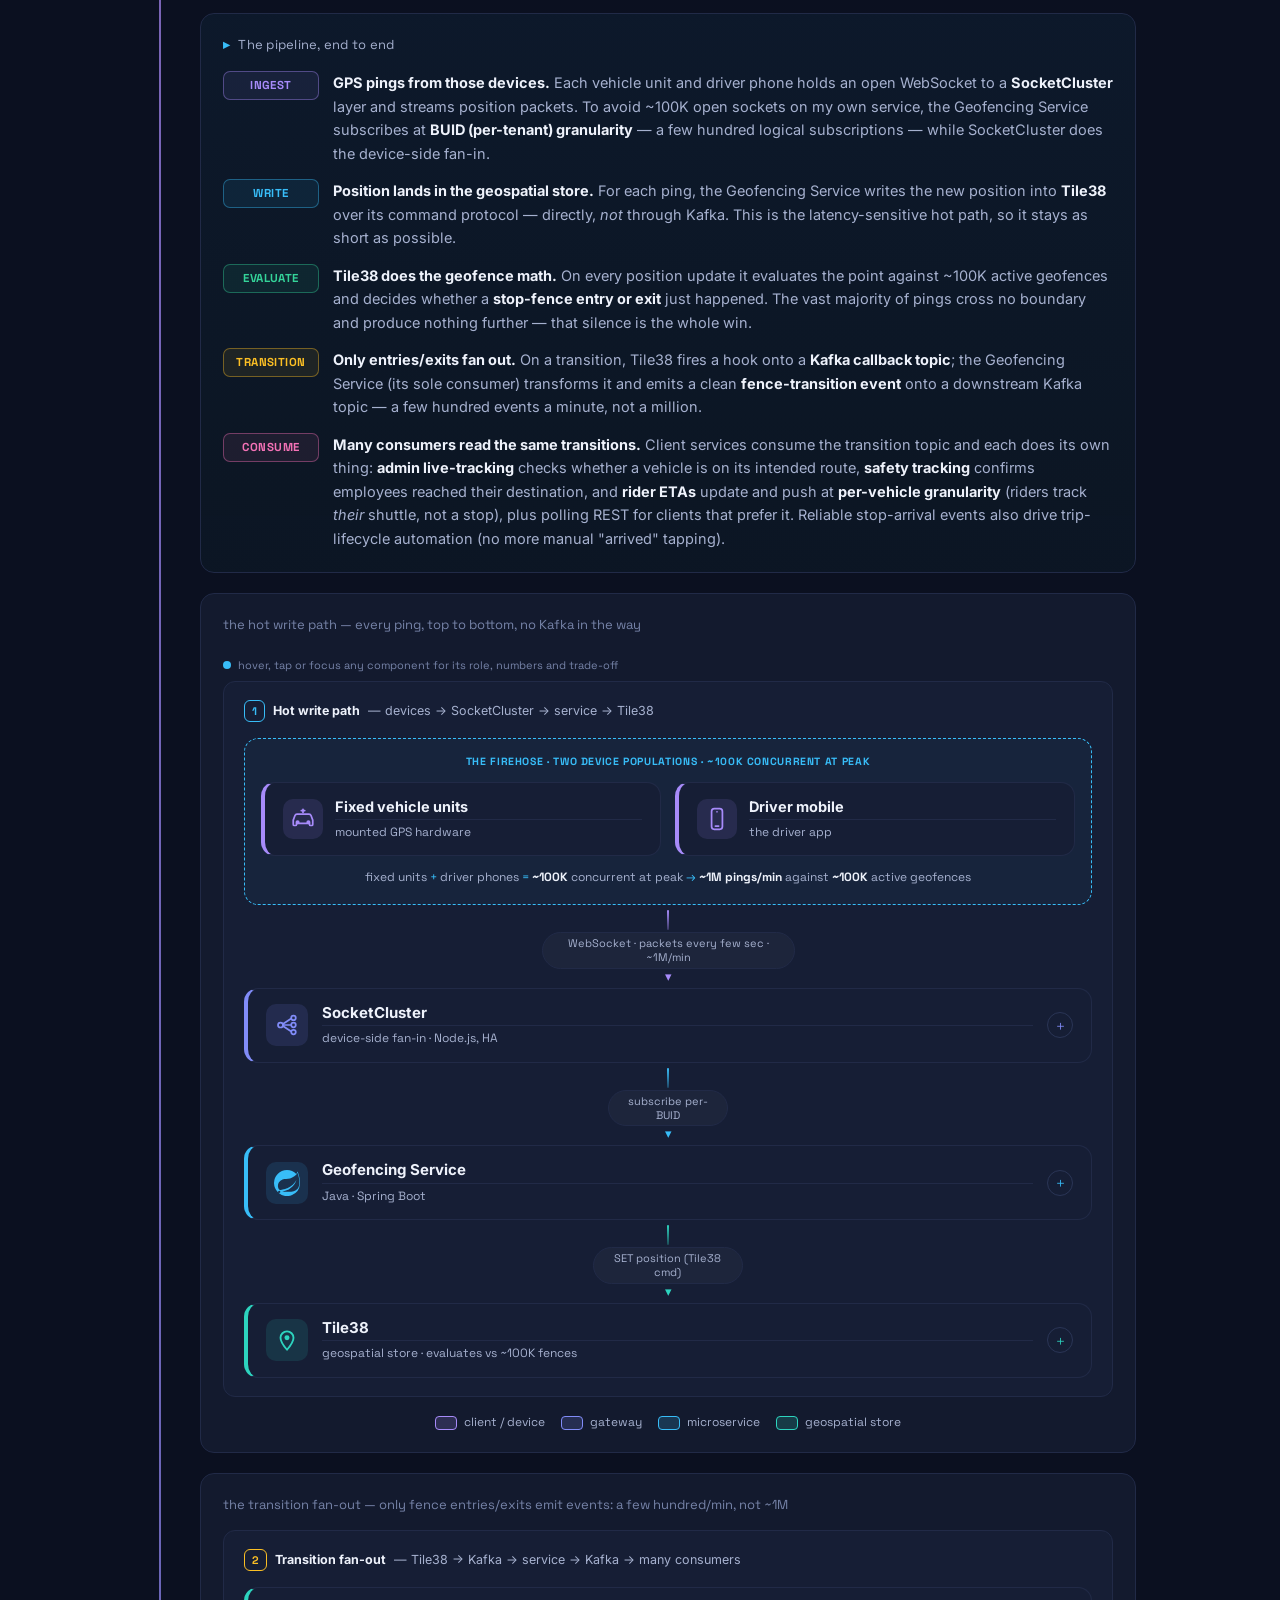
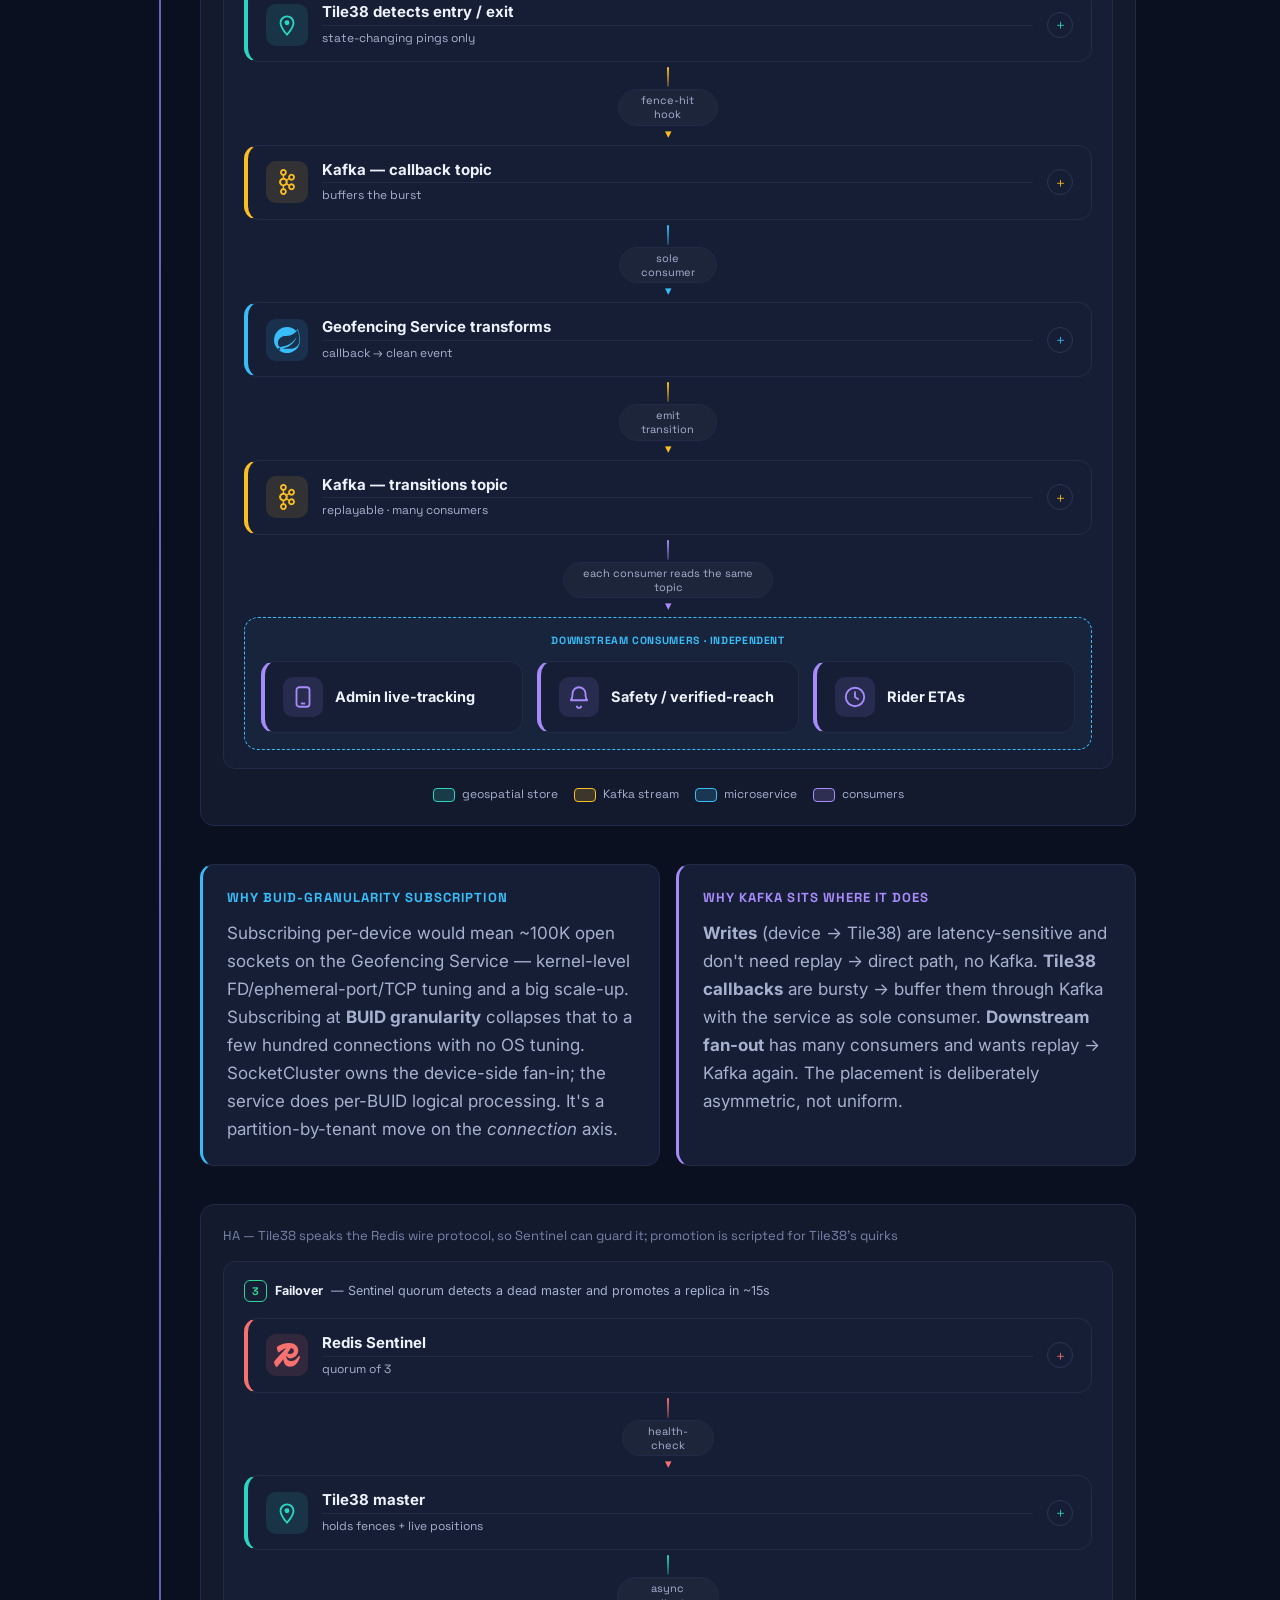
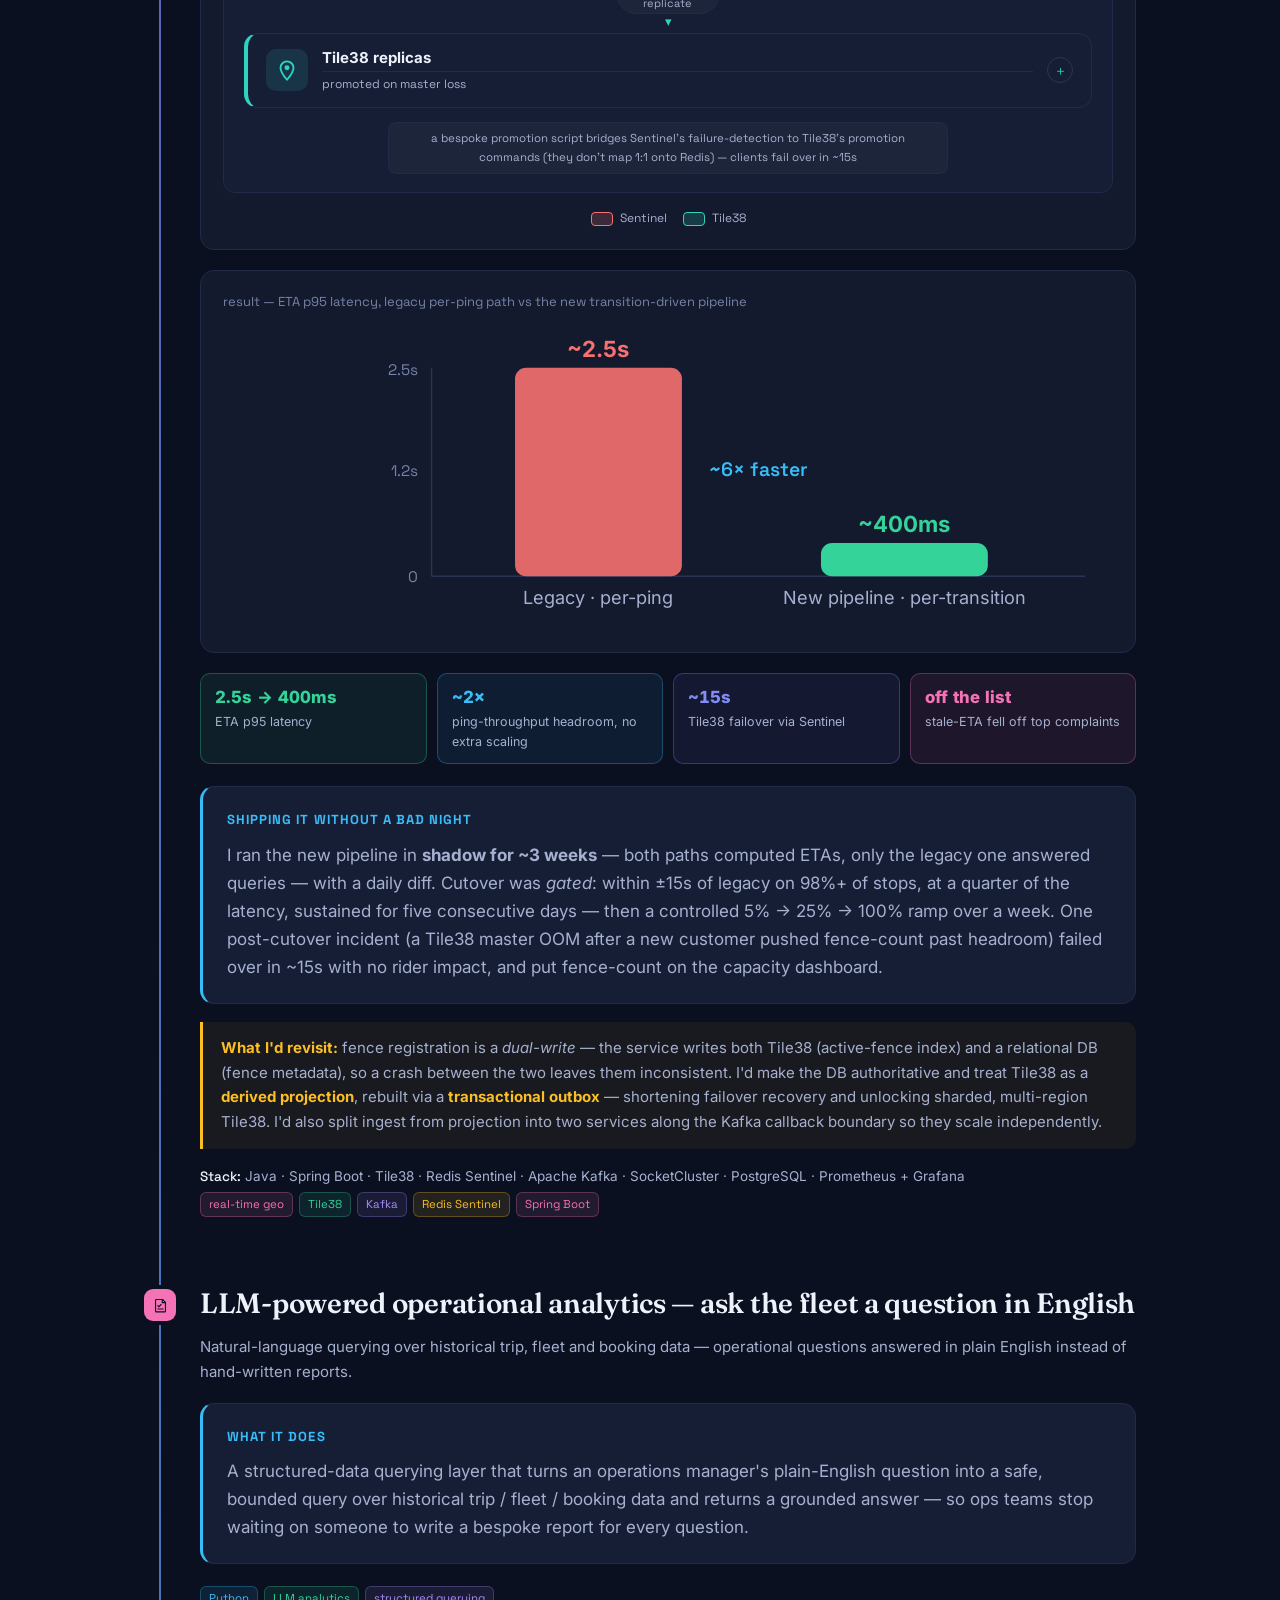
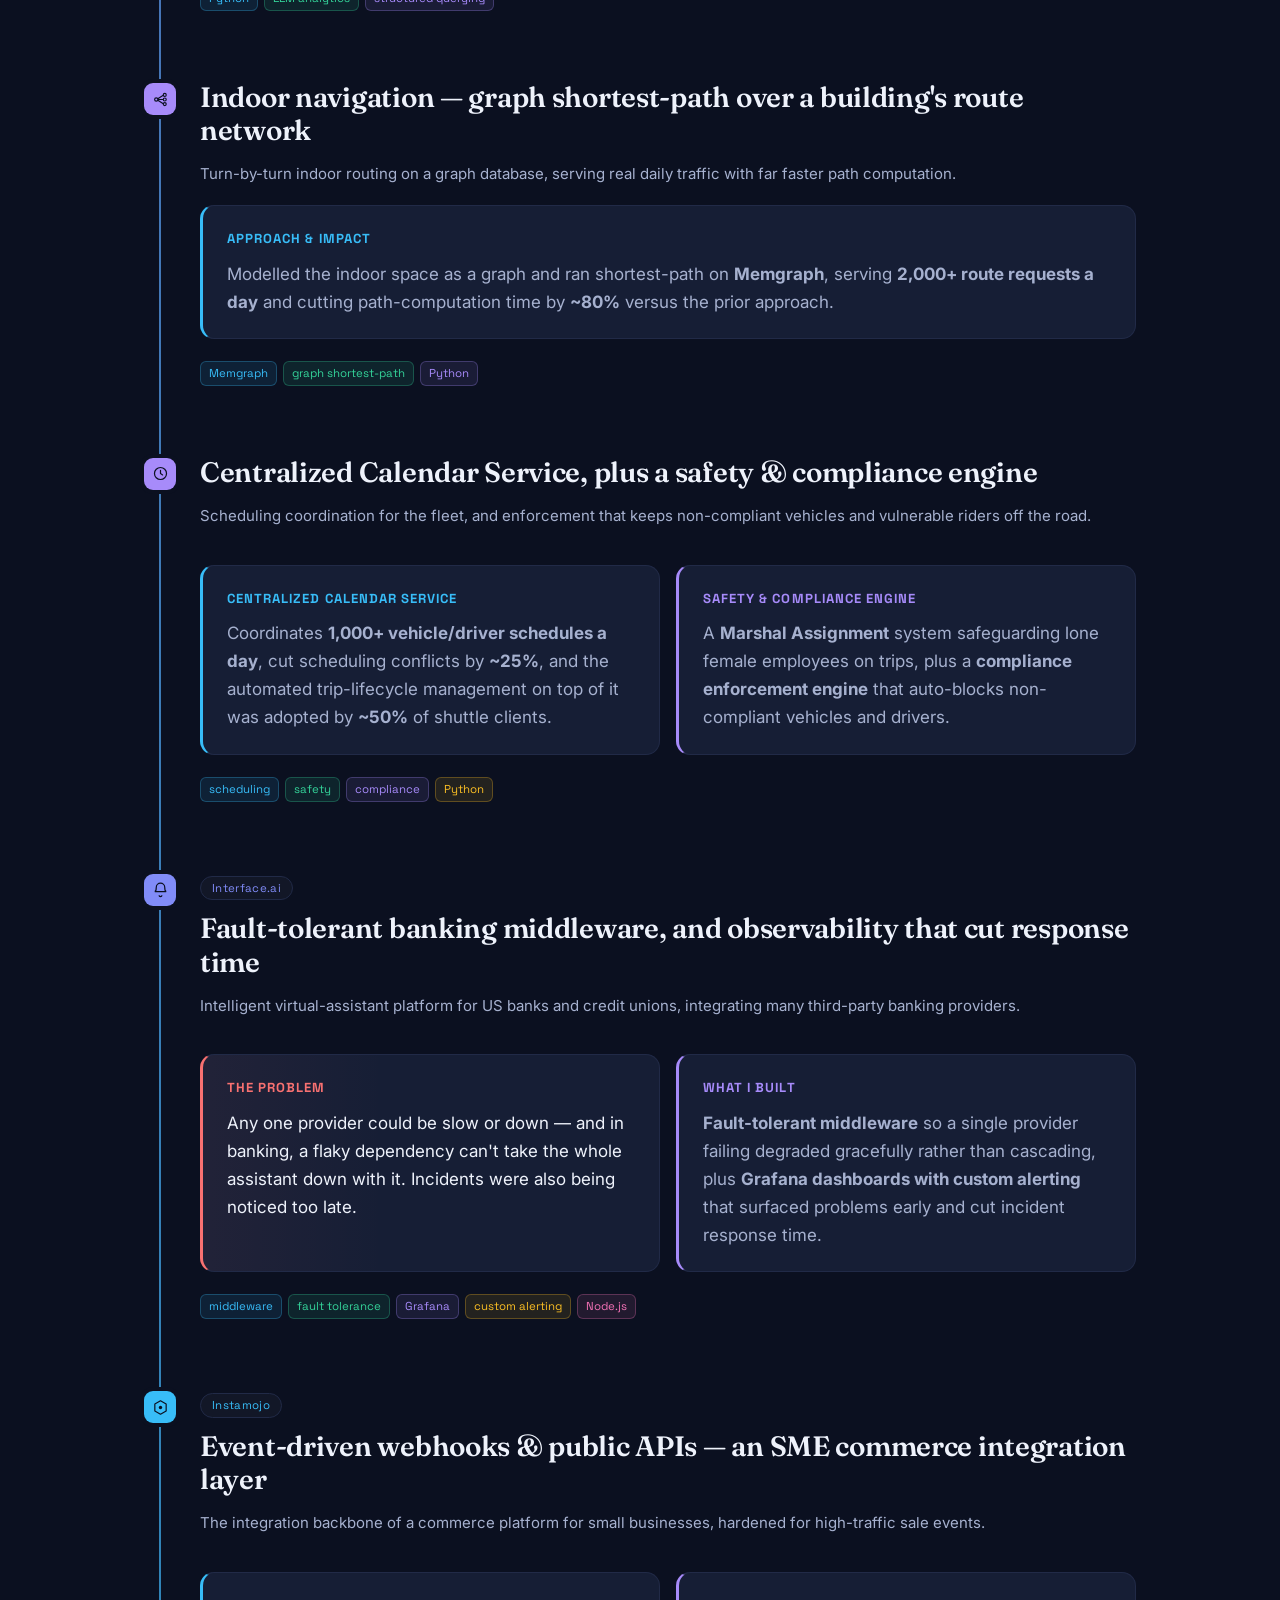
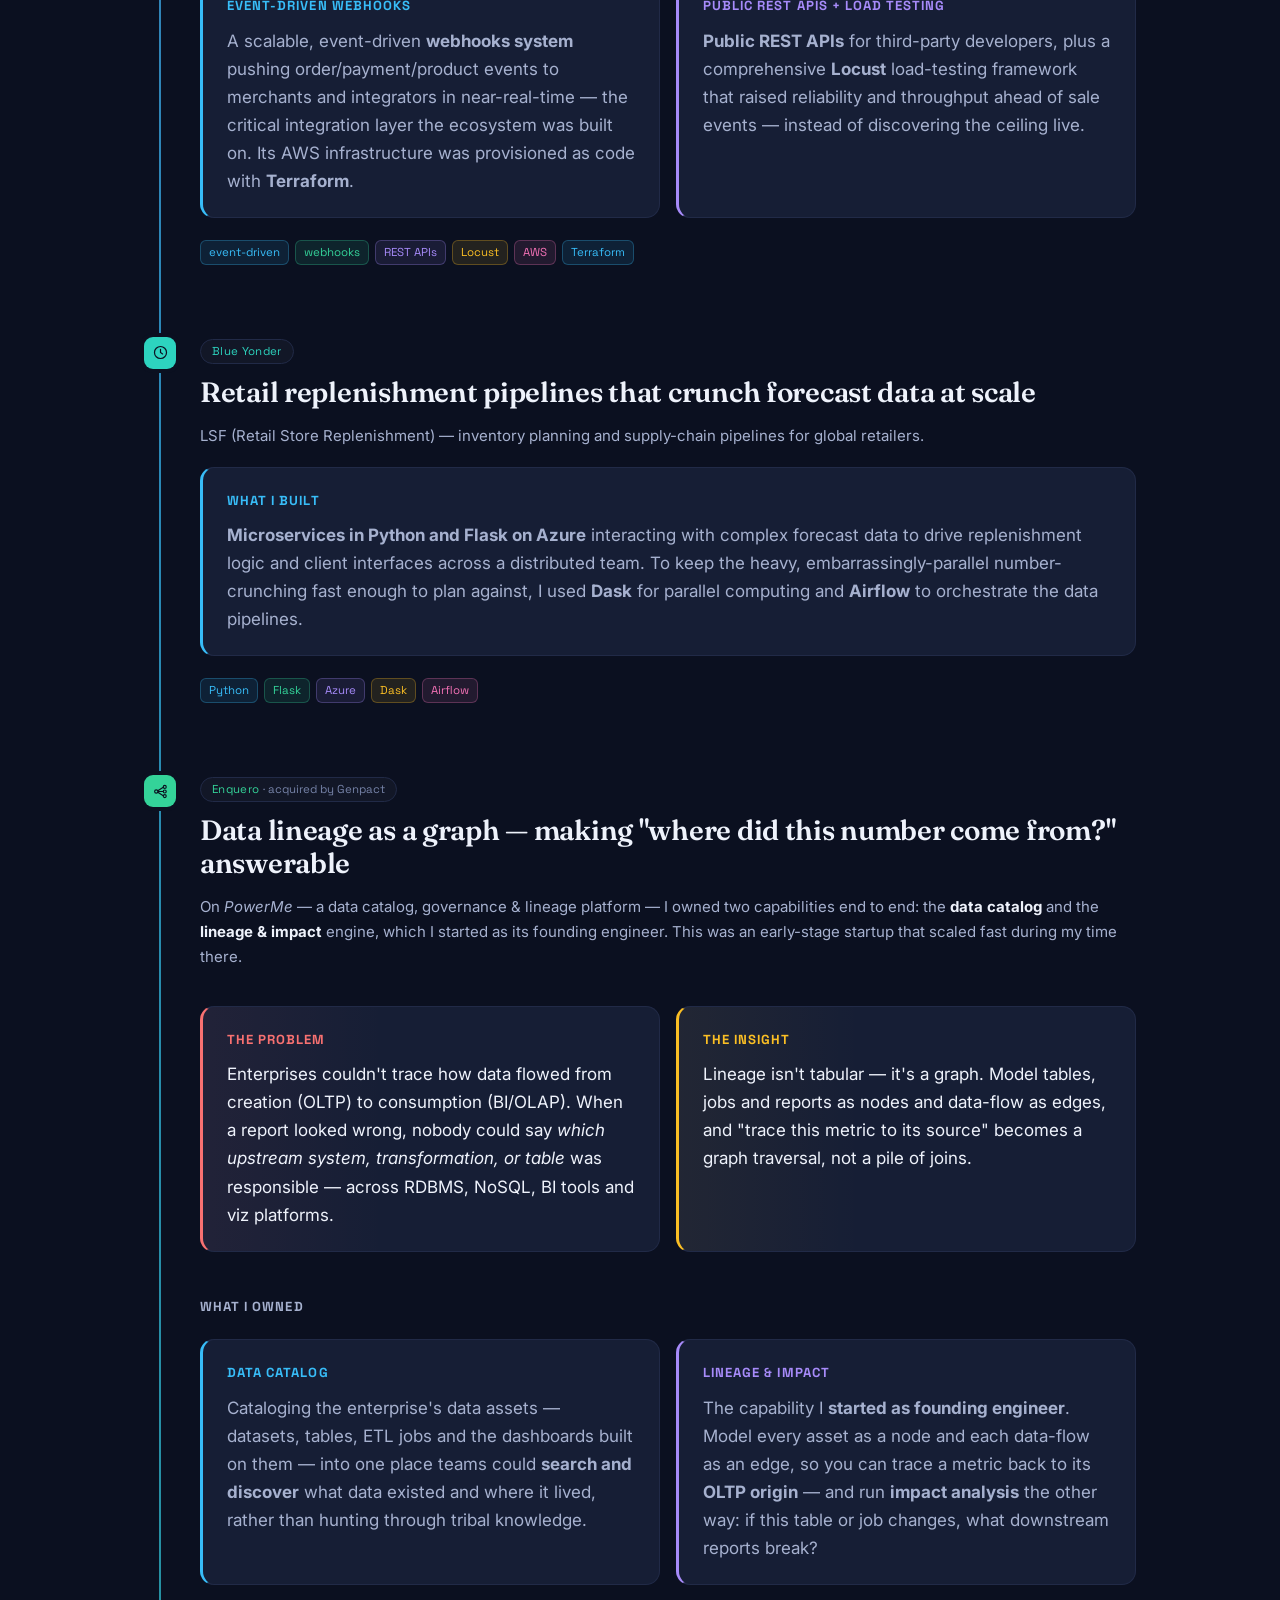
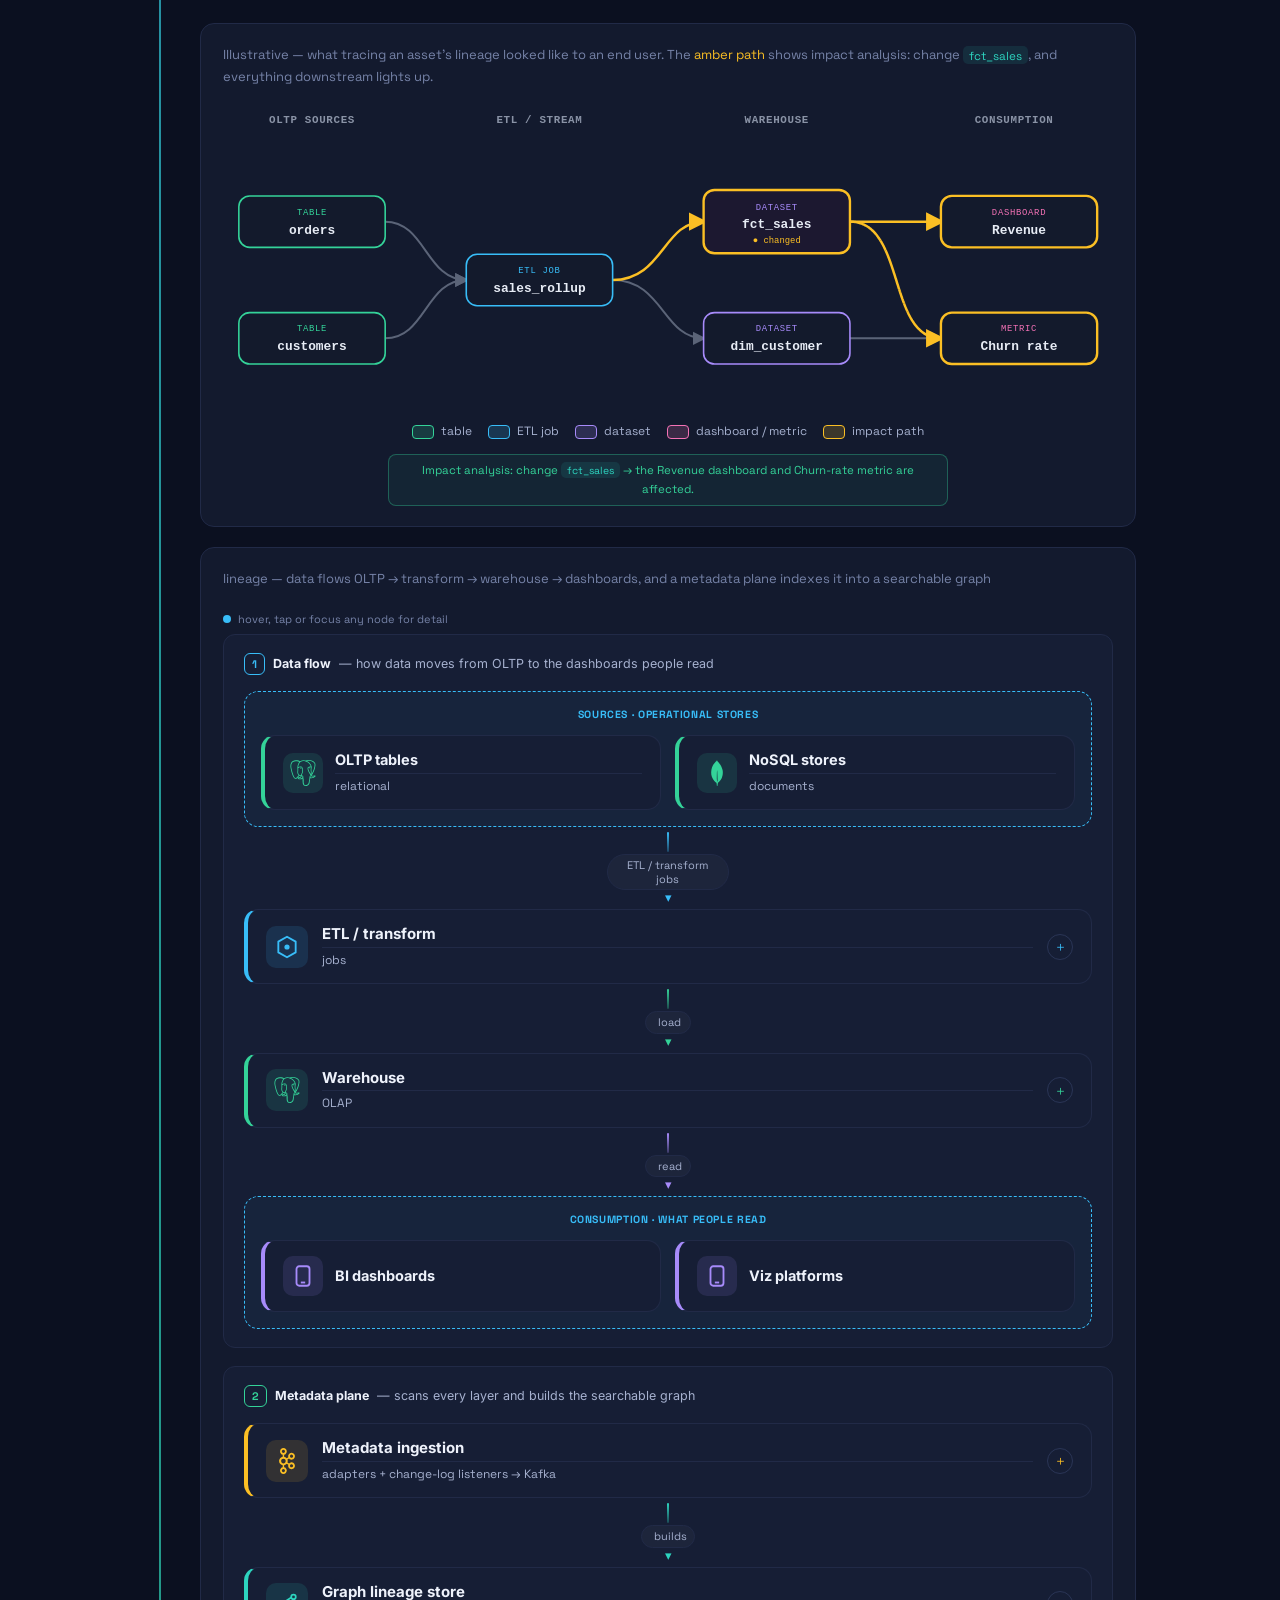
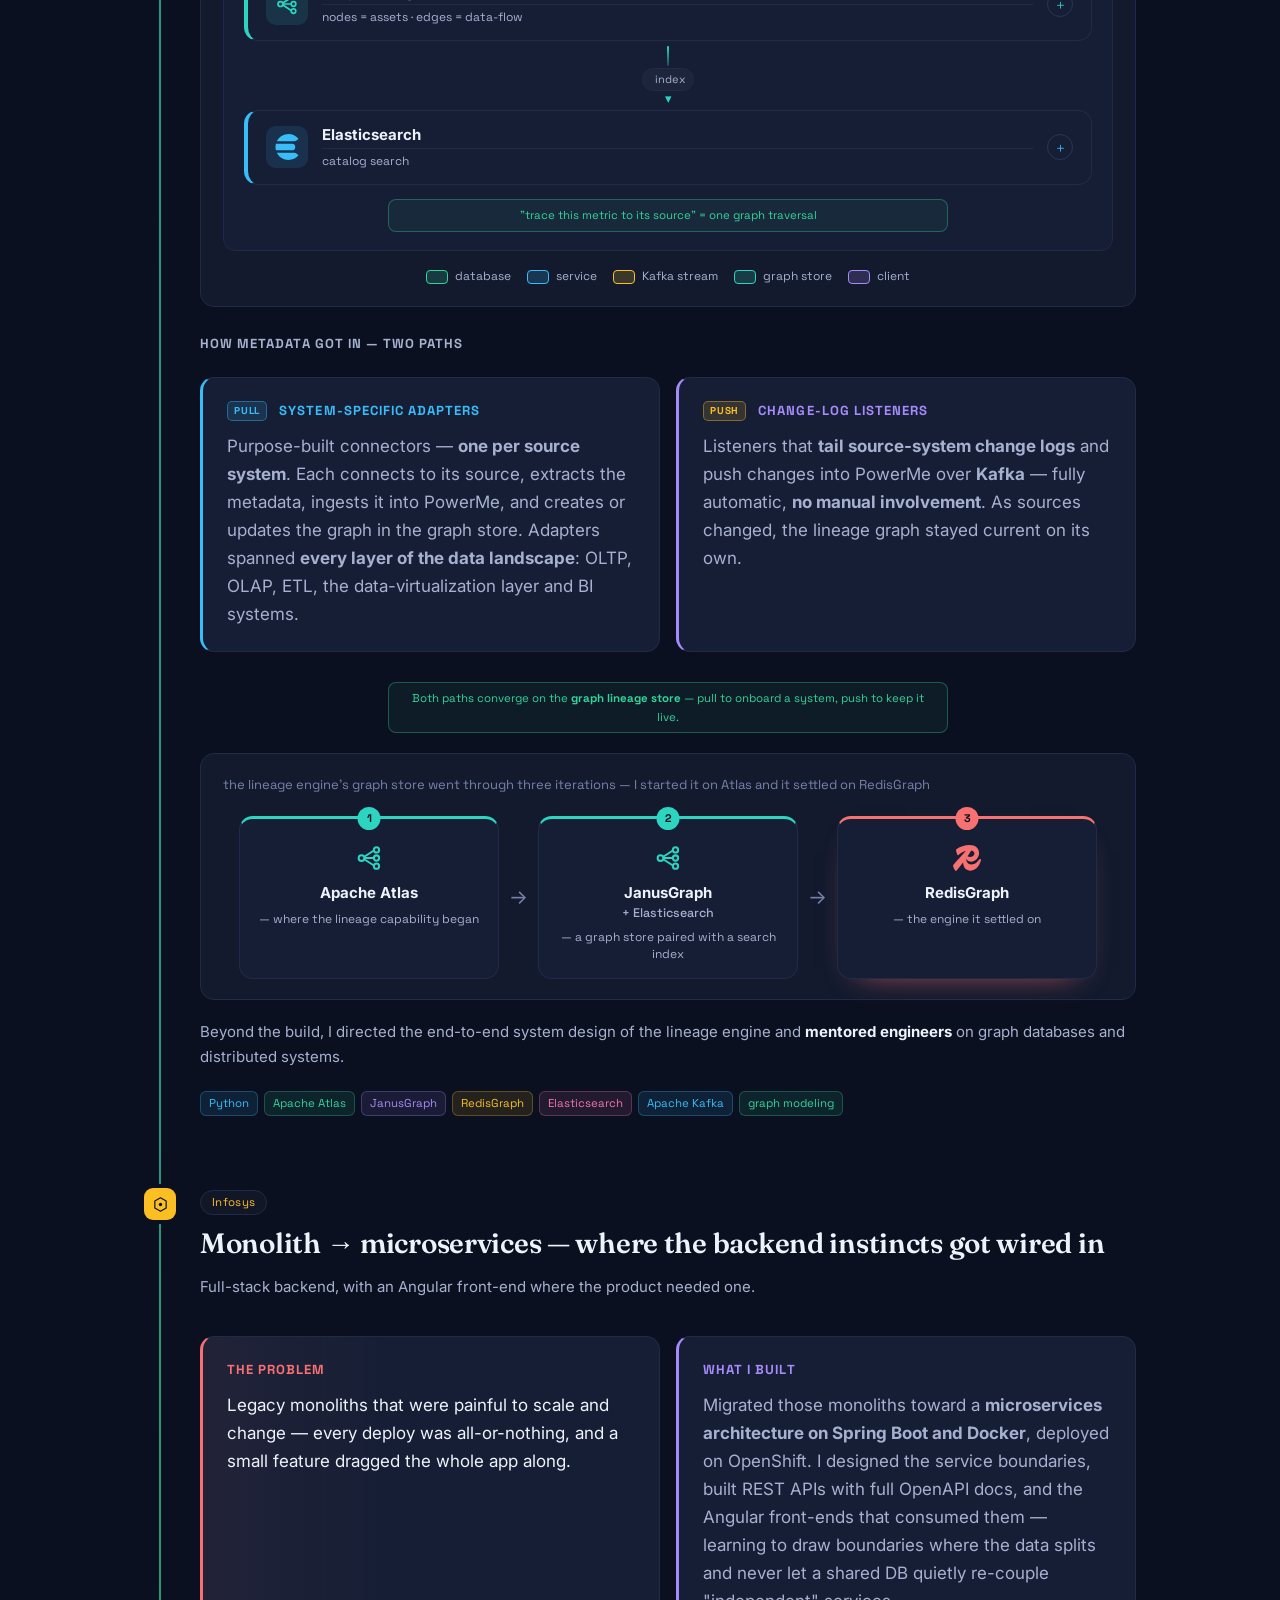
==== commit e67c657b: "Refine hero copy, enrich Enquero/PowerMe section, and harden diagrams - Hero: sharper headline, rest" ====
--- a/index.html
+++ b/index.html
@@ -29,11 +29,13 @@
   <link rel="preconnect" href="https://fonts.gstatic.com" crossorigin />
   <link href="https://fonts.googleapis.com/css2?family=Fraunces:opsz,wght@9..144,400;9..144,500;9..144,600&family=Inter:wght@400;500;600;700;800&family=Space+Grotesk:wght@400;500;600;700&display=swap" rel="stylesheet" />
 
-  <link rel="stylesheet" href="assets/styles.css" />
-  <link rel="stylesheet" href="assets/css/diagram.css" />
+  <!-- ?v=92f256f064 is a content-hash cache-buster stamped by build.sh so a
+       browser can never serve a stale stylesheet after a CSS change. -->
+  <link rel="stylesheet" href="assets/styles.css?v=92f256f064" />
+  <link rel="stylesheet" href="assets/css/diagram.css?v=92f256f064" />
 
   <!-- module JS is self-contained; deferred so it never blocks first paint -->
-  <script type="module" src="assets/js/main.js"></script>
+  <script type="module" src="assets/js/main.js?v=92f256f064"></script>
 </head>
 <body>
 
@@ -145,18 +147,18 @@
     <div class="wrap">
       <div class="hero-lead">
           <div class="eyebrow">Distributed systems · Real-time · Event-driven · Agentic AI · Technical leadership</div>
-          <h1>Distributed systems that hold up <span class="grad">when the load shows up.</span></h1>
+          <h1>Designing high-scale distributed systems that <span class="grad">don't flinch at peak traffic.</span></h1>
           <p class="lede">
-            I'm Anand — I design and build distributed systems, and spend most of my time on the parts that get tested at peak.
-            A geospatial pipeline that turns <strong>~1M GPS pings a minute</strong> into ETAs riders can trust,
-            event-driven platforms that stay up at <strong>~10&times; load</strong>, and
-            <span class="sig">agentic AI running in production</span>. I tend to reach for a better <em>work model</em>
-            before a bigger box, and I like shipping migrations that nobody notices.
+            I'm Anand&mdash;I design and build distributed systems, focusing on the core infrastructure pushed to its limits at peak traffic.
+            Over my career, I've delivered a geospatial pipeline converting <strong>~1M GPS pings a minute</strong> into highly accurate ETAs,
+            built event-driven platforms that gracefully sustain <strong>~10&times; load</strong> surges, and
+            deployed <span class="sig">production-grade conversational AI agents</span>. I always reach for an optimized architectural pattern
+            before a bigger box, prioritizing seamless, zero-downtime migrations.
           </p>
           <p class="lede lede-lead">
-            I do this as a <span class="sig">hands-on technical lead</span> — I own designs end to end, split the work and lead
-            the engineers on it, run the design reviews, and bring people along on the way. I still write the code; I'd just
-            rather the whole team ship it well than be the only one who understands it.
+            I do this as a <span class="sig">hands-on technical lead</span>. I own system designs end-to-end, break down complex architectures
+            into executable milestones, and mentor engineers through rigorous design reviews. While I still actively write code, my ultimate goal
+            is to elevate the team's collective engineering capability so that high-quality shipping becomes a shared standard, not a single point of failure.
           </p>
           <div class="cta-row">
             <a class="btn primary" href="https://www.linkedin.com/in/anandsomu" target="_blank" rel="noopener">
@@ -174,7 +176,7 @@
         <div class="stat"><div class="num" data-count="450" data-suffix="K/day" data-prefix="~">~450K/day</div><div class="lbl">booking requests — nearly half a million</div></div>
         <div class="stat"><div class="num" data-count="1" data-suffix="M/min" data-prefix="~">~1M/min</div><div class="lbl">GPS pings driving live ETAs</div></div>
         <div class="stat"><div class="num" data-static="2.5s → 400ms">2.5s → 400ms</div><div class="lbl">ETA p95, legacy path vs the pipeline I built</div></div>
-        <div class="stat"><div class="num" data-count="10" data-suffix="&times;" data-prefix="~">~10&times;</div><div class="lbl">peak load absorbed without meltdown</div></div>
+        <div class="stat"><div class="num" data-count="10" data-suffix="&times;" data-prefix="~">~10&times;</div><div class="lbl">peak load absorbed with zero degradation</div></div>
       </div>
     </div>
   </header>
@@ -196,7 +198,7 @@
 
         <!-- ========== 01 · Agentic shuttle-booking agent (MoveInSync) ========== -->
         <article class="project reveal" id="p-agent">
-          <span class="idx">01</span>
+          <span class="idx"><svg width="17" height="17" viewBox="0 0 24 24" aria-hidden="true"><use href="#i-ai"/></svg></span>
           <span class="company">MoveInSync</span>
           <h3><span class="grad">Deterministic AI Booking Agent</span>: Bringing Conversational Shuttles to Production Scale</h3>
           <p class="role">Employees <strong>book, cancel and track shuttles in plain language</strong> on Teams / Slack / WhatsApp — and it feels as fast as the app.</p>
@@ -298,6 +300,21 @@
                 </div>
               </div>
 
+              <div class="vconn guard"><span class="rail"></span><span class="lbl">the write path — every booking passes through here</span><span class="chev"></span></div>
+
+              <div class="vnode guard">
+                <div class="vhead">
+                  <span class="ico"><svg><use href="#i-review"/></svg></span>
+                  <span class="vtitle"><span class="ttl">Guardrail gate</span><span class="sub">enforced in code · not a prompt</span></span>
+                  <span class="more"></span>
+                </div>
+                <div class="vdetail"><div class="vdetail-in">
+                  <p><strong>Nothing writes without clearing these.</strong> The flow engine — not the model — enforces the write-path checks, so they hold even when the LLM is wrong:</p>
+                  <div class="kv"><span>explicit "yes" + all slots</span><span>idempotency key</span><span>check_existing_booking</span><span>templated summary</span></div>
+                  <p>The confirmation summary is <strong>template-rendered from the API result, not LLM-generated</strong> — so the exact text that gates a write can't be hallucinated. Even the one-tap "book my usual" fast path re-confirms; there is no silent auto-booking.</p>
+                </div></div>
+              </div>
+
               <div class="vconn client"><span class="rail"></span><span class="lbl">templated reply — no LLM</span><span class="chev"></span></div>
 
               <div class="vnode client">
@@ -307,7 +324,7 @@
                   <span class="more"></span>
                 </div>
                 <div class="vdetail"><div class="vdetail-in">
-                  <p><strong>Phrased, not generated.</strong> The reply is a template filled from the REST results — no second LLM call — so the round-trip stays fast. A <strong>guardrails layer</strong> still requires explicit confirmation before any write, even on the one-tap "book my usual" path.</p>
+                  <p><strong>Phrased, not generated.</strong> The reply is a template filled from the REST results — no second LLM call — so the round-trip stays fast. Only after the guardrail gate above clears does the write execute.</p>
                 </div></div>
               </div>
 
@@ -317,26 +334,41 @@
               <span class="li"><span class="sw svc"></span>agent / service</span>
               <span class="li"><span class="sw cache"></span>Redis cache</span>
               <span class="li"><span class="sw ai"></span>LLM</span>
+              <span class="li"><span class="sw guard"></span>guardrail</span>
             </div>
           </figure>
 
           <div class="grid-2">
             <div class="card">
-              <h4>Tool layer &amp; guardrails</h4>
+              <h4>Tool layer</h4>
               <p class="muted">
-                A custom agent loop wraps the Shuttle REST APIs as <strong>typed tool definitions</strong>. A <strong>guardrails layer</strong>
-                requires explicit user confirmation before <em>any</em> write — no silent auto-booking, even on the one-tap "book my usual" fast path.
-                Tenant identity (BUID) is injected by the auth proxy and never enters the model context; idempotency keys make a double-tap safe.
+                The Shuttle REST APIs are wrapped as <strong>typed tool definitions</strong>, each explicitly classified <strong>read</strong> or
+                <strong>write</strong>. Reads (<code>get_shifts</code>, <code>get_routes</code>, holidays/cutoffs, <code>check_existing_booking</code>)
+                fan out in parallel; writes (<code>create_booking</code>, <code>cancel_booking</code>, payment) only fire through the guardrail gate below.
+                A <strong>response simplifier</strong> strips verbose API JSON before it ever reaches the model context, cutting tokens.
               </p>
             </div>
             <div class="card">
               <h4>Scale &amp; extend</h4>
               <p class="muted">
                 Pods are <strong>stateless</strong> with all conversation state in <strong>Redis</strong> — horizontal scale on Kubernetes with an HPA.
-                A <strong>response simplifier</strong> keeps verbose API JSON out of the model context to cut tokens. New capabilities drop in as
-                <strong>capability packs</strong> behind an intent router. If the LLM is slow, it degrades to a zero-inference menu UX; the app is always the escape hatch.
-              </p>
-            </div>
+                New capabilities drop in as <strong>capability packs</strong> behind an intent router. If the LLM is slow or down, it degrades to a
+                zero-inference menu UX; the app is always the escape hatch.
+              </p>
+            </div>
+          </div>
+
+          <div class="card guardrails">
+            <h4>Guardrails — the specific things that stop a bad write</h4>
+            <p class="muted">Enforced in <strong>code by the flow engine</strong>, not by a prompt instruction — so they hold even when the model is wrong.</p>
+            <ul class="glist">
+              <li><b>Confirmation gate on every write.</b> <code>create_booking</code>, <code>cancel_booking</code> and payment never execute without an explicit "yes" <em>and</em> all required slots present. Even the one-tap "book my usual" fast path re-confirms — there is no silent auto-booking.</li>
+              <li><b>Deterministic, templated confirmations.</b> The summary a user approves is <em>template-rendered from the API result, not LLM-generated</em> — so the exact text that gates a write can't be hallucinated or drift.</li>
+              <li><b>Idempotency on writes.</b> A session-scoped idempotency key on <code>create_booking</code> (paired with a <code>check_existing_booking</code> read) means a retry or double-tap never double-books.</li>
+              <li><b>Tenant isolation.</b> Every tool call carries the injected <code>BUID</code>, enforced server-side by a <code>BuidInterceptor</code>. Tenant identity <strong>never enters the model context</strong>, and no PII or internal IDs are echoed back to the user.</li>
+              <li><b>Scope limiter.</b> Off-domain requests resolve to an <code>OUT_OF_SCOPE</code> intent and get a polite decline instead of an improvised answer.</li>
+              <li><b>Structural loop prevention.</b> The deterministic engine can't infinite-loop — there is no LLM-driven tool selection on the hot path — and the rare open-ended ReAct fallback keeps a hard step cap.</li>
+            </ul>
           </div>
 
           <div class="tradeoff">
@@ -352,7 +384,7 @@
 
         <!-- ========== 02 · Real-time geofencing & ETA pipeline (MoveInSync) — the deep one ========== -->
         <article class="project reveal" id="p-geofencing">
-          <span class="idx">02</span>
+          <span class="idx"><svg width="17" height="17" viewBox="0 0 24 24" aria-hidden="true"><use href="#i-geo"/></svg></span>
           <h3>Real-time <span class="grad">geofencing</span> pipeline — <span class="grad">~1M GPS pings a minute</span></h3>
           <p class="role">The distributed system I'm proudest of: a pipeline that ingests a firehose of vehicle GPS and turns it into ground truth — where a shuttle is, whether it's on its intended route, and whether employees reached safely. Across <strong>~100K devices</strong> and <strong>~100K geofences</strong>, without melting the fleet backend.</p>
 
@@ -735,7 +767,7 @@
 
         <!-- ========== 3 · LLM operational analytics (MoveInSync) ========== -->
         <article class="project reveal">
-          <span class="idx">03</span>
+          <span class="idx"><svg width="17" height="17" viewBox="0 0 24 24" aria-hidden="true"><use href="#i-review"/></svg></span>
           <h3>LLM-powered operational analytics — ask the fleet a question in English</h3>
           <p class="role">Natural-language querying over historical trip, fleet and booking data — operational questions answered in plain English instead of hand-written reports.</p>
           <div class="card">
@@ -752,7 +784,7 @@
 
         <!-- ========== 5 · Indoor navigation (MoveInSync) ========== -->
         <article class="project reveal">
-          <span class="idx">04</span>
+          <span class="idx"><svg width="17" height="17" viewBox="0 0 24 24" aria-hidden="true"><use href="#i-gw"/></svg></span>
           <h3>Indoor navigation — graph shortest-path over a building's route network</h3>
           <p class="role">Turn-by-turn indoor routing on a graph database, serving real daily traffic with far faster path computation.</p>
           <div class="card">
@@ -767,7 +799,7 @@
 
         <!-- ========== 6 · Calendar service + safety/compliance (MoveInSync) ========== -->
         <article class="project reveal">
-          <span class="idx">05</span>
+          <span class="idx"><svg width="17" height="17" viewBox="0 0 24 24" aria-hidden="true"><use href="#i-clock"/></svg></span>
           <h3>Centralized Calendar Service, plus a safety &amp; compliance engine</h3>
           <p class="role">Scheduling coordination for the fleet, and enforcement that keeps non-compliant vehicles and vulnerable riders off the road.</p>
           <div class="grid-2">
@@ -791,7 +823,7 @@
 
         <!-- ========== 7 · Fault-tolerant banking middleware (Interface.ai) ========== -->
         <article class="project reveal">
-          <span class="idx">06</span>
+          <span class="idx"><svg width="17" height="17" viewBox="0 0 24 24" aria-hidden="true"><use href="#i-bell"/></svg></span>
           <span class="company">Interface.ai</span>
           <h3>Fault-tolerant banking middleware, and observability that cut response time</h3>
           <p class="role">Intelligent virtual-assistant platform for US banks and credit unions, integrating many third-party banking providers.</p>
@@ -813,7 +845,7 @@
 
         <!-- ========== 8 · Event-driven webhooks & public APIs (Instamojo) ========== -->
         <article class="project reveal">
-          <span class="idx">07</span>
+          <span class="idx"><svg width="17" height="17" viewBox="0 0 24 24" aria-hidden="true"><use href="#i-svc"/></svg></span>
           <span class="company">Instamojo</span>
           <h3>Event-driven webhooks &amp; public APIs — an SME commerce integration layer</h3>
           <p class="role">The integration backbone of a commerce platform for small businesses, hardened for high-traffic sale events.</p>
@@ -838,7 +870,7 @@
 
         <!-- ========== 9 · Retail replenishment pipelines (Blue Yonder) ========== -->
         <article class="project reveal">
-          <span class="idx">08</span>
+          <span class="idx"><svg width="17" height="17" viewBox="0 0 24 24" aria-hidden="true"><use href="#i-clock"/></svg></span>
           <span class="company">Blue Yonder</span>
           <h3>Retail replenishment pipelines that crunch forecast data at scale</h3>
           <p class="role">LSF (Retail Store Replenishment) — inventory planning and supply-chain pipelines for global retailers.</p>
@@ -855,10 +887,14 @@
 
         <!-- ========== 09 · Graph data-lineage / PowerMe (Enquero) ========== -->
         <article class="project reveal">
-          <span class="idx">09</span>
+          <span class="idx"><svg width="17" height="17" viewBox="0 0 24 24" aria-hidden="true"><use href="#i-gw"/></svg></span>
           <span class="company">Enquero <span class="ctx">· acquired by Genpact</span></span>
           <h3>Data lineage as a graph — making "where did this number come from?" answerable</h3>
-          <p class="role">Core development on <em>PowerMe</em>, an enterprise data-cataloging product, at an early-stage startup that scaled fast during my time there.</p>
+          <p class="role">
+            On <em>PowerMe</em> — a data catalog, governance &amp; lineage platform — I owned two capabilities end to end: the
+            <strong>data catalog</strong> and the <strong>lineage &amp; impact</strong> engine, which I started as its founding engineer.
+            This was an early-stage startup that scaled fast during my time there.
+          </p>
 
           <div class="grid-2">
             <div class="card problem">
@@ -873,6 +909,109 @@
               <p>Lineage isn't tabular — it's a graph. Model tables, jobs and reports as nodes and data-flow as edges, and "trace this metric to its source" becomes a graph traversal, not a pile of joins.</p>
             </div>
           </div>
+
+          <h4 class="sub-h">What I owned</h4>
+          <div class="grid-2">
+            <div class="card">
+              <h4>Data catalog</h4>
+              <p class="muted">
+                Cataloging the enterprise's data assets — datasets, tables, ETL jobs and the dashboards built on them — into one place teams could
+                <strong>search and discover</strong> what data existed and where it lived, rather than hunting through tribal knowledge.
+              </p>
+            </div>
+            <div class="card">
+              <h4>Lineage &amp; impact</h4>
+              <p class="muted">
+                The capability I <strong>started as founding engineer</strong>. Model every asset as a node and each data-flow as an edge, so you can
+                trace a metric back to its <strong>OLTP origin</strong> — and run <strong>impact analysis</strong> the other way: if this table or job changes,
+                what downstream reports break?
+              </p>
+            </div>
+          </div>
+
+          <figure class="diagram">
+            <figcaption class="cap">Illustrative — what tracing an asset's lineage looked like to an end user. The <span style="color:var(--amber)">amber path</span> shows impact analysis: change <code>fct_sales</code>, and everything downstream lights up.</figcaption>
+            <div class="scroll-x">
+              <svg class="lin-graph" viewBox="0 0 900 300" width="900" style="width:100%;min-width:820px;height:auto" role="img" aria-label="Illustrative end-to-end data lineage: source tables flow through an ETL job into warehouse datasets and on to a BI dashboard and metric; the amber path highlights assets impacted if fct_sales changes.">
+                <defs>
+                  <marker id="lg-arr" viewBox="0 0 10 10" refX="8" refY="5" markerWidth="7" markerHeight="7" orient="auto-start-reverse"><path d="M0 0 L10 5 L0 10 z" fill="#5b6478"/></marker>
+                  <marker id="lg-arr-imp" viewBox="0 0 10 10" refX="8" refY="5" markerWidth="7.5" markerHeight="7.5" orient="auto-start-reverse"><path d="M0 0 L10 5 L0 10 z" fill="#fbbf24"/></marker>
+                </defs>
+
+                <!-- column headers -->
+                <g font-family="ui-monospace,Menlo,monospace" font-size="11" font-weight="700" letter-spacing="0.06em" text-anchor="middle">
+                  <text x="90"  y="22" fill="#8a93a6">OLTP SOURCES</text>
+                  <text x="320" y="22" fill="#8a93a6">ETL / STREAM</text>
+                  <text x="560" y="22" fill="#8a93a6">WAREHOUSE</text>
+                  <text x="800" y="22" fill="#8a93a6">CONSUMPTION</text>
+                </g>
+
+                <!-- edges (drawn first, under the nodes) -->
+                <g fill="none" stroke-width="2">
+                  <path d="M164,122 C205,122 205,181 246,181" stroke="#5b6478" marker-end="url(#lg-arr)"/>
+                  <path d="M164,240 C205,240 205,181 246,181" stroke="#5b6478" marker-end="url(#lg-arr)"/>
+                  <path d="M394,181 C445,181 445,240 486,240" stroke="#5b6478" marker-end="url(#lg-arr)"/>
+                  <path d="M634,240 L726,240" stroke="#5b6478" marker-end="url(#lg-arr)"/>
+                  <!-- impact path (amber) -->
+                  <path d="M394,181 C445,181 445,122 486,122" stroke="#fbbf24" stroke-width="2.5" marker-end="url(#lg-arr-imp)"/>
+                  <path d="M634,122 L726,122" stroke="#fbbf24" stroke-width="2.5" marker-end="url(#lg-arr-imp)"/>
+                  <path d="M634,122 C690,122 672,240 726,240" stroke="#fbbf24" stroke-width="2.5" stroke-dasharray="1 0" marker-end="url(#lg-arr-imp)"/>
+                </g>
+
+                <!-- nodes: rect + type label + asset name. Colour = type. -->
+                <g font-family="ui-monospace,Menlo,monospace" text-anchor="middle">
+                  <!-- TABLE (emerald) -->
+                  <g>
+                    <rect x="16" y="96" width="148" height="52" rx="11" fill="#131a2c" stroke="#34d399" stroke-width="1.6"/>
+                    <text x="90" y="115" font-size="9" letter-spacing="0.08em" fill="#34d399">TABLE</text>
+                    <text x="90" y="134" font-size="13" font-weight="700" fill="#e7ecf5">orders</text>
+                  </g>
+                  <g>
+                    <rect x="16" y="214" width="148" height="52" rx="11" fill="#131a2c" stroke="#34d399" stroke-width="1.6"/>
+                    <text x="90" y="233" font-size="9" letter-spacing="0.08em" fill="#34d399">TABLE</text>
+                    <text x="90" y="252" font-size="13" font-weight="700" fill="#e7ecf5">customers</text>
+                  </g>
+                  <!-- JOB (cyan) -->
+                  <g>
+                    <rect x="246" y="155" width="148" height="52" rx="11" fill="#131a2c" stroke="#38bdf8" stroke-width="1.6"/>
+                    <text x="320" y="174" font-size="9" letter-spacing="0.08em" fill="#38bdf8">ETL JOB</text>
+                    <text x="320" y="193" font-size="13" font-weight="700" fill="#e7ecf5">sales_rollup</text>
+                  </g>
+                  <!-- DATASET (violet) — fct_sales is the "changed" asset -->
+                  <g>
+                    <rect x="486" y="90" width="148" height="64" rx="11" fill="#1c1830" stroke="#fbbf24" stroke-width="2.4"/>
+                    <text x="560" y="110" font-size="9" letter-spacing="0.08em" fill="#a78bfa">DATASET</text>
+                    <text x="560" y="128" font-size="13" font-weight="700" fill="#e7ecf5">fct_sales</text>
+                    <text x="560" y="144" font-size="9" fill="#fbbf24">● changed</text>
+                  </g>
+                  <g>
+                    <rect x="486" y="214" width="148" height="52" rx="11" fill="#131a2c" stroke="#a78bfa" stroke-width="1.6"/>
+                    <text x="560" y="233" font-size="9" letter-spacing="0.08em" fill="#a78bfa">DATASET</text>
+                    <text x="560" y="252" font-size="13" font-weight="700" fill="#e7ecf5">dim_customer</text>
+                  </g>
+                  <!-- CONSUMPTION (pink) — impacted get amber ring -->
+                  <g>
+                    <rect x="726" y="96" width="158" height="52" rx="11" fill="#131a2c" stroke="#fbbf24" stroke-width="2.4"/>
+                    <text x="805" y="115" font-size="9" letter-spacing="0.08em" fill="#f472b6">DASHBOARD</text>
+                    <text x="805" y="134" font-size="13" font-weight="700" fill="#e7ecf5">Revenue</text>
+                  </g>
+                  <g>
+                    <rect x="726" y="214" width="158" height="52" rx="11" fill="#131a2c" stroke="#fbbf24" stroke-width="2.4"/>
+                    <text x="805" y="233" font-size="9" letter-spacing="0.08em" fill="#f472b6">METRIC</text>
+                    <text x="805" y="252" font-size="13" font-weight="700" fill="#e7ecf5">Churn rate</text>
+                  </g>
+                </g>
+              </svg>
+            </div>
+            <div class="legend">
+              <span class="li"><span class="sw" style="border-color:#34d399;background:rgba(52,211,153,.18)"></span>table</span>
+              <span class="li"><span class="sw" style="border-color:#38bdf8;background:rgba(56,189,248,.18)"></span>ETL job</span>
+              <span class="li"><span class="sw" style="border-color:#a78bfa;background:rgba(167,139,250,.18)"></span>dataset</span>
+              <span class="li"><span class="sw" style="border-color:#f472b6;background:rgba(244,114,182,.18)"></span>dashboard / metric</span>
+              <span class="li"><span class="sw" style="border-color:#fbbf24;background:rgba(251,191,36,.18)"></span>impact path</span>
+            </div>
+            <p class="note-pill good" style="margin:12px auto 0">Impact analysis: change <code>fct_sales</code> → the Revenue dashboard and Churn-rate metric are affected.</p>
+          </figure>
 
           <figure class="diagram">
             <figcaption class="cap">lineage — data flows OLTP → transform → warehouse → dashboards, and a metadata plane indexes it into a searchable graph</figcaption>
@@ -959,21 +1098,21 @@
                   <div class="vnode queue">
                     <div class="vhead">
                       <span class="ico"><svg class="blogo logo-kafka" viewBox="0 0 24 24" role="img" aria-label="Apache Kafka"><use href="#b-apachekafka"/></svg></span>
-                      <span class="vtitle"><span class="ttl">Kafka ingestion</span><span class="sub">metadata stream</span></span>
+                      <span class="vtitle"><span class="ttl">Metadata ingestion</span><span class="sub">adapters + change-log listeners → Kafka</span></span>
                       <span class="more"></span>
                     </div>
-                    <div class="vdetail"><div class="vdetail-in"><p>Metadata scanned from every layer above streams in continuously.</p></div></div>
+                    <div class="vdetail"><div class="vdetail-in"><p>Metadata arrives from every layer via <strong>two paths</strong> — system-specific adapters that pull, and change-log listeners that push over Kafka. See "how metadata got in" below.</p></div></div>
                   </div>
 
                   <div class="vconn geo"><span class="rail"></span><span class="lbl">builds</span><span class="chev"></span></div>
 
                   <div class="vnode geo">
                     <div class="vhead">
-                      <span class="ico"><svg><use href="#i-geo"/></svg></span>
-                      <span class="vtitle"><span class="ttl">JanusGraph</span><span class="sub">lineage graph</span></span>
+                      <span class="ico"><svg><use href="#i-gw"/></svg></span>
+                      <span class="vtitle"><span class="ttl">Graph lineage store</span><span class="sub">nodes = assets · edges = data-flow</span></span>
                       <span class="more"></span>
                     </div>
-                    <div class="vdetail"><div class="vdetail-in"><p><strong>Where lineage lives.</strong> Tables, jobs and reports are nodes; data-flow is edges. "Trace this metric to its source" = one graph traversal.</p></div></div>
+                    <div class="vdetail"><div class="vdetail-in"><p><strong>Where lineage lives.</strong> Tables, jobs and reports are nodes; data-flow is edges, so "trace this metric to its source" is one graph traversal. The graph engine behind it went through three iterations — see the timeline below.</p></div></div>
                   </div>
 
                   <div class="vconn geo"><span class="rail"></span><span class="lbl">index</span><span class="chev"></span></div>
@@ -1001,12 +1140,62 @@
             </div>
           </figure>
 
-          <div><span class="tag">Python</span><span class="tag">JanusGraph</span><span class="tag">Elasticsearch</span><span class="tag">Apache Kafka</span><span class="tag">graph modeling</span></div>
+          <h4 class="sub-h">How metadata got in — two paths</h4>
+          <div class="grid-2">
+            <div class="card">
+              <h4><span class="path-tag pull">PULL</span> System-specific adapters</h4>
+              <p class="muted">
+                Purpose-built connectors — <strong>one per source system</strong>. Each connects to its source, extracts the metadata,
+                ingests it into PowerMe, and creates or updates the graph in the graph store. Adapters spanned <strong>every layer of the
+                data landscape</strong>: OLTP, OLAP, ETL, the data-virtualization layer and BI systems.
+              </p>
+            </div>
+            <div class="card">
+              <h4><span class="path-tag push">PUSH</span> Change-log listeners</h4>
+              <p class="muted">
+                Listeners that <strong>tail source-system change logs</strong> and push changes into PowerMe over <strong>Kafka</strong> —
+                fully automatic, <strong>no manual involvement</strong>. As sources changed, the lineage graph stayed current on its own.
+              </p>
+            </div>
+          </div>
+          <p class="note-pill good" style="margin:12px auto 0">Both paths converge on the <strong>graph lineage store</strong> — pull to onboard a system, push to keep it live.</p>
+
+          <figure class="diagram">
+            <figcaption class="cap">the lineage engine's graph store went through three iterations — I started it on Atlas and it settled on RedisGraph</figcaption>
+            <ol class="evo">
+              <li class="evo-step">
+                <span class="evo-ord">1</span>
+                <span class="evo-ico"><svg width="30" height="30" viewBox="0 0 24 24" aria-hidden="true"><use href="#i-gw"/></svg></span>
+                <span class="evo-name">Apache Atlas</span>
+                <span class="evo-note">&mdash; where the lineage capability began</span>
+              </li>
+              <li class="evo-arrow" aria-hidden="true">&rarr;</li>
+              <li class="evo-step">
+                <span class="evo-ord">2</span>
+                <span class="evo-ico"><svg width="30" height="30" viewBox="0 0 24 24" aria-hidden="true"><use href="#i-gw"/></svg></span>
+                <span class="evo-name">JanusGraph <span class="plus">+ Elasticsearch</span></span>
+                <span class="evo-note">&mdash; a graph store paired with a search index</span>
+              </li>
+              <li class="evo-arrow" aria-hidden="true">&rarr;</li>
+              <li class="evo-step final">
+                <span class="evo-ord">3</span>
+                <span class="evo-ico"><svg class="blogo logo-redis" width="28" height="28" viewBox="0 0 24 24" role="img" aria-label="Redis"><use href="#b-redis"/></svg></span>
+                <span class="evo-name">RedisGraph</span>
+                <span class="evo-note">&mdash; the engine it settled on</span>
+              </li>
+            </ol>
+          </figure>
+
+          <p class="role" style="margin-top:20px">
+            Beyond the build, I directed the end-to-end system design of the lineage engine and <strong>mentored engineers</strong> on graph databases and distributed systems.
+          </p>
+
+          <div><span class="tag">Python</span><span class="tag">Apache Atlas</span><span class="tag">JanusGraph</span><span class="tag">RedisGraph</span><span class="tag">Elasticsearch</span><span class="tag">Apache Kafka</span><span class="tag">graph modeling</span></div>
         </article>
 
         <!-- ========== 11 · Monolith → microservices (Infosys) ========== -->
         <article class="project reveal">
-          <span class="idx">10</span>
+          <span class="idx"><svg width="17" height="17" viewBox="0 0 24 24" aria-hidden="true"><use href="#i-svc"/></svg></span>
           <span class="company">Infosys</span>
           <h3>Monolith → microservices — where the backend instincts got wired in</h3>
           <p class="role">Full-stack backend, with an Angular front-end where the product needed one.</p>
--- a/assets/styles.css
+++ b/assets/styles.css
@@ -294,7 +294,9 @@
   color: #0b1020; background: var(--c, var(--cyan));
   box-shadow: 0 0 0 4px var(--bg);
 }
-@media (max-width: 640px){ .project > .idx { width: 24px; height: 24px; font-size: 11px; border-radius: 7px; } }
+/* the badge now holds a type icon instead of a number */
+.project > .idx svg { width: 17px; height: 17px; display: block; color: #0b1020; }
+@media (max-width: 640px){ .project > .idx { width: 24px; height: 24px; font-size: 11px; border-radius: 7px; } .project > .idx svg { width: 13px; height: 13px; } }
 .project:nth-of-type(1)  { --c: var(--pink); }
 .project:nth-of-type(2)  { --c: var(--pink); }
 .project:nth-of-type(3)  { --c: var(--pink); }
@@ -334,6 +336,15 @@
   margin-bottom: 18px;
 }
 .project .role strong { color: var(--text); }
+/* a small in-section sub-heading (e.g. "What I owned") */
+.sub-h {
+  font-family: var(--mono);
+  font-size: 0.82rem;
+  text-transform: uppercase;
+  letter-spacing: 0.08em;
+  color: var(--text-dim);
+  margin: 26px 0 4px;
+}
 .tag {
   display: inline-block;
   transition: transform .15s ease, filter .15s ease;
@@ -396,6 +407,42 @@
   gap: 16px;
 }
 @media (max-width: 720px) { .grid-2 { grid-template-columns: 1fr; } }
+
+/* PULL / PUSH ingestion-path tags used in the lineage card headers */
+.path-tag {
+  display: inline-block; vertical-align: middle;
+  font-family: var(--mono); font-size: 10px; font-weight: 700;
+  letter-spacing: 0.08em; border-radius: 5px; padding: 1px 6px;
+  margin-right: 8px; transform: translateY(-1px);
+}
+.path-tag.pull { color: var(--cyan);  background: rgba(56,189,248,0.14);  border: 1px solid rgba(56,189,248,0.4); }
+.path-tag.push { color: var(--amber); background: rgba(251,191,36,0.14);  border: 1px solid rgba(251,191,36,0.4); }
+
+/* a full-width "guardrails" card with a concrete, enumerated list */
+.card.guardrails { border-left-color: var(--emerald); }
+.card.guardrails h4 { color: var(--emerald); }
+.glist { list-style: none; margin: 14px 0 0; padding: 0; display: grid; gap: 12px; }
+.glist li {
+  position: relative; padding-left: 30px;
+  color: var(--text-dim); line-height: 1.55;
+}
+.glist li::before {
+  content: "\2713"; position: absolute; left: 0; top: 1px;
+  width: 19px; height: 19px; border-radius: 6px;
+  display: grid; place-items: center;
+  font-family: var(--mono); font-size: 11px; font-weight: 700; line-height: 1;
+  color: var(--emerald);
+  background: color-mix(in srgb, var(--emerald) 14%, transparent);
+  border: 1px solid color-mix(in srgb, var(--emerald) 42%, transparent);
+}
+.glist li b { color: var(--text); font-weight: 700; }
+/* inline code chips used in cards / lists */
+.card code, .glist code {
+  font-family: var(--mono); font-size: .84em;
+  background: rgba(255,255,255,.05); border: 1px solid var(--border-soft);
+  border-radius: 5px; padding: 1px 5px; color: var(--text);
+  white-space: nowrap;
+}
 
 /* diagrams / wide content scroll inside their own box (legacy escape hatch) */
 .scroll-x {
--- a/assets/css/diagram.css
+++ b/assets/css/diagram.css
@@ -69,7 +69,7 @@
   --c: var(--cyan);
   position: relative;
   width: 100%;
-  max-width: 560px;
+  max-width: 880px;
   background: var(--bg-card);
   border: 1.5px solid var(--border-soft);
   border-left: 4px solid var(--c);
@@ -95,9 +95,13 @@
 }
 .vnode .ico svg { width: 26px; height: 26px; display: block; color: var(--c); }
 .vnode .ico .blogo { width: 26px; height: 26px; }
-.vnode .vtitle { min-width: 0; }
+.vnode .vtitle { min-width: 0; display: flex; flex-direction: column; gap: 3px; }
 .vnode .ttl { font-weight: 700; font-size: 15px; color: var(--text); line-height: 1.25; }
-.vnode .sub { font-size: 12px; color: var(--text-dim); font-family: var(--mono); line-height: 1.35; margin-top: 2px; }
+/* meta sits on its OWN line under the title — never runs into it */
+.vnode .sub {
+  font-size: 12px; color: var(--text-dim); font-family: var(--mono); line-height: 1.35;
+  padding-top: 4px; border-top: 1px solid var(--border-soft);
+}
 /* the "tap for detail" chevron affordance */
 .vnode .more {
   width: 26px; height: 26px; border-radius: 50%;
@@ -177,9 +181,9 @@
   border-radius: 2px;
 }
 .vconn .lbl {
-  font-family: var(--mono); font-size: 10.5px; color: var(--text-dim);
+  font-family: var(--mono); font-size: 11px; line-height: 1.3; color: var(--text-dim);
   background: rgba(255,255,255,.03); border: 1px solid var(--border-soft);
-  border-radius: 999px; padding: 2px 10px; text-align: center; max-width: 90%;
+  border-radius: 999px; padding: 3px 12px; text-align: center; max-width: 92%;
 }
 .vconn .chev { color: var(--c); font-size: 13px; line-height: 1; margin-top: -1px; }
 .vconn .chev::before { content: "▾"; }
@@ -193,13 +197,14 @@
 .vnode.queue,  .vconn.queue  { --c: var(--amber); }
 .vnode.gw,     .vconn.gw     { --c: var(--indigo); }
 .vnode.geo,    .vconn.geo    { --c: var(--teal); }
+.vnode.guard,  .vconn.guard  { --c: var(--emerald); }
 
 /* a FORK: two-or-more branches side by side beneath one node,
    used for parallel reads (shuttle) and multi-consumer fan-out (geo).
    Each branch is a mini vertical column; wraps to stack on narrow. */
 .vfork {
   width: 100%;
-  max-width: 640px;
+  max-width: 880px;
   border: 1px dashed var(--c, var(--cyan));
   background: color-mix(in srgb, var(--c, var(--cyan)) 4%, transparent);
   border-radius: 14px;
@@ -212,10 +217,63 @@
 }
 .vfork .branches {
   display: grid;
-  grid-template-columns: repeat(auto-fit, minmax(150px, 1fr));
-  gap: 12px;
-}
+  grid-template-columns: repeat(auto-fit, minmax(220px, 1fr));
+  gap: 14px;
+}
+/* branch cards fill their grid cell — labels get room to read on one line */
 .vfork .branches .vnode { max-width: none; }
+/* branch cards carry only a short label — drop the "+" affordance and the
+   extra grid track so the LABEL gets the full remaining width (no per-word
+   wrapping). The whole card is still click/hover-to-expand via JS. */
+.vfork .branches .vnode .vhead { grid-template-columns: 40px 1fr; gap: 12px; }
+.vfork .branches .vnode .more { display: none; }
+.vfork .branches .vnode .ico { width: 40px; height: 40px; }
+.vfork .branches .vnode .ttl { font-size: 14.5px; }
+
+/* ============================================================
+   EVO — a horizontal "iteration / evolution" stepper. Each stage
+   is a card (ordinal + icon + name + one-line note) connected by
+   arrows. Stacks vertically on narrow screens.
+   ============================================================ */
+.evo {
+  list-style: none; margin: 6px 0 0; padding: 6px 0 0;
+  display: flex; align-items: stretch; justify-content: center;
+  gap: 10px; flex-wrap: wrap;
+}
+.evo .evo-step {
+  --c: var(--teal);
+  position: relative;
+  flex: 1 1 210px; max-width: 260px;
+  background: var(--bg-card);
+  border: 1.5px solid var(--border-soft);
+  border-top: 3px solid var(--c);
+  border-radius: 14px;
+  padding: 18px 16px 15px;
+  text-align: center;
+}
+.evo .evo-step.final { --c: var(--red); box-shadow: 0 12px 30px -22px var(--c); }
+.evo .evo-ord {
+  position: absolute; top: -12px; left: 50%; transform: translateX(-50%);
+  width: 23px; height: 23px; border-radius: 50%;
+  display: grid; place-items: center;
+  font-family: var(--mono); font-size: 11px; font-weight: 700;
+  color: #0b1020; background: var(--c);
+}
+.evo .evo-ico { display: grid; place-items: center; height: 34px; margin: 4px 0 9px; }
+.evo .evo-ico svg { width: 30px; height: 30px; color: var(--c); }
+.evo .evo-ico .blogo { width: 28px; height: 28px; }
+.evo .evo-name { display: block; font-weight: 700; color: var(--text); font-size: 15px; line-height: 1.25; }
+.evo .evo-name .plus { display: block; color: var(--text-dim); font-weight: 500; font-size: 12.5px; font-family: var(--mono); margin-top: 3px; }
+.evo .evo-note { display: block; margin-top: 8px; font-size: 12px; color: var(--text-dim); font-family: var(--mono); line-height: 1.4; }
+.evo .evo-arrow {
+  display: grid; place-items: center; flex: 0 0 auto; align-self: center;
+  color: var(--text-faint); font-size: 20px; line-height: 1;
+}
+@media (max-width: 560px) {
+  .evo { flex-direction: column; align-items: stretch; }
+  .evo .evo-step { max-width: none; }
+  .evo .evo-arrow { transform: rotate(90deg); padding: 2px 0; }
+}
 
 /* DEVICE POPULATION visual — the ~100K ping source, made tangible:
    two device families (fixed vehicle units + driver mobile) that
@@ -311,6 +369,7 @@
 .legend .sw.queue { border-color: var(--amber);  background: rgba(251,191,36,0.18); }
 .legend .sw.gw    { border-color: var(--indigo); background: rgba(129,140,248,0.18); }
 .legend .sw.geo   { border-color: var(--teal);   background: rgba(45,212,191,0.18); }
+.legend .sw.guard { border-color: var(--emerald);background: rgba(52,211,153,0.18); }
 
 /* a subtle "interactive" hint above the first diagram of a project */
 .diag-hint {
